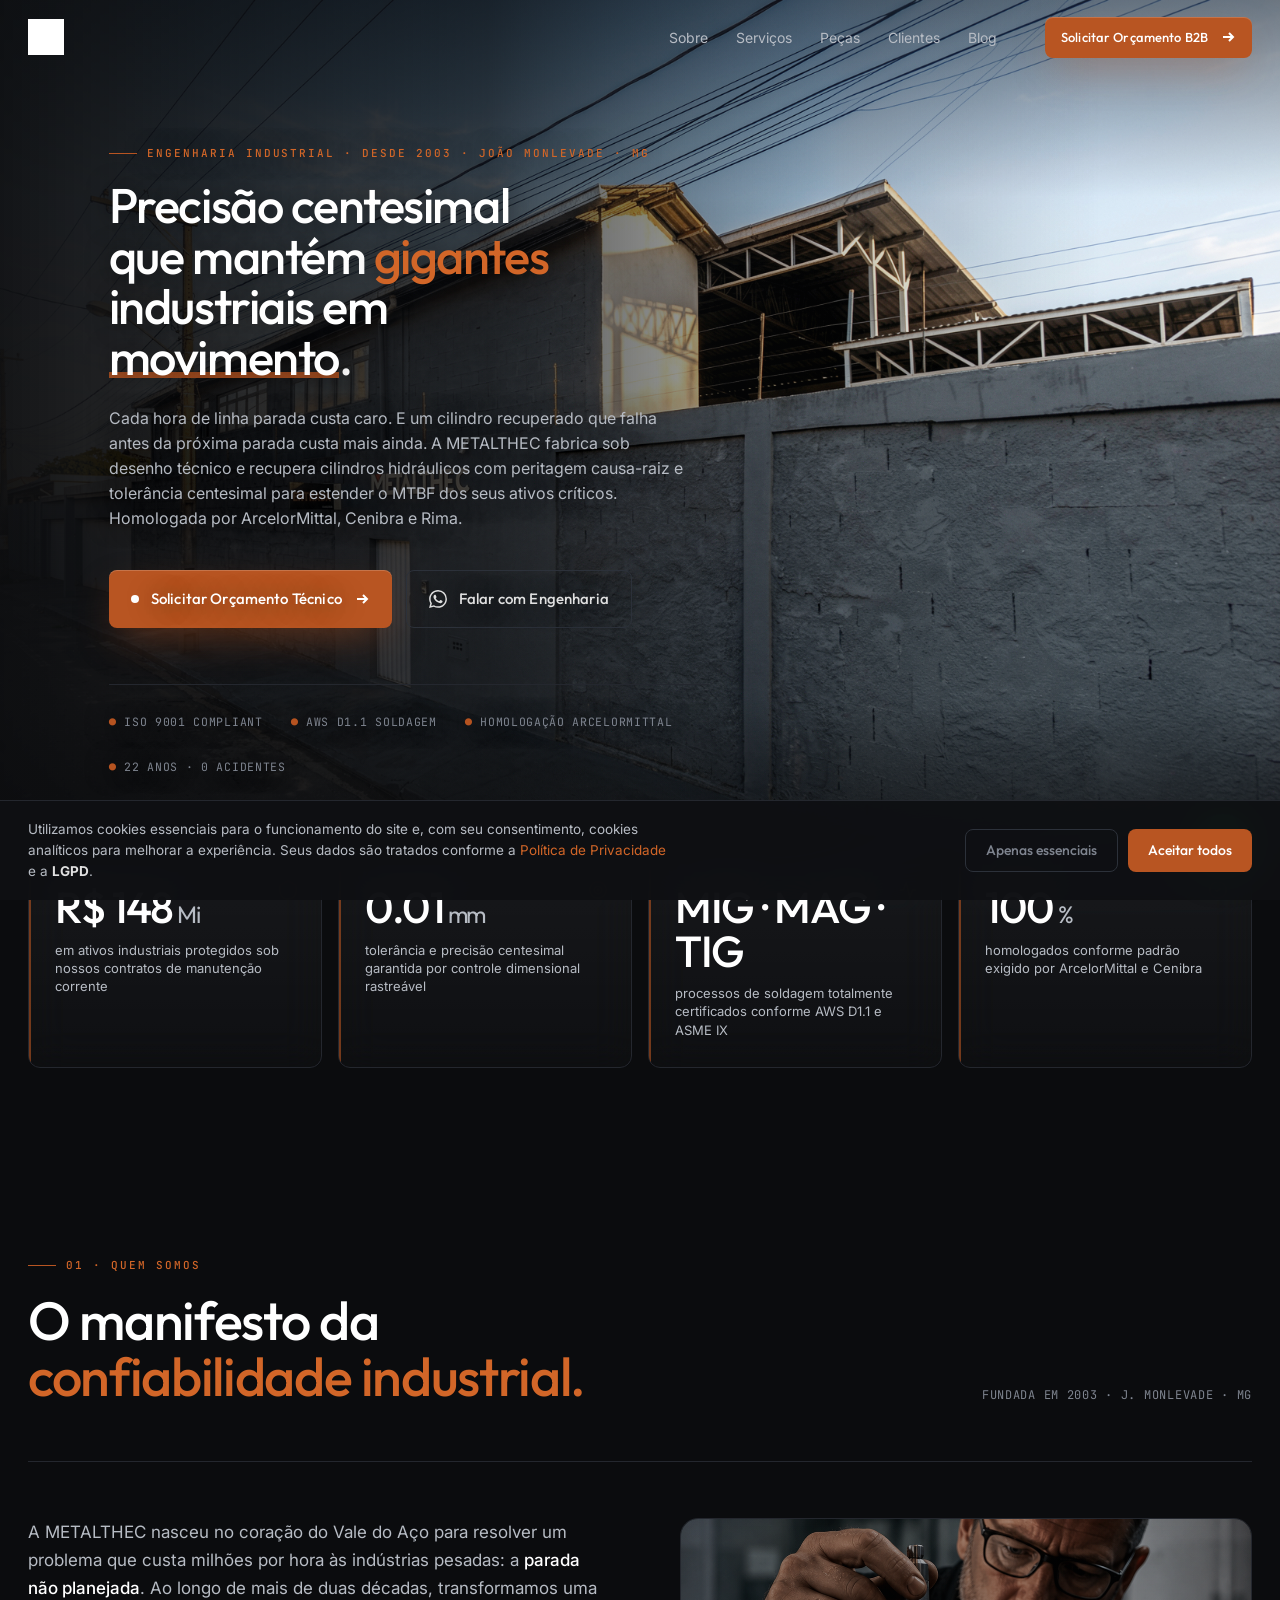
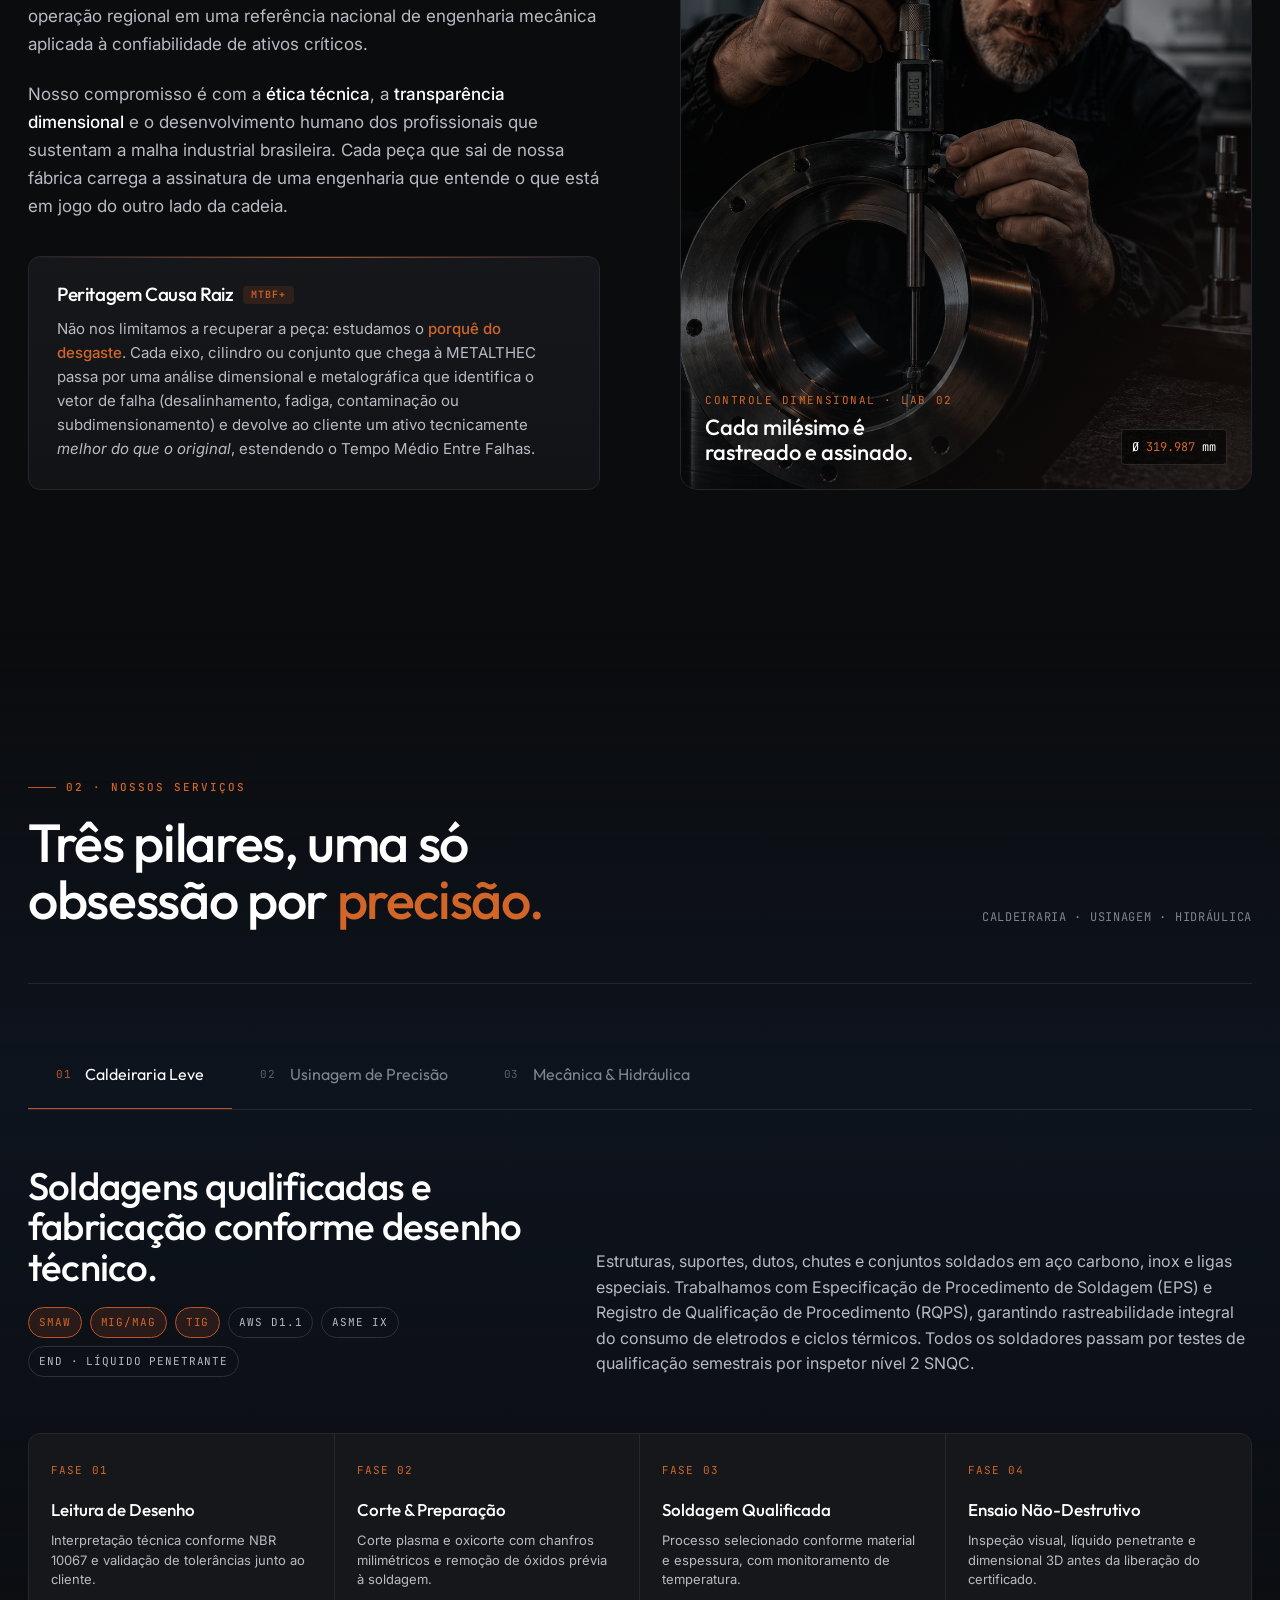
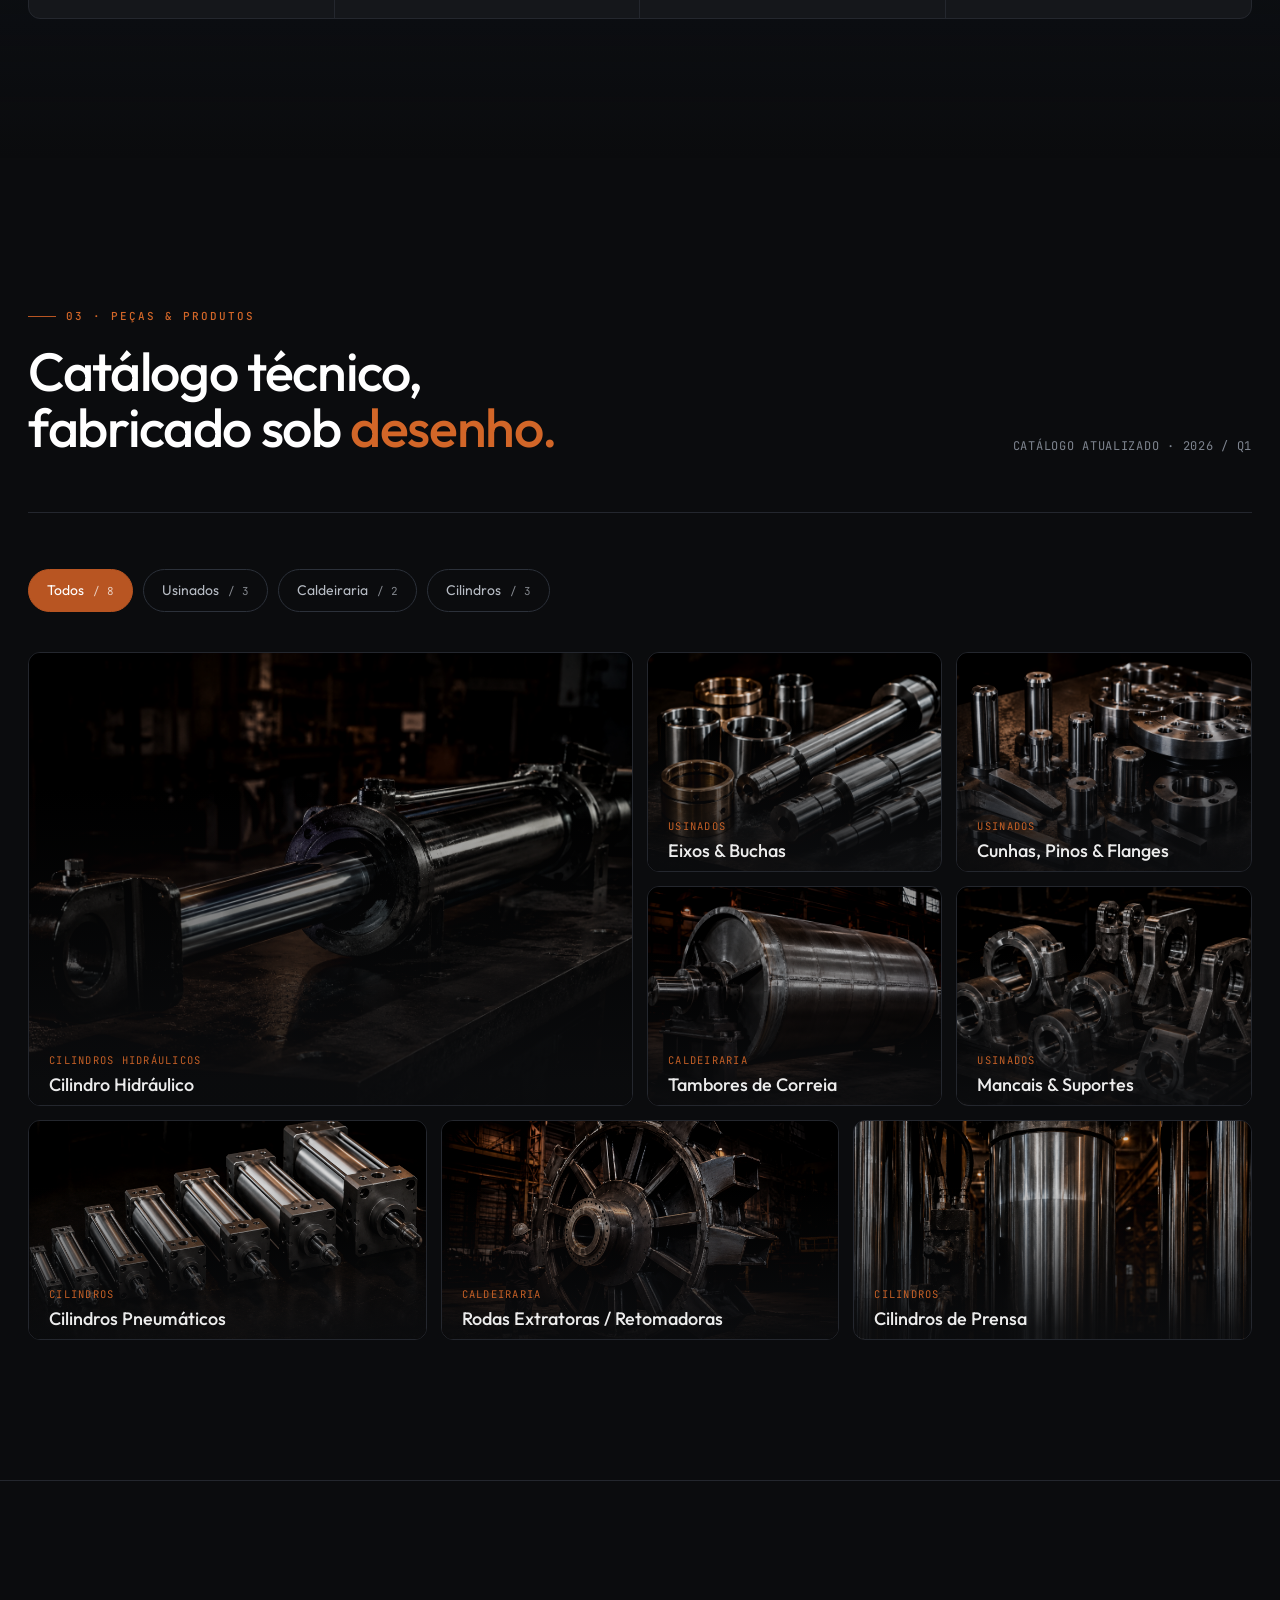
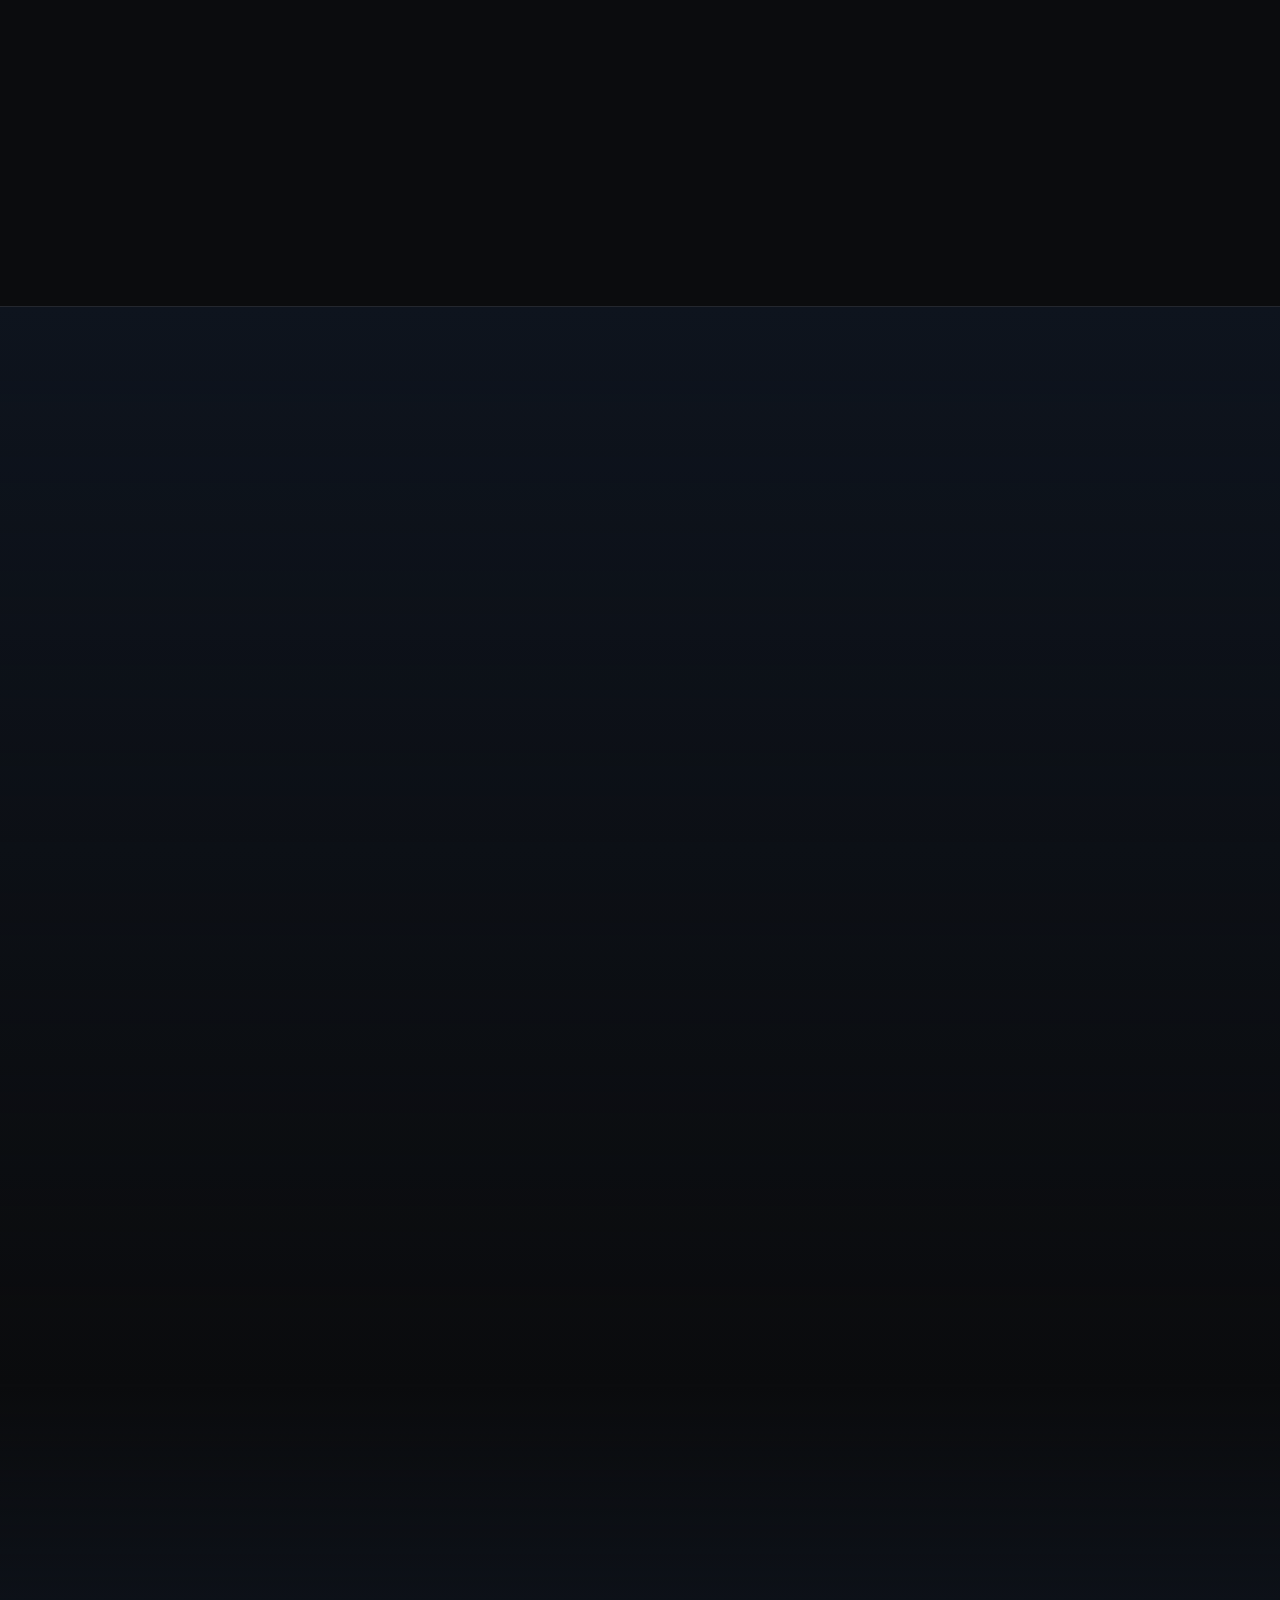
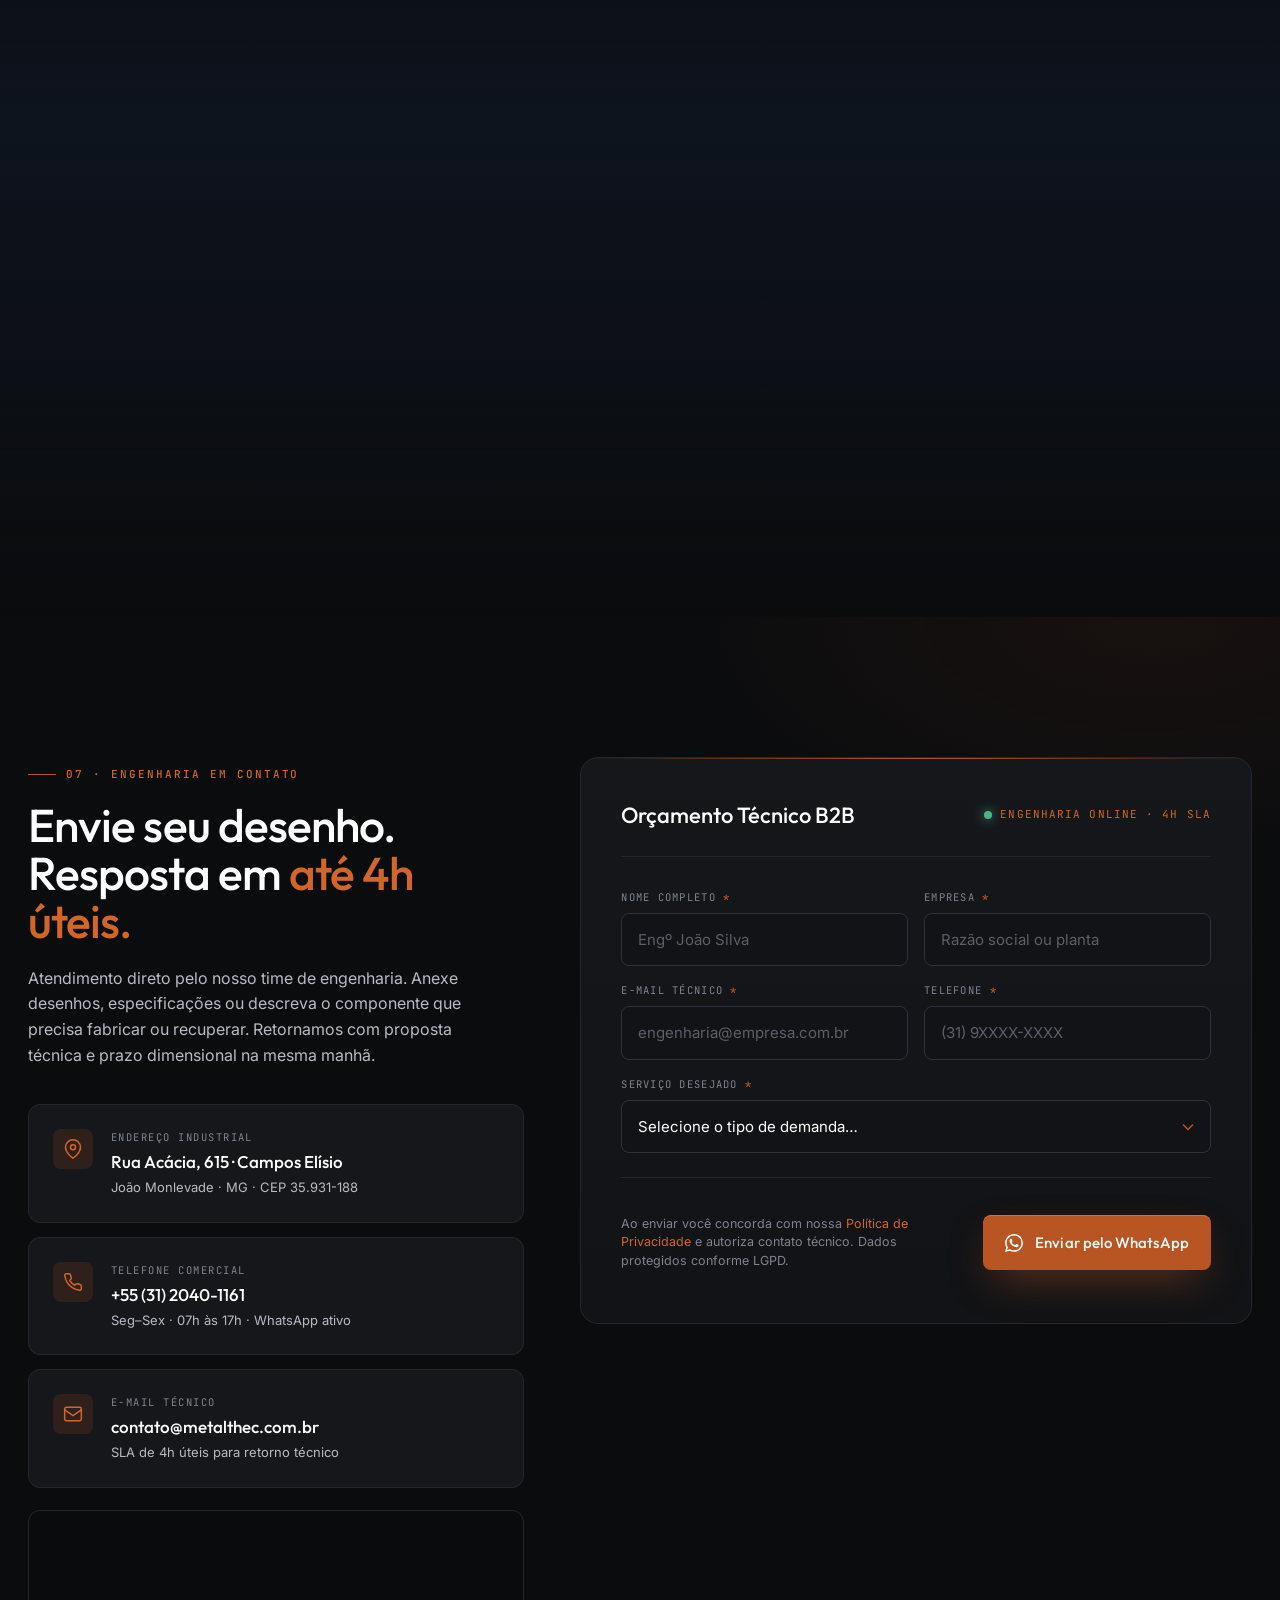
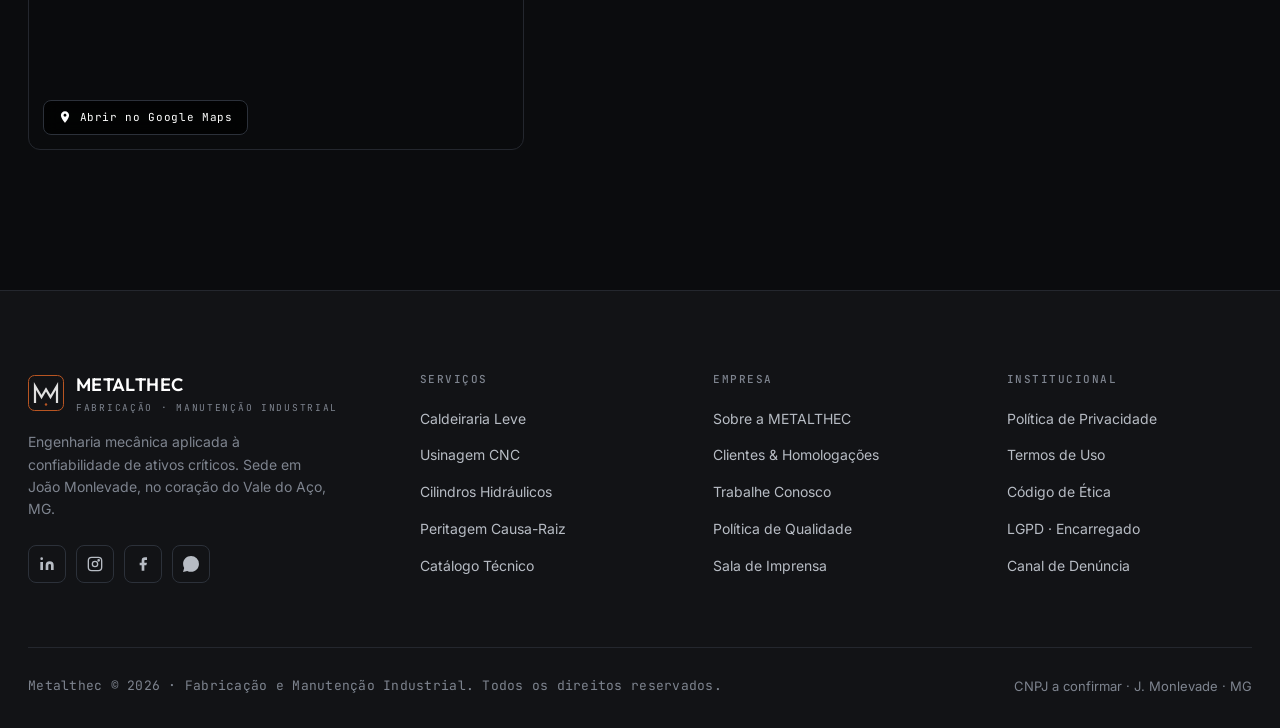
==== index.html @ 4d19a3fd "refactor: renomeia Metalthec.html para index.html e corrige links Entrada principal vira index.html " ====
<!DOCTYPE html>
<html lang="pt-BR">
<head>
<meta charset="UTF-8" />
<meta name="viewport" content="width=device-width, initial-scale=1.0" />
<title>METALTHEC — Fabricação e Manutenção Industrial de Precisão Centesimal</title>
<meta name="description" content="Fabricação conforme desenho técnico, usinagem CNC e recuperação de cilindros hidráulicos com tolerância centesimal. Homologada por ArcelorMittal, Cenibra, Rima e maiores siderúrgicas e mineradoras do Brasil." />
<meta name="theme-color" content="#0B0C0E" />
<link rel="canonical" href="https://metalthec.com.br/" />

<!-- Open Graph / LinkedIn -->
<meta property="og:type" content="website" />
<meta property="og:url" content="https://metalthec.com.br/" />
<meta property="og:title" content="METALTHEC — Fabricação e Manutenção Industrial de Precisão Centesimal" />
<meta property="og:description" content="Usinagem CNC, caldeiraria leve e recuperação de cilindros hidráulicos com tolerância centesimal. Homologada pelas maiores siderúrgicas e mineradoras do Brasil." />
<meta property="og:image" content="https://metalthec.com.br/logo.png" />
<meta property="og:locale" content="pt_BR" />
<meta property="og:site_name" content="METALTHEC" />

<!-- Twitter Card -->
<meta name="twitter:card" content="summary_large_image" />
<meta name="twitter:title" content="METALTHEC — Fabricação e Manutenção Industrial" />
<meta name="twitter:description" content="Usinagem CNC e recuperação de cilindros hidráulicos com precisão centesimal. Homologada pela ArcelorMittal." />
<meta name="twitter:image" content="https://metalthec.com.br/logo.png" />

<link rel="preconnect" href="https://fonts.googleapis.com" />
<link rel="preconnect" href="https://fonts.gstatic.com" crossorigin />
<link href="https://fonts.googleapis.com/css2?family=Outfit:wght@300;400;500;600;700&family=Inter:wght@300;400;500;600&family=JetBrains+Mono:wght@400;500&display=swap" rel="stylesheet" />

<link rel="stylesheet" href="styles.css" />
</head>
<body>

<!-- ============== HEADER / NAV ============== -->
<header class="nav">
  <div class="container nav__inner">
    <a class="brand" href="#top" aria-label="METALTHEC — Início">
      <span class="brand__mark" aria-hidden="true">
        <img src="logo.png" alt="METALTHEC" class="brand__logo" width="120" height="36"
             onerror="this.style.display='none'; this.nextElementSibling.style.display='flex'" />
        <span class="brand__logo-fallback" style="display:none; align-items:center; gap:0">
          <svg width="36" height="36" viewBox="0 0 36 36" fill="none">
            <rect x="0.5" y="0.5" width="35" height="35" rx="6" stroke="#B85522" stroke-width="1"/>
            <path d="M7 27V11L13.5 22L18 14.5L22.5 22L29 11V27" stroke="#E0E0E0" stroke-width="2.2" stroke-linecap="square" stroke-linejoin="miter"/>
            <circle cx="18" cy="29.5" r="1.2" fill="#B85522"/>
          </svg>
          <span>
            <span class="brand__name">METALTHEC</span>
            <span class="brand__sub">Fabricação · Manutenção Industrial</span>
          </span>
        </span>
      </span>
    </a>

    <nav class="nav__links" aria-label="Navegação principal">
      <a href="#sobre">Sobre</a>
      <a href="#servicos">Serviços</a>
      <a href="#pecas">Peças</a>
      <a href="#clientes">Clientes</a>
      <a href="blog.html">Blog</a>
    </nav>

    <a class="btn btn--primary btn--sm nav__cta" href="#contato">
      Solicitar Orçamento B2B
      <svg class="arrow" viewBox="0 0 16 16" fill="none" stroke="currentColor" stroke-width="2"><path d="M3 8h10M9 4l4 4-4 4"/></svg>
    </a>

    <button class="nav__burger" aria-label="Abrir menu" aria-expanded="false" aria-controls="mobile-nav">
      <span class="bars" aria-hidden="true">
        <span class="bar"></span>
        <span class="bar"></span>
        <span class="bar"></span>
      </span>
    </button>
  </div>
</header>

<main id="top">

  <!-- ============== HERO ============== -->
  <section class="hero">
    <div class="scanline" aria-hidden="true"></div>
    <div class="container hero__inner">
      
      <!-- Premium Glassmorphism Console Card -->
      <div class="hero__card reveal">
        <div class="eyebrow">Engenharia Industrial · Desde 2003 · João Monlevade · MG</div>
        <h1 class="h-display" style="--delay:80ms">
          Precisão centesimal<br/>
          que mantém <span class="copper">gigantes</span><br/>
          industriais em<br/>
          <span class="underline">movimento</span>.
        </h1>
        <p class="hero__sub" style="--delay:160ms">
          Cada hora de linha parada custa caro. E um cilindro recuperado que falha antes da próxima
          parada custa mais ainda. A METALTHEC fabrica sob desenho técnico e recupera cilindros
          hidráulicos com peritagem causa-raiz e tolerância centesimal para estender o MTBF dos seus
          ativos críticos. Homologada por ArcelorMittal, Cenibra e Rima.
        </p>
        <div class="hero__cta" style="--delay:240ms">
          <a class="btn btn--primary" href="#contato">
            <span class="pulse-dot" aria-hidden="true"></span>
            Solicitar Orçamento Técnico
            <svg class="arrow" viewBox="0 0 16 16" fill="none" stroke="currentColor" stroke-width="2"><path d="M3 8h10M9 4l4 4-4 4"/></svg>
          </a>
          <a class="btn btn--whatsapp" href="https://wa.me/553120401161" target="_blank" rel="noopener">
            <svg width="18" height="18" viewBox="0 0 24 24" fill="currentColor"><path d="M.057 24l1.687-6.163a11.867 11.867 0 01-1.587-5.946C.16 5.335 5.495 0 12.05 0a11.817 11.817 0 018.413 3.488 11.824 11.824 0 013.48 8.414c-.003 6.557-5.34 11.892-11.893 11.892a11.9 11.9 0 01-5.688-1.448L.057 24zm6.597-3.807c1.676.995 3.276 1.591 5.392 1.592 5.448 0 9.886-4.434 9.889-9.885.002-5.462-4.415-9.89-9.881-9.892-5.452 0-9.887 4.434-9.889 9.884-.001 2.225.651 3.891 1.746 5.634l-.999 3.648 3.742-.981zm11.387-5.464c-.074-.124-.272-.198-.57-.347-.297-.149-1.758-.868-2.031-.967-.272-.099-.47-.149-.669.149-.198.297-.768.967-.941 1.165-.173.198-.347.223-.644.074-.297-.149-1.255-.462-2.39-1.475-.883-.788-1.48-1.761-1.653-2.059-.173-.297-.018-.458.13-.606.134-.133.297-.347.446-.521.151-.172.2-.296.3-.495.099-.198.05-.372-.025-.521-.075-.148-.669-1.611-.916-2.206-.242-.579-.487-.501-.669-.51l-.57-.01c-.198 0-.52.074-.792.372-.272.297-1.04 1.016-1.04 2.479 0 1.462 1.065 2.875 1.213 3.074.149.198 2.095 3.2 5.076 4.487.709.306 1.263.489 1.694.626.712.226 1.36.194 1.872.118.571-.085 1.758-.719 2.006-1.413.248-.695.248-1.29.173-1.414z"/></svg>
            Falar com Engenharia
          </a>
        </div>
        <div class="hero__signals" style="--delay:320ms">
          <span><span class="dot">●</span> ISO 9001 Compliant</span>
          <span><span class="dot">●</span> AWS D1.1 Soldagem</span>
          <span><span class="dot">●</span> Homologação ArcelorMittal</span>
          <span><span class="dot">●</span> 22 anos · 0 acidentes</span>
        </div>
      </div>


    </div>
  </section>

  <!-- ============== TRUST GRID ============== -->
  <section class="trust">
    <div class="container">
      <div class="trust__grid">
        <div class="trust__card reveal">
          <svg class="trust__icon" width="22" height="22" viewBox="0 0 24 24" fill="none" stroke="currentColor" stroke-width="1.5"><path d="M12 2L3 7v6c0 5 4 9 9 9s9-4 9-9V7l-9-5z"/></svg>
          <div class="trust__num">R$ <span data-count="148" data-decimals="0">0</span><span class="small">Mi</span></div>
          <div class="trust__label">em ativos industriais protegidos sob nossos contratos de manutenção corrente</div>
        </div>
        <div class="trust__card reveal" style="--delay:80ms">
          <svg class="trust__icon" width="22" height="22" viewBox="0 0 24 24" fill="none" stroke="currentColor" stroke-width="1.5"><circle cx="12" cy="12" r="9"/><circle cx="12" cy="12" r="4"/><circle cx="12" cy="12" r="1" fill="currentColor"/></svg>
          <div class="trust__num"><span data-count="0.01" data-decimals="2">0.00</span><span class="small">mm</span></div>
          <div class="trust__label">tolerância e precisão centesimal garantida por controle dimensional rastreável</div>
        </div>
        <div class="trust__card reveal" style="--delay:160ms">
          <svg class="trust__icon" width="22" height="22" viewBox="0 0 24 24" fill="none" stroke="currentColor" stroke-width="1.5"><path d="M3 12h4l3-8 4 16 3-8h4"/></svg>
          <div class="trust__num">MIG · MAG · TIG</div>
          <div class="trust__label">processos de soldagem totalmente certificados conforme AWS D1.1 e ASME IX</div>
        </div>
        <div class="trust__card reveal" style="--delay:240ms">
          <svg class="trust__icon" width="22" height="22" viewBox="0 0 24 24" fill="none" stroke="currentColor" stroke-width="1.5"><path d="M9 12l2 2 4-4"/><circle cx="12" cy="12" r="9"/></svg>
          <div class="trust__num"><span data-count="100" data-decimals="0">0</span><span class="small">%</span></div>
          <div class="trust__label">homologados conforme padrão exigido por ArcelorMittal e Cenibra</div>
        </div>
      </div>
    </div>
  </section>

  <!-- ============== SOBRE / QUEM SOMOS ============== -->
  <section class="section" id="sobre">
    <div class="container">
      <div class="section-head reveal">
        <div>
          <div class="eyebrow">01 · Quem somos</div>
          <h2 class="h-section" style="margin-top:18px">O manifesto da<br/><span style="color:var(--copper-2)">confiabilidade industrial.</span></h2>
        </div>
        <div class="meta">FUNDADA EM 2003 · J. MONLEVADE · MG</div>
      </div>

      <div class="about__grid">
        <div class="about__copy reveal">
          <p>
            A METALTHEC nasceu no coração do Vale do Aço para resolver um problema que custa milhões
            por hora às indústrias pesadas: a <strong>parada não planejada</strong>. Ao longo de mais
            de duas décadas, transformamos uma operação regional em uma referência nacional de
            engenharia mecânica aplicada à confiabilidade de ativos críticos.
          </p>
          <p>
            Nosso compromisso é com a <strong>ética técnica</strong>, a <strong>transparência
            dimensional</strong> e o desenvolvimento humano dos profissionais que sustentam a malha
            industrial brasileira. Cada peça que sai de nossa fábrica carrega a assinatura de uma
            engenharia que entende o que está em jogo do outro lado da cadeia.
          </p>

          <div class="peritagem">
            <h4>
              Peritagem Causa Raiz
              <span class="badge">MTBF+</span>
            </h4>
            <p>
              Não nos limitamos a recuperar a peça: estudamos o <strong style="color:var(--copper-2)">porquê do
              desgaste</strong>. Cada eixo, cilindro ou conjunto que chega à METALTHEC passa por uma
              análise dimensional e metalográfica que identifica o vetor de falha (desalinhamento,
              fadiga, contaminação ou subdimensionamento) e devolve ao cliente um ativo
              tecnicamente <em>melhor do que o original</em>, estendendo o Tempo Médio Entre Falhas.
            </p>
          </div>
        </div>

        <div class="about__visual reveal" style="--delay:120ms">
          <img src="Fotos/Manifesto/controle-dimensional.png"
               alt="Técnico realizando controle dimensional do diâmetro de peça usinada com instrumento de precisão"
               onerror="this.style.display='none'" loading="lazy"/>
          <div class="about__caption">
            <div>
              <div class="lab">Controle Dimensional · Lab 02</div>
              <div class="ttl">Cada milésimo é<br/>rastreado e assinado.</div>
            </div>
            <div class="reading">
              Ø <span class="num">319.987</span> mm
            </div>
          </div>
        </div>
      </div>
    </div>
  </section>

  <!-- ============== SERVIÇOS / TABS ============== -->
  <section class="section services" id="servicos">
    <div class="container">
      <div class="section-head reveal">
        <div>
          <div class="eyebrow">02 · Nossos Serviços</div>
          <h2 class="h-section" style="margin-top:18px">Três pilares, uma só<br/>obsessão por <span style="color:var(--copper-2)">precisão.</span></h2>
        </div>
        <div class="meta">CALDEIRARIA · USINAGEM · HIDRÁULICA</div>
      </div>

      <div class="tabs reveal">
        <div class="tabs__bar" role="tablist">
          <button class="tab active" role="tab" data-tab="caldeiraria">
            <span class="num">01</span>
            <span>Caldeiraria Leve</span>
          </button>
          <button class="tab" role="tab" data-tab="usinagem">
            <span class="num">02</span>
            <span>Usinagem de Precisão</span>
          </button>
          <button class="tab" role="tab" data-tab="hidraulica">
            <span class="num">03</span>
            <span>Mecânica & Hidráulica</span>
          </button>
        </div>

        <!-- TAB 1: CALDEIRARIA -->
        <div class="tab__panel active" data-panel="caldeiraria">
          <div class="panel__header">
            <div>
              <h3>Soldagens qualificadas e fabricação conforme desenho técnico.</h3>
              <div class="panel__chips">
                <span class="chip copper">SMAW</span>
                <span class="chip copper">MIG/MAG</span>
                <span class="chip copper">TIG</span>
                <span class="chip">AWS D1.1</span>
                <span class="chip">ASME IX</span>
                <span class="chip">END · Líquido Penetrante</span>
              </div>
            </div>
            <p>
              Estruturas, suportes, dutos, chutes e conjuntos soldados em aço carbono, inox e ligas
              especiais. Trabalhamos com Especificação de Procedimento de Soldagem (EPS) e Registro
              de Qualificação de Procedimento (RQPS), garantindo rastreabilidade integral do consumo
              de eletrodos e ciclos térmicos. Todos os soldadores passam por testes de qualificação
              semestrais por inspetor nível 2 SNQC.
            </p>
          </div>

          <div class="process-flow">
            <div class="proc">
              <div class="proc__num">FASE 01</div>
              <div class="proc__name">Leitura de Desenho</div>
              <p class="proc__desc">Interpretação técnica conforme NBR 10067 e validação de tolerâncias junto ao cliente.</p>
            </div>
            <div class="proc">
              <div class="proc__num">FASE 02</div>
              <div class="proc__name">Corte & Preparação</div>
              <p class="proc__desc">Corte plasma e oxicorte com chanfros milimétricos e remoção de óxidos prévia à soldagem.</p>
            </div>
            <div class="proc">
              <div class="proc__num">FASE 03</div>
              <div class="proc__name">Soldagem Qualificada</div>
              <p class="proc__desc">Processo selecionado conforme material e espessura, com monitoramento de temperatura.</p>
            </div>
            <div class="proc">
              <div class="proc__num">FASE 04</div>
              <div class="proc__name">Ensaio Não-Destrutivo</div>
              <p class="proc__desc">Inspeção visual, líquido penetrante e dimensional 3D antes da liberação do certificado.</p>
            </div>
          </div>
        </div>

        <!-- TAB 2: USINAGEM -->
        <div class="tab__panel" data-panel="usinagem">
          <div class="panel__header">
            <div>
              <h3>Usinagem leve e média sob medida, com controle centesimal rastreável.</h3>
              <div class="panel__chips">
                <span class="chip copper">CNC</span>
                <span class="chip copper">Convencional</span>
                <span class="chip">Ø até 1300 mm</span>
                <span class="chip">L até 1500 mm</span>
                <span class="chip">Mandrilhamento de Alma</span>
              </div>
            </div>
            <p>
              Parque de máquinas dimensionado para atender desde peças seriadas de manutenção
              corrente até componentes únicos de grande porte para linhas de laminação, pelotização
              e correia transportadora. Programamos em FANUC, Mach9 e Siemens, com simulação CAM
              prévia para reduzir tempo de set-up e garantir o primeiro acerto.
            </p>
          </div>

          <div class="machines" id="maquinas">
            <div class="machine">
              <div class="machine__top">
                <div class="machine__art">
                  <svg width="36" height="36" viewBox="0 0 36 36" fill="none" stroke="currentColor" stroke-width="1.5">
                    <rect x="4" y="10" width="28" height="18" rx="1"/>
                    <rect x="8" y="6" width="20" height="6" rx="1"/>
                    <path d="M12 16h12M12 20h12M12 24h8"/>
                    <circle cx="26" cy="24" r="1.5" fill="currentColor"/>
                  </svg>
                </div>
                <span class="machine__tag">CNC · 5 EIXOS</span>
              </div>
              <h4 class="machine__name">Centro de Usinagem<br/>ROMI D1000</h4>
              <div class="machine__spec">1000 × 560 × 560 mm · 8.000 rpm</div>
              <p class="machine__desc">Fresamento de cavidade complexa, furação coordenada e roscamento rígido em peças prismáticas.</p>
            </div>

            <div class="machine">
              <div class="machine__top">
                <div class="machine__art">
                  <svg width="36" height="36" viewBox="0 0 36 36" fill="none" stroke="currentColor" stroke-width="1.5">
                    <circle cx="18" cy="18" r="10"/>
                    <circle cx="18" cy="18" r="6"/>
                    <circle cx="18" cy="18" r="2" fill="currentColor"/>
                    <path d="M4 18h4M28 18h4M18 4v4M18 28v4"/>
                  </svg>
                </div>
                <span class="machine__tag">TORNO · GRANDE PORTE</span>
              </div>
              <h4 class="machine__name">Torno ROMI<br/>de Grande Porte</h4>
              <div class="machine__spec">Ø 1300 mm × 1500 mm entre pontas</div>
              <p class="machine__desc">Torneamento de tambores de correia, rodas extratoras e flanges de grande diâmetro.</p>
            </div>

            <div class="machine">
              <div class="machine__top">
                <div class="machine__art">
                  <svg width="36" height="36" viewBox="0 0 36 36" fill="none" stroke="currentColor" stroke-width="1.5">
                    <rect x="6" y="8" width="24" height="20" rx="1"/>
                    <circle cx="18" cy="18" r="5"/>
                    <path d="M18 13v-3M13 18h-3M23 18h3M18 23v3"/>
                  </svg>
                </div>
                <span class="machine__tag">MANDRILHADORA</span>
              </div>
              <h4 class="machine__name">Mandrilhadora<br/>PBR AFU 80F</h4>
              <div class="machine__spec">Mesa 1250 × 1100 mm · Eixo 80 mm</div>
              <p class="machine__desc">Mandrilhamento de alma para alojamentos de rolamentos e usinagem de furos coaxiais.</p>
            </div>

            <div class="machine">
              <div class="machine__top">
                <div class="machine__art">
                  <svg width="36" height="36" viewBox="0 0 36 36" fill="none" stroke="currentColor" stroke-width="1.5">
                    <rect x="3" y="14" width="30" height="10" rx="1"/>
                    <circle cx="10" cy="19" r="3"/>
                    <path d="M16 19h13M16 16h13M16 22h10"/>
                  </svg>
                </div>
                <span class="machine__tag">TORNO CNC</span>
              </div>
              <h4 class="machine__name">Torno CNC<br/>Turner 4L</h4>
              <div class="machine__spec">Ø 460 mm · 1000 mm entre pontas</div>
              <p class="machine__desc">Produção seriada de eixos, buchas, pinos e componentes cilíndricos com acabamento fino.</p>
            </div>

            <div class="machine">
              <div class="machine__top">
                <div class="machine__art">
                  <svg width="36" height="36" viewBox="0 0 36 36" fill="none" stroke="currentColor" stroke-width="1.5">
                    <circle cx="18" cy="18" r="11"/>
                    <path d="M18 7v22M7 18h22M11 11l14 14M25 11L11 25"/>
                  </svg>
                </div>
                <span class="machine__tag">TORNO · CONVENCIONAL</span>
              </div>
              <h4 class="machine__name">Tornos<br/>NARDINI Mascote</h4>
              <div class="machine__spec">Ø 450 mm × 2000 mm · 3 unidades</div>
              <p class="machine__desc">Frota dedicada à manutenção corretiva ágil, retrabalho e ajustes finos sob supervisão.</p>
            </div>

            <div class="machine">
              <div class="machine__top">
                <div class="machine__art">
                  <svg width="36" height="36" viewBox="0 0 36 36" fill="none" stroke="currentColor" stroke-width="1.5">
                    <path d="M6 30V12l6-6h12l6 6v18"/>
                    <path d="M12 30V18h12v12"/>
                    <circle cx="18" cy="22" r="2"/>
                  </svg>
                </div>
                <span class="machine__tag">METROLOGIA</span>
              </div>
              <h4 class="machine__name">Sala de<br/>Controle Dimensional</h4>
              <div class="machine__spec">Climatizada · 20 ± 1°C</div>
              <p class="machine__desc">Paquímetros, micrômetros e relógios comparadores calibrados rastreáveis ao INMETRO.</p>
            </div>
          </div>
        </div>

        <!-- TAB 3: MECÂNICA & HIDRÁULICA -->
        <div class="tab__panel" data-panel="hidraulica">
          <div class="panel__header">
            <div>
              <h3>Desmontagem, peritagem dimensional profunda e recuperação de cilindros.</h3>
              <div class="panel__chips">
                <span class="chip copper">Cilindros Hidráulicos</span>
                <span class="chip copper">Pneumáticos</span>
                <span class="chip">Cromagem</span>
                <span class="chip">Brunimento</span>
                <span class="chip">Teste de Estanqueidade</span>
              </div>
            </div>
            <p>
              Recuperação técnica completa de cilindros hidráulicos de prensas, pás carregadeiras,
              equipamentos de mineração e linhas de laminação. Substituímos hastes, recompomos
              vedações, rebrunimos camisas e devolvemos o conjunto com pressão de prova superior à
              de fábrica, sempre acompanhado de laudo dimensional e certificado de pressão.
            </p>
          </div>

          <div class="process-flow">
            <div class="proc">
              <div class="proc__num">FASE 01</div>
              <div class="proc__name">Desmontagem Controlada</div>
              <p class="proc__desc">Sequência reversa fotografada, identificação e armazenamento de componentes recuperáveis.</p>
            </div>
            <div class="proc">
              <div class="proc__num">FASE 02</div>
              <div class="proc__name">Peritagem Dimensional</div>
              <p class="proc__desc">Análise causa-raiz da falha, medição 3D da camisa, haste e alojamentos com laudo técnico.</p>
            </div>
            <div class="proc">
              <div class="proc__num">FASE 03</div>
              <div class="proc__name">Ajuste & Montagem</div>
              <p class="proc__desc">Brunimento da camisa, cromagem da haste, recomposição de vedações e remontagem por torque.</p>
            </div>
            <div class="proc">
              <div class="proc__num">FASE 04</div>
              <div class="proc__name">Pressão de Prova</div>
              <p class="proc__desc">Teste hidrostático a 1,5× a pressão de trabalho, emissão de certificado e relatório fotográfico.</p>
            </div>
          </div>
        </div>
      </div>
    </div>
  </section>

  <!-- ============== GALERIA DE PEÇAS ============== -->
  <section class="section" id="pecas">
    <div class="container">
      <div class="section-head reveal">
        <div>
          <div class="eyebrow">03 · Peças & Produtos</div>
          <h2 class="h-section" style="margin-top:18px">Catálogo técnico,<br/>fabricado sob <span style="color:var(--copper-2)">desenho.</span></h2>
        </div>
        <div class="meta">CATÁLOGO ATUALIZADO · 2026 / Q1</div>
      </div>

      <div class="gallery__filters reveal">
        <button class="filter active" data-filter="all">Todos <span class="count">/ 8</span></button>
        <button class="filter" data-filter="usinados">Usinados <span class="count">/ 3</span></button>
        <button class="filter" data-filter="caldeiraria">Caldeiraria <span class="count">/ 2</span></button>
        <button class="filter" data-filter="cilindros">Cilindros <span class="count">/ 3</span></button>
      </div>

      <div class="gallery__grid">
        <!-- Bento layout — 12 col grid -->
        <a class="gx s-wide-tall reveal" data-cat="cilindros" href="#contato">
          <img src="Fotos/Fotos catalogo/cilindro-hidraulico.png" alt="Cilindro hidráulico industrial recuperado" loading="lazy" onerror="this.style.display='none'"/>
          <div class="gx__overlay"></div>
          <div class="gx__meta">
            <div class="gx__cat">Cilindros Hidráulicos</div>
            <div class="gx__title">Cilindro Hidráulico</div>
          </div>
        </a>

        <a class="gx s-sq reveal" data-cat="usinados" style="--delay:60ms" href="#contato">
          <img src="Fotos/Fotos catalogo/eixos-buchas.png" alt="Eixos e buchas usinados em torno CNC" loading="lazy" onerror="this.style.display='none'"/>
          <div class="gx__overlay"></div>
          <div class="gx__meta">
            <div class="gx__cat">Usinados</div>
            <div class="gx__title">Eixos & Buchas</div>
          </div>
        </a>

        <a class="gx s-sq reveal" data-cat="usinados" style="--delay:120ms" href="#contato">
          <img src="Fotos/Fotos catalogo/cunhas-pinos-flanges.png" alt="Cunhas, pinos e flanges usinados" loading="lazy" onerror="this.style.display='none'"/>
          <div class="gx__overlay"></div>
          <div class="gx__meta">
            <div class="gx__cat">Usinados</div>
            <div class="gx__title">Cunhas, Pinos & Flanges</div>
          </div>
        </a>

        <a class="gx s-sq reveal" data-cat="caldeiraria" style="--delay:180ms" href="#contato">
          <img src="Fotos/Fotos catalogo/tambores-correia.png" alt="Tambor de correia transportadora fabricado" loading="lazy" onerror="this.style.display='none'"/>
          <div class="gx__overlay"></div>
          <div class="gx__meta">
            <div class="gx__cat">Caldeiraria</div>
            <div class="gx__title">Tambores de Correia</div>
          </div>
        </a>

        <a class="gx s-sq reveal" data-cat="usinados" style="--delay:240ms" href="#contato">
          <img src="Fotos/Fotos catalogo/mancais-suportes.png" alt="Mancais e suportes usinados" loading="lazy" onerror="this.style.display='none'"/>
          <div class="gx__overlay"></div>
          <div class="gx__meta">
            <div class="gx__cat">Usinados</div>
            <div class="gx__title">Mancais & Suportes</div>
          </div>
        </a>

        <a class="gx s-md reveal" data-cat="cilindros" style="--delay:300ms" href="#contato">
          <img src="Fotos/Fotos catalogo/cilindros-pneumaticos.png" alt="Cilindros pneumáticos em diversos tamanhos" loading="lazy" onerror="this.style.display='none'"/>
          <div class="gx__overlay"></div>
          <div class="gx__meta">
            <div class="gx__cat">Cilindros</div>
            <div class="gx__title">Cilindros Pneumáticos</div>
          </div>
        </a>

        <a class="gx s-md reveal" data-cat="caldeiraria" style="--delay:360ms" href="#contato">
          <img src="Fotos/Fotos catalogo/rodas-extratoras.png" alt="Roda extratora / retomadora para mineração" loading="lazy" onerror="this.style.display='none'"/>
          <div class="gx__overlay"></div>
          <div class="gx__meta">
            <div class="gx__cat">Caldeiraria</div>
            <div class="gx__title">Rodas Extratoras / Retomadoras</div>
          </div>
        </a>

        <a class="gx s-md reveal" data-cat="cilindros" style="--delay:420ms" href="#contato">
          <img src="Fotos/Fotos catalogo/cilindros-prensa.png" alt="Cilindro de prensa hidráulica" loading="lazy" onerror="this.style.display='none'"/>
          <div class="gx__overlay"></div>
          <div class="gx__meta">
            <div class="gx__cat">Cilindros</div>
            <div class="gx__title">Cilindros de Prensa</div>
          </div>
        </a>
      </div>
    </div>
  </section>

  <!-- ============== CLIENTES / CARROSSEL ============== -->
  <section class="clients" id="clientes">
    <div class="container">
      <div class="clients__head reveal">
        <div class="eyebrow no-rule">04 · Confiança Homologada</div>
        <h2>Mantemos em movimento as <span class="copper">cadeias produtivas</span> mais críticas do país.</h2>
      </div>
    </div>

    <div class="marquee reveal">
      <div class="marquee__track">
        <!-- Loop 1 -->
        <div class="client-logo"><img src="Fotos/Logos clientes/arcelor-mittal-seeklogo.png" alt="ArcelorMittal" loading="lazy" /></div>
        <div class="client-logo"><img src="Fotos/Logos clientes/cenibra-green.svg" alt="Cenibra" loading="lazy" /></div>
        <div class="client-logo"><img src="Fotos/Logos clientes/RIMA_logo_branco-300x215.png" alt="RIMA" loading="lazy" /></div>
        <div class="client-logo"><img src="Fotos/Logos clientes/consisavazada.png" alt="Consisa" loading="lazy" /></div>
        <div class="client-logo"><img src="Fotos/Logos clientes/sartorigroup.png" alt="Sartori" loading="lazy" /></div>
        <div class="client-logo"><img src="Fotos/Logos clientes/novaerasilicon-logo.png" alt="Nova Era Silicon" loading="lazy" /></div>
        <div class="client-logo"><img src="Fotos/Logos clientes/Solum.png" alt="Solum" loading="lazy" /></div>
        <div class="client-logo"><img src="Fotos/Logos clientes/PCM-Apresentacao-comercial-Digital-300x169.png" alt="PCM" loading="lazy" /></div>
        <div class="client-logo"><img src="Fotos/Logos clientes/Projetele.webp" alt="Projetele" loading="lazy" /></div>
        <div class="client-logo"><img src="Fotos/Logos clientes/FL.webp" alt="FL" loading="lazy" /></div>
        <!-- Loop 2 (duplicate for seamless scroll) -->
        <div class="client-logo"><img src="Fotos/Logos clientes/arcelor-mittal-seeklogo.png" alt="ArcelorMittal" loading="lazy" /></div>
        <div class="client-logo"><img src="Fotos/Logos clientes/cenibra-green.svg" alt="Cenibra" loading="lazy" /></div>
        <div class="client-logo"><img src="Fotos/Logos clientes/RIMA_logo_branco-300x215.png" alt="RIMA" loading="lazy" /></div>
        <div class="client-logo"><img src="Fotos/Logos clientes/consisavazada.png" alt="Consisa" loading="lazy" /></div>
        <div class="client-logo"><img src="Fotos/Logos clientes/sartorigroup.png" alt="Sartori" loading="lazy" /></div>
        <div class="client-logo"><img src="Fotos/Logos clientes/novaerasilicon-logo.png" alt="Nova Era Silicon" loading="lazy" /></div>
        <div class="client-logo"><img src="Fotos/Logos clientes/Solum.png" alt="Solum" loading="lazy" /></div>
        <div class="client-logo"><img src="Fotos/Logos clientes/PCM-Apresentacao-comercial-Digital-300x169.png" alt="PCM" loading="lazy" /></div>
        <div class="client-logo"><img src="Fotos/Logos clientes/Projetele.webp" alt="Projetele" loading="lazy" /></div>
        <div class="client-logo"><img src="Fotos/Logos clientes/FL.webp" alt="FL" loading="lazy" /></div>
      </div>
    </div>
  </section>

  <!-- ============== DEPOIMENTOS / CASES ============== -->
  <section class="section testimonials" id="depoimentos">
    <div class="container">
      <div class="section-head reveal">
        <div>
          <div class="eyebrow">05 · Nosso Padrão</div>
          <h2 class="h-section" style="margin-top:18px">Por que as maiores indústrias<br/><span style="color:var(--copper-2)">nos homologam.</span></h2>
        </div>
        <div class="meta">CONFORMIDADE · RASTREABILIDADE · PERITAGEM</div>
      </div>

      <div class="tgrid">
        <div class="tcard reveal">
          <div class="tcard__stars" aria-label="Compromisso 01">01 · CONFORMIDADE</div>
          <blockquote class="tcard__quote">
            Nenhuma peça sai da METALTHEC sem laudo dimensional rastreável, conferido em sala climatizada a 20 ± 1 °C com instrumentos calibrados ao INMETRO. Se não está dentro do desenho técnico, não é entregue.
          </blockquote>
          <div class="tcard__author">
            <div class="tcard__avatar" aria-hidden="true">✓</div>
            <div>
              <div class="tcard__name">Conformidade dimensional garantida</div>
              <div class="tcard__company">Controle rastreável em todas as entregas</div>
            </div>
          </div>
        </div>

        <div class="tcard reveal" style="--delay:100ms">
          <div class="tcard__stars" aria-label="Compromisso 02">02 · PRESSÃO DE PROVA</div>
          <blockquote class="tcard__quote">
            Cada cilindro recuperado passa por teste hidrostático a 1,5× a pressão de trabalho e é devolvido com certificado de pressão e relatório fotográfico, com confiabilidade igual ou superior à de fábrica.
          </blockquote>
          <div class="tcard__author">
            <div class="tcard__avatar" aria-hidden="true">✓</div>
            <div>
              <div class="tcard__name">Recuperação certificada</div>
              <div class="tcard__company">Certificado de pressão em cada conjunto</div>
            </div>
          </div>
        </div>

        <div class="tcard reveal" style="--delay:200ms">
          <div class="tcard__stars" aria-label="Compromisso 03">03 · PERITAGEM HONESTA</div>
          <blockquote class="tcard__quote">
            Antes de recuperar, investigamos a causa raiz da falha. Você recebe um laudo técnico transparente, inclusive quando a conclusão honesta é que recuperar a peça não compensa.
          </blockquote>
          <div class="tcard__author">
            <div class="tcard__avatar" aria-hidden="true">✓</div>
            <div>
              <div class="tcard__name">Diagnóstico causa-raiz transparente</div>
              <div class="tcard__company">Laudo antes de qualquer execução</div>
            </div>
          </div>
        </div>
      </div>

      <div class="cases-bar reveal" style="--delay:300ms">
        <div class="case-metric">
          <div class="case-metric__num">1,5<span class="small">×</span></div>
          <div class="case-metric__label">pressão de trabalho no teste hidrostático de cada cilindro recuperado</div>
        </div>
        <div class="case-metric">
          <div class="case-metric__num">20±1<span class="small">°C</span></div>
          <div class="case-metric__label">sala de controle dimensional climatizada, calibração rastreável ao INMETRO</div>
        </div>
        <div class="case-metric">
          <div class="case-metric__num">Ø1300<span class="small">mm</span></div>
          <div class="case-metric__label">maior diâmetro torneável no parque de máquinas próprio</div>
        </div>
        <div class="case-metric">
          <div class="case-metric__num">4<span class="small">h</span></div>
          <div class="case-metric__label">SLA de retorno técnico com proposta e prazo dimensional</div>
        </div>
      </div>
    </div>
  </section>

  <!-- ============== GARANTIA & INVESTIMENTO ============== -->
  <section class="section assurance" id="garantia">
    <div class="container">
      <div class="section-head reveal">
        <div>
          <div class="eyebrow">06 · Garantia &amp; Engenharia</div>
          <h2 class="h-section" style="margin-top:18px">O risco técnico é<br/><span style="color:var(--copper-2)">nosso. Não da sua linha.</span></h2>
        </div>
        <div class="meta">CONFORMIDADE · ENGENHARIA REVERSA</div>
      </div>

      <div class="assurance__grid">
        <div class="assurance__card reveal">
          <div class="assurance__kicker">Garantia de Conformidade</div>
          <h3>Dentro do desenho. Ou corrigimos.</h3>
          <p>
            Toda peça é entregue com <strong>laudo dimensional rastreável</strong> atestando aderência
            total ao desenho técnico, e todo cilindro recuperado com <strong>certificado de pressão de
            prova a 1,5× a pressão de trabalho</strong>. Houve divergência em relação ao desenho
            fornecido? Corrigimos. O risco técnico fica conosco, não na sua parada de manutenção.
          </p>
        </div>
        <div class="assurance__card reveal" style="--delay:120ms">
          <div class="assurance__kicker">Engenharia Reversa</div>
          <h3>Sem o desenho? Nós recriamos.</h3>
          <p>
            Peça crítica fora de linha, importada ou com o desenho técnico perdido?
            <strong>Elaboramos e retificamos o desenho</strong> a partir do componente desgastado,
            corrigindo as causas da falha original. Você recebe a peça fabricada com
            <strong>rastreabilidade dimensional</strong> e, muitas vezes, mais resistente que a de fábrica.
          </p>
        </div>
      </div>
    </div>
  </section>

  <!-- ============== CONTATO ============== -->
  <section class="contact" id="contato">
    <div class="container">
      <div class="contact__grid">
        <div class="contact__left reveal">
          <div class="eyebrow">07 · Engenharia em contato</div>
          <h2 style="margin-top:18px">Envie seu desenho.<br/>Resposta em <span class="copper">até 4h úteis.</span></h2>
          <p>
            Atendimento direto pelo nosso time de engenharia. Anexe desenhos, especificações ou
            descreva o componente que precisa fabricar ou recuperar. Retornamos com proposta
            técnica e prazo dimensional na mesma manhã.
          </p>

          <div class="contact-card">
            <div class="contact-card__icon">
              <svg width="20" height="20" viewBox="0 0 24 24" fill="none" stroke="currentColor" stroke-width="1.8"><path d="M21 10c0 7-9 13-9 13s-9-6-9-13a9 9 0 0118 0z"/><circle cx="12" cy="10" r="3"/></svg>
            </div>
            <div>
              <div class="contact-card__label">Endereço Industrial</div>
              <div class="contact-card__value">Rua Acácia, 615 · Campos Elísio</div>
              <div class="contact-card__sub">João Monlevade · MG · CEP 35.931-188</div>
            </div>
          </div>

          <div class="contact-card">
            <div class="contact-card__icon">
              <svg width="20" height="20" viewBox="0 0 24 24" fill="none" stroke="currentColor" stroke-width="1.8"><path d="M22 16.92v3a2 2 0 01-2.18 2 19.79 19.79 0 01-8.63-3.07 19.5 19.5 0 01-6-6 19.79 19.79 0 01-3.07-8.67A2 2 0 014.11 2h3a2 2 0 012 1.72c.13.96.37 1.9.72 2.81a2 2 0 01-.45 2.11L8.09 9.91a16 16 0 006 6l1.27-1.27a2 2 0 012.11-.45c.91.35 1.85.59 2.81.72A2 2 0 0122 16.92z"/></svg>
            </div>
            <div>
              <div class="contact-card__label">Telefone Comercial</div>
              <div class="contact-card__value"><a href="tel:+553120401161">+55 (31) 2040-1161</a></div>
              <div class="contact-card__sub">Seg–Sex · 07h às 17h · WhatsApp ativo</div>
            </div>
          </div>

          <div class="contact-card">
            <div class="contact-card__icon">
              <svg width="20" height="20" viewBox="0 0 24 24" fill="none" stroke="currentColor" stroke-width="1.8"><rect x="2" y="4" width="20" height="16" rx="2"/><path d="M2 7l10 7 10-7"/></svg>
            </div>
            <div>
              <div class="contact-card__label">E-mail Técnico</div>
              <div class="contact-card__value"><a href="mailto:contato@metalthec.com.br">contato@metalthec.com.br</a></div>
              <div class="contact-card__sub">SLA de 4h úteis para retorno técnico</div>
            </div>
          </div>

          <!-- Map: Google Maps embed com filtro dark-mode -->
          <div class="map" aria-label="Localização da METALTHEC no Google Maps">
            <iframe
              title="Localização METALTHEC — Rua Acácia, 615, João Monlevade MG"
              src="https://maps.google.com/maps?q=METALTHEC,+Rua+Ac%C3%A1cia,+615,+Jo%C3%A3o+Monlevade,+MG&z=16&output=embed&hl=pt-BR"
              width="100%"
              height="100%"
              style="border:0"
              allowfullscreen=""
              loading="lazy"
              referrerpolicy="no-referrer-when-downgrade">
            </iframe>
            <a
              class="map__open-btn"
              href="https://maps.google.com/maps?q=METALTHEC,+Rua+Ac%C3%A1cia,+615,+Jo%C3%A3o+Monlevade,+MG"
              target="_blank"
              rel="noopener"
              aria-label="Abrir localização no Google Maps">
              <svg width="14" height="14" viewBox="0 0 24 24" fill="currentColor" aria-hidden="true"><path d="M12 2C8.13 2 5 5.13 5 9c0 5.25 7 13 7 13s7-7.75 7-13c0-3.87-3.13-7-7-7zm0 9.5c-1.38 0-2.5-1.12-2.5-2.5s1.12-2.5 2.5-2.5 2.5 1.12 2.5 2.5-1.12 2.5-2.5 2.5z"/></svg>
              Abrir no Google Maps
            </a>
          </div>
        </div>

        <!-- Form -->
        <form class="form reveal" id="lead-form" style="--delay:120ms" autocomplete="off">
          <div class="form__head">
            <div class="ttl">Orçamento Técnico B2B</div>
            <div class="sla"><span class="dot"></span> Engenharia online · 4h SLA</div>
          </div>

          <div class="form__row">
            <div class="field">
              <label for="nome">Nome completo <span class="req">*</span></label>
              <input id="nome" name="nome" type="text" placeholder="Engº João Silva" required />
            </div>
            <div class="field">
              <label for="empresa">Empresa <span class="req">*</span></label>
              <input id="empresa" name="empresa" type="text" placeholder="Razão social ou planta" required />
            </div>
          </div>

          <div class="form__row">
            <div class="field">
              <label for="email">E-mail técnico <span class="req">*</span></label>
              <input id="email" name="email" type="email" placeholder="engenharia@empresa.com.br" required />
            </div>
            <div class="field">
              <label for="telefone">Telefone <span class="req">*</span></label>
              <input id="telefone" name="telefone" type="tel" placeholder="(31) 9XXXX-XXXX" required />
            </div>
          </div>

          <div class="form__row solo">
            <div class="field">
              <label for="servico">Serviço desejado <span class="req">*</span></label>
              <select id="servico" name="servico" required>
                <option value="">Selecione o tipo de demanda…</option>
                <option>Fabricação conforme desenho técnico</option>
                <option>Usinagem CNC de precisão</option>
                <option>Recuperação de cilindro hidráulico</option>
                <option>Recuperação de cilindro pneumático</option>
                <option>Caldeiraria leve / soldagem qualificada</option>
                <option>Mandrilhamento de alma</option>
                <option>Peritagem dimensional / causa-raiz</option>
                <option>Contrato de manutenção corrente</option>
                <option>Outro (descrever abaixo)</option>
              </select>
            </div>
          </div>



          <div class="form__submit">
            <p class="form__terms">
              Ao enviar você concorda com nossa <a href="#">Política de Privacidade</a> e autoriza
              contato técnico. Dados protegidos conforme LGPD.
            </p>
            <button type="submit" class="btn btn--primary" id="wa-submit">
              <svg width="18" height="18" viewBox="0 0 24 24" fill="currentColor" aria-hidden="true"><path d="M.057 24l1.687-6.163a11.867 11.867 0 01-1.587-5.946C.16 5.335 5.495 0 12.05 0a11.817 11.817 0 018.413 3.488 11.824 11.824 0 013.48 8.414c-.003 6.557-5.34 11.892-11.893 11.892a11.9 11.9 0 01-5.688-1.448L.057 24zm6.597-3.807c1.676.995 3.276 1.591 5.392 1.592 5.448 0 9.886-4.434 9.889-9.885.002-5.462-4.415-9.89-9.881-9.892-5.452 0-9.887 4.434-9.889 9.884-.001 2.225.651 3.891 1.746 5.634l-.999 3.648 3.742-.981zm11.387-5.464c-.074-.124-.272-.198-.57-.347-.297-.149-1.758-.868-2.031-.967-.272-.099-.47-.149-.669.149-.198.297-.768.967-.941 1.165-.173.198-.347.223-.644.074-.297-.149-1.255-.462-2.39-1.475-.883-.788-1.48-1.761-1.653-2.059-.173-.297-.018-.458.13-.606.134-.133.297-.347.446-.521.151-.172.2-.296.3-.495.099-.198.05-.372-.025-.521-.075-.148-.669-1.611-.916-2.206-.242-.579-.487-.501-.669-.51l-.57-.01c-.198 0-.52.074-.792.372-.272.297-1.04 1.016-1.04 2.479 0 1.462 1.065 2.875 1.213 3.074.149.198 2.095 3.2 5.076 4.487.709.306 1.263.489 1.694.626.712.226 1.36.194 1.872.118.571-.085 1.758-.719 2.006-1.413.248-.695.248-1.29.173-1.414z"/></svg>
              Enviar pelo WhatsApp
            </button>
          </div>

          <div class="form__success" role="status">
            ✓ Recebido. Nosso time de engenharia retornará no e-mail informado em até 4 horas úteis com proposta técnica e prazo.
          </div>
        </form>
      </div>
    </div>
  </section>

</main>

<!-- ============== FOOTER ============== -->
<footer class="footer">
  <div class="container">
    <div class="footer__grid">
      <div class="footer__brand">
        <a class="brand" href="#top">
          <span class="brand__mark" aria-hidden="true">
            <svg width="36" height="36" viewBox="0 0 36 36" fill="none">
              <rect x="0.5" y="0.5" width="35" height="35" rx="6" stroke="#B85522" stroke-width="1"/>
              <path d="M7 27V11L13.5 22L18 14.5L22.5 22L29 11V27" stroke="#E0E0E0" stroke-width="2.2" stroke-linecap="square"/>
              <circle cx="18" cy="29.5" r="1.2" fill="#B85522"/>
            </svg>
          </span>
          <span>
            <span class="brand__name">METALTHEC</span>
            <span class="brand__sub">Fabricação · Manutenção Industrial</span>
          </span>
        </a>
        <p>Engenharia mecânica aplicada à confiabilidade de ativos críticos. Sede em João Monlevade, no coração do Vale do Aço, MG.</p>
        <div class="footer__social">
          <a href="#" aria-label="LinkedIn">
            <svg width="16" height="16" viewBox="0 0 24 24" fill="currentColor"><path d="M16 8a6 6 0 016 6v7h-4v-7a2 2 0 00-4 0v7h-4v-7a6 6 0 016-6zM2 9h4v12H2zM4 2a2 2 0 110 4 2 2 0 010-4z"/></svg>
          </a>
          <a href="#" aria-label="Instagram">
            <svg width="16" height="16" viewBox="0 0 24 24" fill="none" stroke="currentColor" stroke-width="2"><rect x="2" y="2" width="20" height="20" rx="5"/><circle cx="12" cy="12" r="4"/><circle cx="17.5" cy="6.5" r="1" fill="currentColor"/></svg>
          </a>
          <a href="#" aria-label="Facebook">
            <svg width="16" height="16" viewBox="0 0 24 24" fill="currentColor"><path d="M18 2h-3a5 5 0 00-5 5v3H7v4h3v8h4v-8h3l1-4h-4V7a1 1 0 011-1h3z"/></svg>
          </a>
          <a href="https://wa.me/553120401161" aria-label="WhatsApp" target="_blank" rel="noopener">
            <svg width="16" height="16" viewBox="0 0 24 24" fill="currentColor"><path d="M.057 24l1.687-6.163a11.867 11.867 0 01-1.587-5.946C.16 5.335 5.495 0 12.05 0a11.817 11.817 0 018.413 3.488 11.824 11.824 0 013.48 8.414c-.003 6.557-5.34 11.892-11.893 11.892a11.9 11.9 0 01-5.688-1.448L.057 24z"/></svg>
          </a>
        </div>
      </div>

      <div class="footer__col">
        <h5>Serviços</h5>
        <ul>
          <li><a href="#servicos">Caldeiraria Leve</a></li>
          <li><a href="#servicos">Usinagem CNC</a></li>
          <li><a href="#servicos">Cilindros Hidráulicos</a></li>
          <li><a href="#servicos">Peritagem Causa-Raiz</a></li>
          <li><a href="#pecas">Catálogo Técnico</a></li>
        </ul>
      </div>

      <div class="footer__col">
        <h5>Empresa</h5>
        <ul>
          <li><a href="#sobre">Sobre a METALTHEC</a></li>
          <li><a href="#clientes">Clientes & Homologações</a></li>
          <li><a href="#">Trabalhe Conosco</a></li>
          <li><a href="#">Política de Qualidade</a></li>
          <li><a href="#">Sala de Imprensa</a></li>
        </ul>
      </div>

      <div class="footer__col">
        <h5>Institucional</h5>
        <ul>
          <li><a href="#">Política de Privacidade</a></li>
          <li><a href="#">Termos de Uso</a></li>
          <li><a href="#">Código de Ética</a></li>
          <li><a href="#">LGPD · Encarregado</a></li>
          <li><a href="#">Canal de Denúncia</a></li>
        </ul>
      </div>
    </div>

    <div class="footer__bottom">
      <div class="copy">Metalthec © 2026 · Fabricação e Manutenção Industrial. Todos os direitos reservados.</div>
      <div>CNPJ a confirmar · J. Monlevade · MG</div>
    </div>
  </div>
</footer>

<!-- ============== WHATSAPP FLOAT ============== -->
<a class="wa-float" href="https://wa.me/553120401161?text=Ol%C3%A1%2C%20gostaria%20de%20solicitar%20um%20or%C3%A7amento%20t%C3%A9cnico." target="_blank" rel="noopener" aria-label="Falar com engenharia pelo WhatsApp">
  <span class="wa-float__tooltip">Falar com Engenharia</span>
  <svg width="28" height="28" viewBox="0 0 24 24" fill="currentColor" aria-hidden="true"><path d="M.057 24l1.687-6.163a11.867 11.867 0 01-1.587-5.946C.16 5.335 5.495 0 12.05 0a11.817 11.817 0 018.413 3.488 11.824 11.824 0 013.48 8.414c-.003 6.557-5.34 11.892-11.893 11.892a11.9 11.9 0 01-5.688-1.448L.057 24zm6.597-3.807c1.676.995 3.276 1.591 5.392 1.592 5.448 0 9.886-4.434 9.889-9.885.002-5.462-4.415-9.89-9.881-9.892-5.452 0-9.887 4.434-9.889 9.884-.001 2.225.651 3.891 1.746 5.634l-.999 3.648 3.742-.981zm11.387-5.464c-.074-.124-.272-.198-.57-.347-.297-.149-1.758-.868-2.031-.967-.272-.099-.47-.149-.669.149-.198.297-.768.967-.941 1.165-.173.198-.347.223-.644.074-.297-.149-1.255-.462-2.39-1.475-.883-.788-1.48-1.761-1.653-2.059-.173-.297-.018-.458.13-.606.134-.133.297-.347.446-.521.151-.172.2-.296.3-.495.099-.198.05-.372-.025-.521-.075-.148-.669-1.611-.916-2.206-.242-.579-.487-.501-.669-.51l-.57-.01c-.198 0-.52.074-.792.372-.272.297-1.04 1.016-1.04 2.479 0 1.462 1.065 2.875 1.213 3.074.149.198 2.095 3.2 5.076 4.487.709.306 1.263.489 1.694.626.712.226 1.36.194 1.872.118.571-.085 1.758-.719 2.006-1.413.248-.695.248-1.29.173-1.414z"/></svg>
</a>

<!-- ============== COOKIE CONSENT LGPD ============== -->
<div class="cookie-bar" id="cookie-bar" role="dialog" aria-live="polite" aria-label="Aviso de cookies LGPD">
  <p class="cookie-bar__text">
    Utilizamos cookies essenciais para o funcionamento do site e, com seu consentimento, cookies analíticos para melhorar a experiência.
    Seus dados são tratados conforme a <a href="#">Política de Privacidade</a> e a <strong>LGPD</strong>.
  </p>
  <div class="cookie-bar__actions">
    <button class="cookie-btn cookie-btn--decline">Apenas essenciais</button>
    <button class="cookie-btn cookie-btn--accept">Aceitar todos</button>
  </div>
</div>

<!-- Schema.org LocalBusiness -->
<script type="application/ld+json">
{
  "@context": "https://schema.org",
  "@type": "LocalBusiness",
  "name": "METALTHEC",
  "description": "Fabricação conforme desenho técnico, usinagem CNC e recuperação de cilindros hidráulicos com tolerância centesimal. Homologada pelas maiores siderúrgicas e mineradoras do Brasil.",
  "url": "https://metalthec.com.br",
  "telephone": "+55-31-2040-1161",
  "email": "contato@metalthec.com.br",
  "logo": "https://metalthec.com.br/logo.png",
  "image": "https://metalthec.com.br/logo.png",
  "foundingDate": "2003",
  "address": {
    "@type": "PostalAddress",
    "streetAddress": "Rua Acácia, 615 - Campos Elísio",
    "addressLocality": "João Monlevade",
    "addressRegion": "MG",
    "postalCode": "35931-188",
    "addressCountry": "BR"
  },
  "geo": {
    "@type": "GeoCoordinates",
    "latitude": -19.81,
    "longitude": -43.17
  },
  "openingHoursSpecification": {
    "@type": "OpeningHoursSpecification",
    "dayOfWeek": ["Monday","Tuesday","Wednesday","Thursday","Friday"],
    "opens": "07:00",
    "closes": "17:00"
  },
  "areaServed": {
    "@type": "State",
    "name": "Minas Gerais"
  },
  "knowsAbout": ["Usinagem CNC", "Caldeiraria", "Cilindros Hidráulicos", "Manutenção Industrial", "Siderurgia", "Mineração"]
}
</script>

<script src="app.js"></script>
</body>
</html>
---- styles.css ----
/* ============================================================
   METALTHEC — Premium Industrial One-Page
   Tokens + Layout + Components
============================================================ */

:root {
  /* Brand */
  --bg:           #0B0C0E;
  --bg-2:         #121316;
  --bg-3:         #0E141E;
  --panel:        #15171B;
  --panel-2:      #1B1E24;
  --line:         #24272E;
  --line-2:       #2C313A;
  --steel:        #E0E0E0;
  --steel-dim:    #B7BCC4;
  --muted:        #7E848F;
  --muted-2:      #5A5F69;

  --copper:       #B85522;
  --copper-2:     #D26628;
  --copper-soft:  rgba(184, 85, 34, 0.16);
  --copper-glow:  rgba(184, 85, 34, 0.42);

  --success:      #4FB286;
  --warn:         #E0A340;

  /* Radii */
  --r-xs: 4px;
  --r-sm: 8px;
  --r-md: 12px;
  --r-lg: 18px;
  --r-xl: 28px;

  /* Shadows */
  --shadow-soft: 0 10px 40px -10px rgba(0, 0, 0, 0.6);
  --shadow-card: 0 1px 0 rgba(255,255,255,0.04) inset, 0 30px 60px -30px rgba(0,0,0,0.7);
  --shadow-cta:  0 16px 40px -12px rgba(184, 85, 34, 0.55), 0 1px 0 rgba(255,255,255,0.18) inset;

  /* Type */
  --font-display: "Outfit", "Inter", system-ui, sans-serif;
  --font-body:    "Inter", system-ui, sans-serif;
  --font-mono:    "JetBrains Mono", ui-monospace, "SFMono-Regular", monospace;

  /* Layout */
  --container: 1280px;
  --gutter: 28px;
  --nav-h: 76px;
}

* { box-sizing: border-box; }
html, body { margin: 0; padding: 0; }
html { scroll-behavior: smooth; }
body {
  background: var(--bg);
  color: var(--steel);
  font-family: var(--font-body);
  font-size: 16px;
  line-height: 1.55;
  -webkit-font-smoothing: antialiased;
  text-rendering: optimizeLegibility;
  overflow-x: hidden;
}
img { display: block; max-width: 100%; }
a { color: inherit; text-decoration: none; }
button { font: inherit; cursor: pointer; border: 0; background: none; color: inherit; }
input, select, textarea { font: inherit; color: inherit; }

::selection { background: var(--copper); color: white; }

/* Background ambient grain + grid */
body::before {
  content: "";
  position: fixed;
  inset: 0;
  pointer-events: none;
  background-image:
    radial-gradient(1200px 600px at 80% -10%, rgba(184,85,34,0.10), transparent 60%),
    radial-gradient(900px 500px at -10% 30%, rgba(14,20,30,0.9), transparent 60%);
  z-index: 0;
}
body::after {
  content: "";
  position: fixed;
  inset: 0;
  pointer-events: none;
  background-image:
    linear-gradient(rgba(255,255,255,0.025) 1px, transparent 1px),
    linear-gradient(90deg, rgba(255,255,255,0.025) 1px, transparent 1px);
  background-size: 64px 64px;
  mask-image: radial-gradient(ellipse at center, black 30%, transparent 80%);
  z-index: 0;
  opacity: 0.55;
}

main, header, footer { position: relative; z-index: 1; }

.container {
  width: min(100% - 2 * var(--gutter), var(--container));
  margin: 0 auto;
}

/* ---------- Utility / type ---------- */
.eyebrow {
  display: inline-flex;
  align-items: center;
  gap: 10px;
  font-family: var(--font-mono);
  font-size: 11px;
  font-weight: 500;
  letter-spacing: 0.18em;
  text-transform: uppercase;
  color: var(--copper-2);
}
.eyebrow::before {
  content: "";
  width: 28px;
  height: 1px;
  background: var(--copper);
}
.eyebrow.no-rule::before { display: none; }

h1, h2, h3, h4 {
  font-family: var(--font-display);
  font-weight: 500;
  letter-spacing: -0.02em;
  line-height: 1.05;
  color: white;
  margin: 0;
}
.h-display {
  font-size: clamp(34px, 3.8vw, 50px);
  font-weight: 500;
  letter-spacing: -0.03em;
  line-height: 1.04;
  text-wrap: balance;
}
.h-section {
  font-size: clamp(34px, 4.2vw, 58px);
  font-weight: 500;
  letter-spacing: -0.025em;
}
.h-sub {
  font-size: clamp(16px, 1.2vw, 19px);
  color: var(--steel-dim);
  font-weight: 400;
  line-height: 1.55;
  max-width: 64ch;
}
.section-head {
  display: grid;
  grid-template-columns: 1fr auto;
  gap: 40px;
  align-items: end;
  padding-bottom: 56px;
  border-bottom: 1px solid var(--line);
  margin-bottom: 56px;
}
.section-head .meta {
  font-family: var(--font-mono);
  font-size: 12px;
  color: var(--muted);
  letter-spacing: 0.06em;
  text-align: right;
  white-space: nowrap;
}
.section { padding: 140px 0; }
.section.tight { padding: 96px 0; }
@media (max-width: 720px) {
  .section { padding: 96px 0; }
  .section.tight { padding: 64px 0; }
  .section-head { grid-template-columns: 1fr; }
  .section-head .meta { text-align: left; }
}

/* ---------- Buttons ---------- */
.btn {
  display: inline-flex;
  align-items: center;
  gap: 12px;
  padding: 16px 22px;
  border-radius: var(--r-sm);
  font-family: var(--font-display);
  font-weight: 500;
  font-size: 15px;
  letter-spacing: 0.01em;
  transition: transform .25s cubic-bezier(.2,.7,.2,1), background .2s, box-shadow .25s;
  position: relative;
  white-space: nowrap;
}
.btn .arrow { width: 16px; height: 16px; transition: transform .25s; }
.btn:hover .arrow { transform: translateX(3px); }
.btn--primary {
  background: var(--copper);
  color: white;
  box-shadow: var(--shadow-cta);
}
.btn--primary:hover { background: var(--copper-2); transform: translateY(-1px); }
.btn--ghost {
  background: transparent;
  color: var(--steel);
  border: 1px solid var(--line-2);
}
.btn--ghost:hover { border-color: var(--steel-dim); background: rgba(255,255,255,0.03); }
.btn--whatsapp {
  background: transparent;
  color: var(--steel);
  border: 1px solid var(--line-2);
}
.btn--whatsapp:hover { border-color: #25D366; color: #25D366; }
.btn--sm { padding: 10px 16px; font-size: 13px; }

.pulse-dot {
  width: 8px; height: 8px; border-radius: 50%;
  background: white;
  box-shadow: 0 0 0 0 rgba(255,255,255,0.7);
  animation: pulse 2s infinite;
}
@keyframes pulse {
  0%   { box-shadow: 0 0 0 0 rgba(255,255,255,0.7); }
  70%  { box-shadow: 0 0 0 10px rgba(255,255,255,0); }
  100% { box-shadow: 0 0 0 0 rgba(255,255,255,0); }
}

/* ---------- Header ---------- */
.nav {
  position: fixed;
  top: 0; left: 0; right: 0;
  height: var(--nav-h);
  z-index: 50;
  display: flex; align-items: center;
  transition: background .25s, backdrop-filter .25s, border-color .25s;
  border-bottom: 1px solid transparent;
}
.nav.scrolled {
  background: rgba(11, 12, 14, 0.78);
  backdrop-filter: saturate(140%) blur(14px);
  -webkit-backdrop-filter: saturate(140%) blur(14px);
  border-bottom-color: var(--line);
}
.nav__inner {
  display: flex; align-items: center; gap: 40px;
}
.brand {
  display: flex; align-items: center; gap: 12px;
}
.brand__mark {
  width: 36px; height: 36px;
  display: grid; place-items: center;
}
.brand__name {
  font-family: var(--font-display);
  font-weight: 600;
  font-size: 18px;
  letter-spacing: 0.02em;
  color: white;
}
.brand__sub {
  display: block;
  font-family: var(--font-mono);
  font-size: 9.5px;
  letter-spacing: 0.18em;
  color: var(--muted);
  text-transform: uppercase;
  margin-top: 2px;
}
.nav__links {
  display: flex; gap: 28px; margin-left: auto;
  font-size: 14px; color: var(--steel-dim);
}
.nav__links a {
  position: relative;
  padding: 6px 0;
  transition: color .2s;
}
.nav__links a:hover { color: white; }
.nav__links a::after {
  content: "";
  position: absolute;
  left: 0; right: 0; bottom: -2px;
  height: 1px;
  background: var(--copper);
  transform: scaleX(0);
  transform-origin: left;
  transition: transform .3s cubic-bezier(.2,.7,.2,1);
}
.nav__links a:hover::after { transform: scaleX(1); }
.nav__cta { margin-left: 8px; }
.nav__burger { display: none; }
@media (max-width: 1080px) {
  .nav__links { display: none; }
  .nav__cta { margin-left: auto; }
}

/* ---------- Hero ---------- */
/* ---------- Hero ---------- */
.hero {
  position: relative;
  padding: calc(var(--nav-h) + 60px) 0 120px;
  min-height: 90vh;
  display: flex;
  align-items: center;
  overflow: hidden;
  background: var(--bg);
}
/* Foto na orientação original (letreiro METALTHEC legível): prédio à DIREITA */
.hero::before {
  content: "";
  position: absolute;
  inset: 0;
  background-image: url('Fotos/Hero/Hero 16-9.jpeg');
  background-size: cover;
  background-position: center right;
  background-repeat: no-repeat;
  z-index: 0;
}
/* Overlay leve: escuro à ESQUERDA (texto), transparente à direita (revela o prédio) */
.hero::after {
  content: "";
  position: absolute;
  inset: 0;
  background:
    linear-gradient(to right, rgba(11, 12, 14, 0.96) 0%, rgba(11, 12, 14, 0.74) 38%, rgba(11, 12, 14, 0.22) 65%, rgba(11, 12, 14, 0) 86%),
    linear-gradient(to bottom, rgba(11, 12, 14, 0.5) 0%, transparent 22%, transparent 78%, var(--bg) 100%);
  z-index: 1;
  pointer-events: none;
}
.hero__inner {
  display: flex;
  justify-content: flex-start;
  align-items: center;
  gap: 60px;
  width: 100%;
  position: relative;
  z-index: 5;
  /* Recuo lateral para o texto não ficar colado na borda (some no mobile) */
  padding-left: clamp(16px, 8.5vw, 164px);
}
.hero__card {
  position: relative;
  z-index: 2;
  /* Sem caixa: o texto flui direto sobre o gradiente da hero */
  background: transparent;
  border: none;
  border-radius: 0;
  padding: 0;
  box-shadow: none;
  max-width: 600px;
  /* Sombra de texto sutil garante leitura sobre a foto */
  text-shadow: 0 1px 24px rgba(0, 0, 0, 0.55);
}
.hero__card h1 { margin: 18px 0 24px; }
.hero__card h1 .copper { color: var(--copper-2); }
.hero__card h1 .underline {
  position: relative;
  display: inline-block;
}
.hero__card h1 .underline::after {
  content: "";
  position: absolute;
  left: 0; right: 0; bottom: 4px;
  height: 6px;
  background: var(--copper);
  opacity: 0.85;
  z-index: -1;
}
.hero__sub {
  font-size: clamp(16px, 1.15vw, 19px);
  color: var(--steel-dim);
  max-width: 58ch;
  margin-bottom: 40px;
}
.hero__cta { display: flex; gap: 14px; flex-wrap: wrap; }

.hero__signals {
  margin-top: 56px;
  display: flex;
  align-items: center;
  gap: 28px;
  flex-wrap: wrap;
  padding-top: 28px;
  border-top: 1px solid var(--line);
  font-family: var(--font-mono);
  font-size: 11.5px;
  letter-spacing: 0.06em;
  color: var(--muted);
  text-transform: uppercase;
}
.hero__signals .dot { color: var(--copper); }

.hero__hud {
  position: relative;
  width: 100%;
  aspect-ratio: 4/3;
  min-height: 280px;
  background: rgba(18, 20, 24, 0.45);
  backdrop-filter: blur(8px);
  -webkit-backdrop-filter: blur(8px);
  border: 1px solid rgba(255, 255, 255, 0.06);
  border-radius: var(--r-md);
  box-shadow: var(--shadow-card);
  z-index: 4;
}
.hero__hud .corner {
  position: absolute;
  width: 28px; height: 28px;
  border: 1px solid var(--copper);
  opacity: 0.85;
}
.hero__hud .corner.tl { top: 0; left: 0; border-right: 0; border-bottom: 0; }
.hero__hud .corner.tr { top: 0; right: 0; border-left: 0; border-bottom: 0; }
.hero__hud .corner.bl { bottom: 0; left: 0; border-right: 0; border-top: 0; }
.hero__hud .corner.br { bottom: 0; right: 0; border-left: 0; border-top: 0; }
.hero__hud .badge {
  position: absolute; top: 20px; left: 20px;
  display: flex; align-items: center; gap: 8px;
  padding: 8px 12px;
  background: rgba(11, 12, 14, 0.85);
  backdrop-filter: blur(8px);
  border: 1px solid rgba(255,255,255,0.1);
  border-radius: 100px;
  font-family: var(--font-mono);
  font-size: 10.5px;
  letter-spacing: 0.12em;
  color: rgba(255,255,255,0.8);
  text-transform: uppercase;
}
.hero__hud .badge .live {
  width: 6px; height: 6px; border-radius: 50%;
  background: var(--copper);
  box-shadow: 0 0 12px var(--copper);
  animation: pulse 1.8s infinite;
}
.hero__hud .telemetry {
  position: absolute;
  bottom: 20px; left: 20px; right: 20px;
  display: grid; grid-template-columns: repeat(3, 1fr);
  gap: 14px;
  padding: 14px;
  background: rgba(11, 12, 14, 0.85);
  backdrop-filter: blur(8px);
  border: 1px solid rgba(255,255,255,0.08);
  border-radius: var(--r-sm);
  font-family: var(--font-mono);
  font-size: 10.5px;
  letter-spacing: 0.12em;
  color: rgba(255,255,255,0.8);
  text-transform: uppercase;
}
.hero__hud .tm-label { color: var(--muted); font-size: 9.5px; }
.hero__hud .tm-value {
  font-size: 16px;
  color: white;
  font-family: var(--font-display);
  letter-spacing: -0.01em;
  margin-top: 4px;
  font-weight: 500;
  text-transform: none;
}
.hero__hud .tm-value .unit { color: var(--copper-2); font-size: 11px; margin-left: 4px; }

@media (max-width: 980px) {
  .hero {
    min-height: auto;
    padding: calc(var(--nav-h) + 30px) 0 80px;
  }
  .hero::before {
    background-position: 60% center;
  }
  /* No mobile o overlay escurece de cima para baixo para garantir leitura */
  .hero::after {
    background:
      linear-gradient(to bottom, rgba(11, 12, 14, 0.5) 0%, rgba(11, 12, 14, 0.78) 45%, rgba(11, 12, 14, 0.97) 95%);
  }
  .hero__inner {
    flex-direction: column;
    justify-content: center;
    align-items: stretch;
    gap: 40px;
  }
  .hero__card {
    padding: 0;
    background: transparent;
    max-width: 100%;
  }
}

@media (max-width: 560px) {
  .hero {
    padding: calc(var(--nav-h) + 20px) 0 60px;
  }
  .hero::before {
    background-position: 70% center;
  }
  .hero__card {
    padding: 0;
  }
  .hero__card h1 {
    font-size: clamp(28px, 8.5vw, 38px);
    margin: 12px 0 18px;
    line-height: 1.1;
  }
  .hero__sub {
    font-size: 14.5px;
    margin-bottom: 28px;
    line-height: 1.45;
  }
  .hero__cta {
    flex-direction: column;
    gap: 10px;
  }
  .hero__cta .btn {
    width: 100%;
    justify-content: center;
  }
  .hero__signals {
    margin-top: 36px;
    padding-top: 24px;
    gap: 12px 18px;
  }
}

/* ---------- Trust Grid ---------- */
.trust {
  padding: 0 0 40px;
  margin-top: -40px;
  position: relative;
  z-index: 5;
}
.trust__grid {
  display: grid;
  grid-template-columns: repeat(4, 1fr);
  gap: 16px;
}
.trust__card {
  position: relative;
  padding: 28px 26px;
  border-radius: var(--r-md);
  background: linear-gradient(180deg, rgba(255,255,255,0.05), rgba(255,255,255,0.015));
  border: 1px solid var(--line);
  backdrop-filter: blur(20px) saturate(140%);
  -webkit-backdrop-filter: blur(20px) saturate(140%);
  overflow: hidden;
  transition: transform .35s cubic-bezier(.2,.7,.2,1), border-color .25s;
}
.trust__card:hover { transform: translateY(-4px); border-color: var(--line-2); }
.trust__card::before {
  content: "";
  position: absolute; left: 0; top: 0; bottom: 0;
  width: 2px;
  background: var(--copper);
  opacity: 0.6;
}
.trust__num {
  font-family: var(--font-display);
  font-size: clamp(32px, 3.4vw, 44px);
  font-weight: 500;
  letter-spacing: -0.03em;
  color: white;
  line-height: 1;
}
.trust__num .copper { color: var(--copper-2); }
.trust__num .small { font-size: 0.55em; color: var(--steel-dim); margin-left: 4px; font-weight: 400; }
.trust__label {
  font-size: 13px;
  color: var(--steel-dim);
  margin-top: 12px;
  line-height: 1.4;
}
.trust__icon {
  position: absolute;
  top: 22px; right: 22px;
  color: var(--copper);
  opacity: 0.4;
}
@media (max-width: 980px) {
  .trust__grid { grid-template-columns: repeat(2, 1fr); }
}
@media (max-width: 520px) {
  .trust__grid { grid-template-columns: 1fr; }
}

/* ---------- Quem Somos ---------- */
.about__grid {
  display: grid;
  grid-template-columns: 1fr 1fr;
  gap: 80px;
  align-items: stretch;
}
@media (max-width: 980px) {
  .about__grid { grid-template-columns: 1fr; gap: 56px; align-items: start; }
  /* Em coluna única a foto precisa de altura própria */
  .about__visual { aspect-ratio: 4/3; min-height: 0; }
}

.about__copy p {
  color: var(--steel-dim);
  font-size: 17px;
  line-height: 1.65;
  margin: 0 0 22px;
}
.about__copy p strong { color: white; font-weight: 500; }

.peritagem {
  margin-top: 36px;
  padding: 28px;
  background: linear-gradient(180deg, var(--panel), var(--bg-2));
  border: 1px solid var(--line);
  border-radius: var(--r-md);
  position: relative;
  overflow: hidden;
}
.peritagem::before {
  content: "";
  position: absolute; top: 0; left: 0; right: 0; height: 1px;
  background: linear-gradient(90deg, transparent, var(--copper), transparent);
}
.peritagem h4 {
  font-size: 19px;
  font-weight: 500;
  margin: 0 0 12px;
  display: flex; align-items: center; gap: 10px;
}
.peritagem h4 .badge {
  font-family: var(--font-mono);
  font-size: 10px;
  padding: 4px 8px;
  background: var(--copper-soft);
  color: var(--copper-2);
  border-radius: var(--r-xs);
  letter-spacing: 0.1em;
  font-weight: 500;
}
.peritagem p { font-size: 15px; color: var(--steel-dim); margin: 0; line-height: 1.6; }

.about__visual {
  position: relative;
  border-radius: var(--r-lg);
  overflow: hidden;
  border: 1px solid var(--line);
  /* Estica para acompanhar a altura da coluna de texto (align-items: stretch) */
  height: 100%;
  min-height: 100%;
  background: #0a0b0d;
}
.about__visual img {
  position: absolute; inset: 0;
  width: 100%; height: 100%;
  object-fit: cover;
  filter: saturate(0.85) contrast(1.05) brightness(0.75);
}
.about__visual::after {
  content: "";
  position: absolute; inset: 0;
  background:
    linear-gradient(180deg, rgba(11,12,14,0.1), rgba(11,12,14,0.6)),
    linear-gradient(135deg, transparent 60%, rgba(184,85,34,0.18));
}
.about__caption {
  position: absolute;
  bottom: 24px; left: 24px; right: 24px;
  z-index: 2;
  display: grid;
  grid-template-columns: 1fr auto;
  align-items: end;
  gap: 24px;
}
.about__caption .lab {
  font-family: var(--font-mono);
  font-size: 11px;
  letter-spacing: 0.14em;
  color: var(--copper-2);
  text-transform: uppercase;
  margin-bottom: 6px;
}
.about__caption .ttl {
  font-family: var(--font-display);
  font-size: 22px;
  color: white;
  font-weight: 500;
  line-height: 1.15;
}
.about__caption .reading {
  font-family: var(--font-mono);
  font-size: 12px;
  color: white;
  background: rgba(0,0,0,0.6);
  border: 1px solid rgba(255,255,255,0.12);
  border-radius: var(--r-xs);
  padding: 8px 10px;
  white-space: nowrap;
}
.about__caption .reading .num { color: var(--copper-2); }

/* ---------- Services Tabs ---------- */
.services { background: linear-gradient(180deg, transparent, var(--bg-3) 40%, transparent); }

.tabs__bar {
  display: flex;
  gap: 0;
  border-bottom: 1px solid var(--line);
  overflow-x: auto;
  scrollbar-width: none;
}
.tabs__bar::-webkit-scrollbar { display: none; }
.tab {
  position: relative;
  padding: 22px 28px;
  font-family: var(--font-display);
  font-size: 16px;
  color: var(--muted);
  white-space: nowrap;
  transition: color .2s;
  display: flex; align-items: center; gap: 14px;
}
.tab .num {
  font-family: var(--font-mono);
  font-size: 11px;
  color: var(--muted-2);
  letter-spacing: 0.06em;
}
.tab:hover { color: var(--steel); }
.tab.active { color: white; }
.tab.active .num { color: var(--copper); }
.tab::after {
  content: "";
  position: absolute;
  left: 0; right: 0; bottom: -1px;
  height: 2px;
  background: var(--copper);
  transform: scaleX(0);
  transform-origin: left;
  transition: transform .35s cubic-bezier(.2,.7,.2,1);
}
.tab.active::after { transform: scaleX(1); }

.tab__panel {
  display: none;
  padding-top: 56px;
  animation: fadeUp .5s cubic-bezier(.2,.7,.2,1);
}
.tab__panel.active { display: block; }
@keyframes fadeUp {
  from { opacity: 0; transform: translateY(12px); }
  to   { opacity: 1; transform: translateY(0); }
}

.panel__header {
  display: grid;
  grid-template-columns: 1fr 1.3fr;
  gap: 64px;
  margin-bottom: 56px;
  align-items: end;
}
@media (max-width: 900px) { .panel__header { grid-template-columns: 1fr; gap: 32px; } }
.panel__header h3 {
  font-size: clamp(28px, 3vw, 42px);
  margin-bottom: 18px;
}
.panel__header p {
  color: var(--steel-dim);
  font-size: 16px;
  line-height: 1.6;
  margin: 0;
}
.panel__chips {
  display: flex; flex-wrap: wrap; gap: 8px;
  margin-top: 20px;
}
.chip {
  font-family: var(--font-mono);
  font-size: 11px;
  letter-spacing: 0.08em;
  text-transform: uppercase;
  padding: 6px 10px;
  border: 1px solid var(--line-2);
  border-radius: 100px;
  color: var(--steel-dim);
}
.chip.copper {
  border-color: var(--copper);
  color: var(--copper-2);
  background: var(--copper-soft);
}

/* Machine cards */
.machines {
  display: grid;
  grid-template-columns: repeat(auto-fill, minmax(280px, 1fr));
  gap: 18px;
}
.machine {
  position: relative;
  padding: 28px 24px;
  background: linear-gradient(180deg, var(--panel), var(--bg-2));
  border: 1px solid var(--line);
  border-radius: var(--r-md);
  transition: transform .35s cubic-bezier(.2,.7,.2,1), border-color .25s, box-shadow .25s;
  overflow: hidden;
}
.machine::before {
  content: "";
  position: absolute; top: 0; left: 0; right: 0; height: 1px;
  background: linear-gradient(90deg, transparent, var(--line-2) 30%, var(--line-2) 70%, transparent);
}
.machine:hover {
  transform: translateY(-6px);
  border-color: var(--copper);
  box-shadow: 0 24px 60px -28px rgba(184,85,34,0.4);
}
.machine:hover .machine__art { color: var(--copper-2); }
.machine__top {
  display: flex; align-items: center; justify-content: space-between;
  margin-bottom: 28px;
}
.machine__art {
  color: var(--steel);
  transition: color .3s;
}
.machine__tag {
  font-family: var(--font-mono);
  font-size: 10px;
  letter-spacing: 0.12em;
  color: var(--muted);
  text-transform: uppercase;
}
.machine__name {
  font-family: var(--font-display);
  font-size: 18px;
  font-weight: 500;
  color: white;
  line-height: 1.2;
  margin: 0 0 8px;
}
.machine__spec {
  font-family: var(--font-mono);
  font-size: 12px;
  color: var(--copper-2);
  letter-spacing: 0.04em;
  margin-bottom: 14px;
}
.machine__desc {
  font-size: 13px;
  color: var(--steel-dim);
  line-height: 1.5;
  margin: 0;
}

.process-flow {
  display: grid;
  grid-template-columns: repeat(4, 1fr);
  gap: 0;
  border: 1px solid var(--line);
  border-radius: var(--r-md);
  overflow: hidden;
  background: var(--panel);
}
@media (max-width: 760px) { .process-flow { grid-template-columns: repeat(2, 1fr); } }
.proc {
  padding: 28px 22px;
  border-right: 1px solid var(--line);
  position: relative;
}
.proc:last-child { border-right: 0; }
@media (max-width: 760px) {
  .proc:nth-child(2) { border-right: 0; }
  .proc:nth-child(1), .proc:nth-child(2) { border-bottom: 1px solid var(--line); }
}
.proc__num {
  font-family: var(--font-mono);
  font-size: 11px;
  color: var(--copper-2);
  letter-spacing: 0.1em;
  margin-bottom: 18px;
}
.proc__name {
  font-family: var(--font-display);
  font-size: 17px;
  font-weight: 500;
  color: white;
  margin: 0 0 8px;
}
.proc__desc { font-size: 13px; color: var(--steel-dim); line-height: 1.5; margin: 0; }

/* ---------- Gallery ---------- */
.gallery__filters {
  display: flex;
  flex-wrap: wrap;
  gap: 10px;
  margin-bottom: 40px;
}
.filter {
  padding: 10px 18px;
  border: 1px solid var(--line-2);
  border-radius: 100px;
  font-family: var(--font-display);
  font-size: 14px;
  color: var(--steel-dim);
  transition: all .2s;
}
.filter:hover { border-color: var(--steel-dim); color: white; }
.filter.active {
  background: var(--copper);
  border-color: var(--copper);
  color: white;
}
.filter .count {
  font-family: var(--font-mono);
  font-size: 11px;
  margin-left: 6px;
  opacity: 0.7;
}

.gallery__grid {
  display: grid;
  grid-template-columns: repeat(12, 1fr);
  grid-auto-rows: 220px;
  gap: 14px;
}
.gx {
  position: relative;
  overflow: hidden;
  border-radius: var(--r-md);
  border: 1px solid var(--line);
  background: #0a0b0d;
  transition: opacity .4s, transform .4s;
}
.gx.hidden {
  display: none;
}
.gx img {
  width: 100%; height: 100%;
  object-fit: cover;
  transition: transform .8s cubic-bezier(.2,.7,.2,1), filter .4s;
  filter: saturate(0.7) brightness(0.85) contrast(1.05);
}
.gx:hover img { transform: scale(1.08); filter: saturate(1) brightness(0.95) contrast(1.05); }
.gx__overlay {
  position: absolute; inset: 0;
  background: linear-gradient(180deg, transparent 30%, rgba(11,12,14,0.92) 95%);
  pointer-events: none;
}
.gx__meta {
  position: absolute;
  bottom: 18px; left: 20px; right: 20px;
  z-index: 2;
  transform: translateY(8px);
  opacity: 0.92;
  transition: transform .35s, opacity .25s;
}
.gx:hover .gx__meta { transform: translateY(0); opacity: 1; }
.gx__cat {
  font-family: var(--font-mono);
  font-size: 10.5px;
  color: var(--copper-2);
  letter-spacing: 0.12em;
  text-transform: uppercase;
  margin-bottom: 6px;
}
.gx__title {
  font-family: var(--font-display);
  font-size: 18px;
  color: white;
  font-weight: 500;
  line-height: 1.2;
}
.gx__spec {
  font-family: var(--font-mono);
  font-size: 11px;
  color: var(--steel-dim);
  margin-top: 4px;
  letter-spacing: 0.02em;
}
.gx__corner {
  position: absolute;
  top: 14px; right: 14px;
  z-index: 2;
  font-family: var(--font-mono);
  font-size: 10px;
  letter-spacing: 0.1em;
  color: rgba(255,255,255,0.7);
  background: rgba(0,0,0,0.6);
  border: 1px solid rgba(255,255,255,0.1);
  padding: 5px 8px;
  border-radius: var(--r-xs);
}

/* Bento spans */
.gx.s-wide-tall { grid-column: span 6; grid-row: span 2; }
.gx.s-wide      { grid-column: span 6; grid-row: span 1; }
.gx.s-sq        { grid-column: span 3; grid-row: span 1; }
.gx.s-tall      { grid-column: span 3; grid-row: span 2; }
.gx.s-md        { grid-column: span 4; grid-row: span 1; }

@media (max-width: 980px) {
  .gallery__grid { grid-template-columns: repeat(6, 1fr); grid-auto-rows: 200px; }
  .gx.s-wide-tall { grid-column: span 6; grid-row: span 2; }
  .gx.s-wide      { grid-column: span 6; }
  .gx.s-sq        { grid-column: span 3; }
  .gx.s-tall      { grid-column: span 3; grid-row: span 2; }
  .gx.s-md        { grid-column: span 6; }
}
@media (max-width: 560px) {
  .gallery__grid { grid-template-columns: 1fr; grid-auto-rows: 220px; }
  .gx { grid-column: 1 / -1 !important; grid-row: span 1 !important; }
}

/* ---------- Clients Marquee ---------- */
.clients { padding: 96px 0; border-top: 1px solid var(--line); border-bottom: 1px solid var(--line); }
.clients__head {
  text-align: center;
  margin-bottom: 56px;
}
.clients__head .eyebrow {
  justify-content: center;
}
.clients__head h2 {
  font-size: clamp(24px, 2.4vw, 32px);
  font-weight: 500;
  color: var(--steel);
  margin-top: 16px;
  letter-spacing: -0.01em;
}
.clients__head h2 .copper { color: var(--copper-2); }

.marquee {
  position: relative;
  overflow: hidden;
  mask-image: linear-gradient(90deg, transparent, black 8%, black 92%, transparent);
  -webkit-mask-image: linear-gradient(90deg, transparent, black 8%, black 92%, transparent);
}
.marquee__track {
  display: flex;
  width: max-content;
  gap: 80px;
  animation: scrollX 35s linear infinite;
  padding: 12px 0;
}
.marquee:hover .marquee__track { animation-play-state: paused; }
@keyframes scrollX {
  from { transform: translateX(0); }
  to   { transform: translateX(-50%); }
}
.client-logo {
  flex: 0 0 auto;
  height: 80px;
  /* Largura fixa por slot normaliza o "peso" visual de logos horizontais e verticais */
  width: 200px;
  display: flex; align-items: center; justify-content: center;
  opacity: 0.75;
  transition: opacity .25s cubic-bezier(.2,.7,.2,1), transform .25s cubic-bezier(.2,.7,.2,1);
  padding: 0 16px;
}
.client-logo img {
  /* Cap em ambas as dimensões: logos largas e altas ficam equilibradas no mesmo slot */
  max-height: 52px;
  max-width: 168px;
  width: auto;
  height: auto;
  object-fit: contain;
  /* Tudo monocromático branco, independente da cor original do logo */
  filter: brightness(0) invert(1);
}
/* Logos quadrados/verticais batem no limite de altura antes de ganhar largura:
   damos mais altura só a eles para equilibrar a massa visual com os horizontais */
.client-logo img[alt="Cenibra"],
.client-logo img[alt="RIMA"],
.client-logo img[alt="PCM"] {
  max-height: 70px;
}
.client-logo:hover {
  opacity: 1;
  transform: scale(1.06);
}

/* Unidade pequena nas métricas de capacidade (×, °C, mm, h) */
.case-metric__num .small { font-size: 0.5em; color: var(--steel-dim); margin-left: 2px; font-weight: 400; }

/* ---------- Garantia & Investimento ---------- */
.assurance { background: linear-gradient(180deg, transparent, var(--bg-3) 40%, transparent); }
.assurance__grid {
  display: grid;
  grid-template-columns: 1fr 1fr;
  gap: 32px;
}
@media (max-width: 768px) { .assurance__grid { grid-template-columns: 1fr; gap: 24px; } }
.assurance__card {
  position: relative;
  overflow: hidden;
  padding: 40px;
  background: linear-gradient(180deg, var(--panel), var(--bg-2));
  border: 1px solid var(--line);
  border-radius: var(--r-md);
}
.assurance__card::before {
  content: "";
  position: absolute; top: 0; left: 0; right: 0; height: 1px;
  background: linear-gradient(90deg, transparent, var(--copper), transparent);
}
.assurance__kicker {
  font-family: var(--font-mono);
  font-size: 11px;
  letter-spacing: 0.14em;
  text-transform: uppercase;
  color: var(--copper-2);
  margin-bottom: 16px;
}
.assurance__card h3 {
  font-size: clamp(20px, 1.8vw, 24px);
  font-weight: 500;
  margin: 0 0 14px;
}
.assurance__card p {
  color: var(--steel-dim);
  font-size: 15.5px;
  line-height: 1.65;
  margin: 0;
}
.assurance__card p strong { color: white; font-weight: 500; }

/* ---------- Contact / Lead form ---------- */
.contact {
  padding: 140px 0;
  background:
    radial-gradient(800px 400px at 90% 0%, rgba(184,85,34,0.08), transparent 60%),
    var(--bg);
}
.contact__grid {
  display: grid;
  grid-template-columns: 0.85fr 1.15fr;
  gap: 56px;
  /* Cada coluna usa só a própria altura — o form não estica até embaixo */
  align-items: start;
}
@media (max-width: 980px) { .contact__grid { grid-template-columns: 1fr; gap: 48px; } }

.contact__left h2 {
  font-size: clamp(32px, 3.6vw, 48px);
  margin-bottom: 20px;
}
.contact__left h2 .copper { color: var(--copper-2); }
.contact__left p {
  color: var(--steel-dim);
  font-size: 16px;
  line-height: 1.6;
  margin: 0 0 36px;
  max-width: 44ch;
}

.contact-card {
  padding: 24px;
  background: var(--panel);
  border: 1px solid var(--line);
  border-radius: var(--r-md);
  margin-bottom: 14px;
  display: flex;
  gap: 18px;
  align-items: flex-start;
  transition: border-color .2s, transform .25s;
}
.contact-card:hover { border-color: var(--copper); transform: translateY(-2px); }
.contact-card__icon {
  width: 40px; height: 40px;
  border-radius: var(--r-sm);
  background: var(--copper-soft);
  color: var(--copper-2);
  display: grid; place-items: center;
  flex: 0 0 40px;
}
.contact-card__label {
  font-family: var(--font-mono);
  font-size: 10.5px;
  color: var(--muted);
  letter-spacing: 0.14em;
  text-transform: uppercase;
  margin-bottom: 6px;
}
.contact-card__value {
  font-family: var(--font-display);
  font-size: 17px;
  color: white;
  font-weight: 500;
  line-height: 1.3;
}
.contact-card__value a { transition: color .2s; }
.contact-card__value a:hover { color: var(--copper-2); }
.contact-card__sub {
  font-size: 13px;
  color: var(--steel-dim);
  margin-top: 4px;
}

/* Map */
.map {
  position: relative;
  margin-top: 22px;
  height: 240px;
  border-radius: var(--r-md);
  overflow: hidden;
  border: 1px solid var(--line);
  background: #0a0b0d;
}
.map iframe {
  width: 100%;
  height: 100%;
  display: block;
  /* Dark-mode filter: inverts colours then compensates hue */
  filter: invert(90%) hue-rotate(180deg) saturate(0.85) brightness(0.9);
}
.map__open-btn {
  position: absolute;
  bottom: 14px;
  left: 14px;
  z-index: 2;
  display: inline-flex;
  align-items: center;
  gap: 8px;
  padding: 8px 14px;
  background: rgba(0,0,0,0.72);
  backdrop-filter: blur(8px);
  -webkit-backdrop-filter: blur(8px);
  border: 1px solid var(--line-2);
  border-radius: var(--r-sm);
  font-family: var(--font-mono);
  font-size: 11px;
  color: white;
  letter-spacing: 0.06em;
  text-decoration: none;
  transition: border-color .2s, color .2s;
}
.map__open-btn:hover { border-color: var(--copper); color: var(--copper-2); }

/* Form */
.form {
  background: linear-gradient(180deg, var(--panel), var(--bg-2));
  border: 1px solid var(--line);
  border-radius: var(--r-lg);
  padding: 40px;
  position: relative;
  overflow: hidden;
}
.form::before {
  content: "";
  position: absolute; top: 0; left: 0; right: 0; height: 1px;
  background: linear-gradient(90deg, transparent, var(--copper), transparent);
}
.form__head {
  display: flex; align-items: center; justify-content: space-between;
  margin-bottom: 32px;
  padding-bottom: 24px;
  border-bottom: 1px solid var(--line);
}
.form__head .ttl {
  font-family: var(--font-display);
  font-size: 22px;
  font-weight: 500;
  color: white;
}
.form__head .sla {
  font-family: var(--font-mono);
  font-size: 11px;
  letter-spacing: 0.1em;
  color: var(--copper-2);
  text-transform: uppercase;
  display: flex; align-items: center; gap: 8px;
}
.form__head .sla .dot {
  width: 8px; height: 8px; border-radius: 50%;
  background: #4FB286;
  box-shadow: 0 0 12px #4FB286;
}

.form__row {
  display: grid;
  grid-template-columns: 1fr 1fr;
  gap: 16px;
  margin-bottom: 16px;
}
.form__row.solo { grid-template-columns: 1fr; }
@media (max-width: 640px) { .form__row { grid-template-columns: 1fr; } }

.field { display: flex; flex-direction: column; }
.field label {
  font-family: var(--font-mono);
  font-size: 10.5px;
  letter-spacing: 0.12em;
  text-transform: uppercase;
  color: var(--muted);
  margin-bottom: 8px;
}
.field label .req { color: var(--copper-2); }
.field input,
.field select,
.field textarea {
  background: var(--bg-2);
  border: 1px solid var(--line-2);
  border-radius: var(--r-sm);
  padding: 14px 16px;
  color: white;
  font-size: 15px;
  transition: border-color .2s, background .2s, box-shadow .2s;
  outline: none;
}
.field textarea { resize: vertical; min-height: 120px; }
.field input:focus,
.field select:focus,
.field textarea:focus {
  border-color: var(--copper);
  background: var(--bg-3);
  box-shadow: 0 0 0 4px var(--copper-soft);
}
.field input::placeholder,
.field textarea::placeholder { color: var(--muted-2); }
.field select {
  appearance: none;
  background-image: url("data:image/svg+xml,%3Csvg width='12' height='8' viewBox='0 0 12 8' fill='none' xmlns='http://www.w3.org/2000/svg'%3E%3Cpath d='M1 1.5L6 6.5L11 1.5' stroke='%23B85522' stroke-width='1.5'/%3E%3C/svg%3E");
  background-repeat: no-repeat;
  background-position: right 16px center;
  padding-right: 40px;
}

.file {
  display: flex;
  align-items: center;
  gap: 14px;
  padding: 18px;
  border: 1px dashed var(--line-2);
  border-radius: var(--r-sm);
  background: var(--bg-2);
  cursor: pointer;
  transition: border-color .2s, background .2s;
}
.file:hover { border-color: var(--copper); background: var(--bg-3); }
.file__icon {
  color: var(--copper-2);
}
.file__main {
  flex: 1;
}
.file__title {
  font-family: var(--font-display);
  font-size: 14px;
  font-weight: 500;
  color: white;
}
.file__sub {
  font-family: var(--font-mono);
  font-size: 11px;
  color: var(--muted);
  margin-top: 2px;
  letter-spacing: 0.04em;
}
.file input { display: none; }

.form__submit {
  display: flex;
  align-items: center;
  justify-content: space-between;
  gap: 20px;
  margin-top: 24px;
  padding-top: 24px;
  border-top: 1px solid var(--line);
  flex-wrap: wrap;
}
.form__terms {
  font-size: 12.5px;
  color: var(--muted);
  max-width: 40ch;
  line-height: 1.5;
}
.form__terms a { color: var(--copper-2); }

.form__success {
  display: none;
  padding: 18px 20px;
  border-radius: var(--r-sm);
  background: rgba(79,178,134,0.12);
  border: 1px solid rgba(79,178,134,0.35);
  color: #8AD8B4;
  font-size: 14px;
  margin-top: 16px;
}
.form__success.show { display: block; }

/* ---------- Footer ---------- */
.footer {
  background: var(--bg-2);
  border-top: 1px solid var(--line);
  padding: 80px 0 32px;
  position: relative;
}
.footer__grid {
  display: grid;
  grid-template-columns: 1.4fr 1fr 1fr 1fr;
  gap: 48px;
  margin-bottom: 64px;
}
@media (max-width: 900px) { .footer__grid { grid-template-columns: 1fr 1fr; } }
@media (max-width: 560px) { .footer__grid { grid-template-columns: 1fr; } }

.footer__brand p {
  color: var(--muted);
  font-size: 14px;
  line-height: 1.6;
  margin: 16px 0 24px;
  max-width: 34ch;
}
.footer__col h5 {
  font-family: var(--font-mono);
  font-size: 11px;
  color: var(--muted);
  letter-spacing: 0.14em;
  text-transform: uppercase;
  margin: 0 0 18px;
  font-weight: 500;
}
.footer__col ul { list-style: none; padding: 0; margin: 0; display: flex; flex-direction: column; gap: 12px; }
.footer__col a {
  color: var(--steel-dim);
  font-size: 14px;
  transition: color .2s;
}
.footer__col a:hover { color: var(--copper-2); }

.footer__social {
  display: flex; gap: 10px;
}
.footer__social a {
  width: 38px; height: 38px;
  border: 1px solid var(--line-2);
  border-radius: var(--r-sm);
  display: grid; place-items: center;
  color: var(--steel-dim);
  transition: all .2s;
}
.footer__social a:hover {
  border-color: var(--copper);
  color: var(--copper-2);
  transform: translateY(-2px);
}

.footer__bottom {
  display: flex;
  justify-content: space-between;
  align-items: center;
  padding-top: 28px;
  border-top: 1px solid var(--line);
  font-size: 13px;
  color: var(--muted);
  flex-wrap: wrap;
  gap: 12px;
}
.footer__bottom .copy { font-family: var(--font-mono); letter-spacing: 0.02em; }

/* ---------- Reveal on scroll ---------- */
.reveal {
  opacity: 0;
  transform: translateY(22px);
  transition: opacity .8s cubic-bezier(.2,.7,.2,1), transform .8s cubic-bezier(.2,.7,.2,1);
  transition-delay: var(--delay, 0ms);
}
.reveal.in { opacity: 1; transform: translateY(0); }

/* ---------- Brand logo img ---------- */
.brand__logo {
  height: 36px;
  width: auto;
  object-fit: contain;
  filter: brightness(0) invert(1); /* white version for dark bg */
}
.brand__mark { display: flex; align-items: center; }

/* ---------- Mobile Nav (Hamburger) ---------- */
.nav__burger {
  display: none;
  place-items: center;
  width: 44px;
  height: 44px;
  border: 1px solid var(--line-2);
  border-radius: var(--r-sm);
  color: var(--steel);
  flex: 0 0 44px;
  transition: border-color .2s, color .2s;
}
.nav__burger:hover { border-color: var(--copper); color: var(--copper-2); }
.nav__burger .bars { display: flex; flex-direction: column; gap: 5px; pointer-events: none; }
.nav__burger .bar {
  display: block;
  width: 18px;
  height: 1.5px;
  background: currentColor;
  border-radius: 2px;
  transition: transform .3s cubic-bezier(.2,.7,.2,1), opacity .25s;
}
.nav--open .nav__burger .bar:nth-child(1) { transform: translateY(6.5px) rotate(45deg); }
.nav--open .nav__burger .bar:nth-child(2) { opacity: 0; }
.nav--open .nav__burger .bar:nth-child(3) { transform: translateY(-6.5px) rotate(-45deg); }

@media (max-width: 1080px) {
  .nav__burger { display: grid; }
  .nav--open .nav__links {
    display: flex;
    flex-direction: column;
    position: fixed;
    top: var(--nav-h);
    left: 0; right: 0;
    padding: 20px var(--gutter) 32px;
    background: rgba(11,12,14,0.97);
    backdrop-filter: blur(20px) saturate(140%);
    -webkit-backdrop-filter: blur(20px) saturate(140%);
    border-bottom: 1px solid var(--line);
    gap: 0;
    z-index: 49;
  }
  .nav--open .nav__links a {
    padding: 16px 0;
    border-bottom: 1px solid var(--line);
    font-size: 17px;
    color: var(--steel);
  }
  .nav--open .nav__links a:last-child { border-bottom: 0; }
  .nav--open .nav__links a:hover { color: var(--copper-2); }
}

/* ---------- Parallax ---------- */
.hero__visual[data-parallax] {
  will-change: transform;
  transition: transform 0.05s linear;
}

/* ---------- Testimonials ---------- */
.testimonials { background: linear-gradient(180deg, var(--bg-3) 0%, transparent 100%); }
.tgrid {
  display: grid;
  grid-template-columns: repeat(3, 1fr);
  gap: 20px;
  margin-bottom: 56px;
}
.tcard {
  padding: 32px;
  background: linear-gradient(180deg, var(--panel), var(--bg-2));
  border: 1px solid var(--line);
  border-radius: var(--r-lg);
  display: flex;
  flex-direction: column;
  gap: 20px;
  position: relative;
  overflow: hidden;
  transition: border-color .25s, transform .35s cubic-bezier(.2,.7,.2,1);
}
.tcard:hover { border-color: var(--copper); transform: translateY(-6px); box-shadow: 0 24px 60px -28px rgba(184,85,34,0.3); }
.tcard::before {
  content: '\201C';
  position: absolute;
  top: -18px; left: 20px;
  font-size: 130px;
  color: var(--copper);
  opacity: 0.07;
  font-family: Georgia, serif;
  line-height: 1;
  pointer-events: none;
}
.tcard__stars { color: var(--copper); letter-spacing: 3px; font-size: 13px; }
.tcard__quote {
  flex: 1;
  color: var(--steel-dim);
  font-size: 15px;
  line-height: 1.7;
  margin: 0;
  border: 0;
  padding: 0;
  font-style: italic;
}
.tcard__author {
  display: flex;
  align-items: center;
  gap: 14px;
  padding-top: 20px;
  border-top: 1px solid var(--line);
}
.tcard__avatar {
  width: 44px; height: 44px;
  border-radius: 50%;
  background: var(--copper-soft);
  border: 1px solid var(--copper);
  display: grid; place-items: center;
  font-family: var(--font-mono);
  font-size: 12px;
  font-weight: 500;
  color: var(--copper-2);
  flex: 0 0 44px;
}
.tcard__name {
  font-family: var(--font-display);
  font-size: 15px;
  font-weight: 500;
  color: white;
}
.tcard__company {
  font-family: var(--font-mono);
  font-size: 11px;
  color: var(--muted);
  letter-spacing: 0.04em;
  margin-top: 2px;
}

/* Cases metrics bar */
.cases-bar {
  display: grid;
  grid-template-columns: repeat(4, 1fr);
  border: 1px solid var(--line);
  border-radius: var(--r-md);
  overflow: hidden;
  background: var(--panel);
}
.case-metric {
  padding: 28px 24px;
  border-right: 1px solid var(--line);
  position: relative;
}
.case-metric:last-child { border-right: 0; }
.case-metric::before {
  content: "";
  position: absolute; top: 0; left: 0; right: 0; height: 1px;
  background: linear-gradient(90deg, transparent, var(--copper), transparent);
  opacity: 0.5;
}
.case-metric__num {
  font-family: var(--font-display);
  font-size: clamp(28px, 2.8vw, 38px);
  font-weight: 500;
  color: var(--copper-2);
  letter-spacing: -0.03em;
  line-height: 1;
  margin-bottom: 8px;
}
.case-metric__label {
  font-size: 13px;
  color: var(--steel-dim);
  line-height: 1.4;
}

@media (max-width: 980px) {
  .tgrid { grid-template-columns: 1fr; }
  .cases-bar { grid-template-columns: repeat(2, 1fr); }
  .case-metric:nth-child(2) { border-right: 0; }
  .case-metric:nth-child(1), .case-metric:nth-child(2) { border-bottom: 1px solid var(--line); }
}
@media (max-width: 560px) {
  .cases-bar { grid-template-columns: 1fr; }
  .case-metric { border-right: 0 !important; border-bottom: 1px solid var(--line); }
  .case-metric:last-child { border-bottom: 0; }
}

/* ---------- WhatsApp Float ---------- */
.wa-float {
  position: fixed;
  bottom: 28px;
  right: 28px;
  z-index: 60;
  width: 58px; height: 58px;
  background: #25D366;
  border-radius: 50%;
  display: flex; align-items: center; justify-content: center;
  color: white;
  box-shadow: 0 8px 32px -8px rgba(37,211,102,0.55), 0 2px 8px rgba(0,0,0,0.4);
  transition: transform .3s cubic-bezier(.2,.7,.2,1), box-shadow .3s;
  animation: waPulse 4s infinite 3s;
  text-decoration: none;
}
.wa-float:hover {
  transform: scale(1.1) translateY(-2px);
  box-shadow: 0 14px 44px -8px rgba(37,211,102,0.65), 0 2px 8px rgba(0,0,0,0.4);
}
@keyframes waPulse {
  0%, 88%, 100% { box-shadow: 0 8px 32px -8px rgba(37,211,102,0.55), 0 2px 8px rgba(0,0,0,0.4); }
  94% { box-shadow: 0 8px 32px -8px rgba(37,211,102,0.55), 0 0 0 10px rgba(37,211,102,0.12), 0 2px 8px rgba(0,0,0,0.4); }
}
.wa-float__tooltip {
  position: absolute;
  right: calc(100% + 14px);
  top: 50%;
  transform: translateY(-50%);
  background: rgba(0,0,0,0.85);
  backdrop-filter: blur(8px);
  -webkit-backdrop-filter: blur(8px);
  color: white;
  font-family: var(--font-mono);
  font-size: 11px;
  letter-spacing: 0.04em;
  padding: 8px 12px;
  border-radius: var(--r-sm);
  white-space: nowrap;
  opacity: 0;
  pointer-events: none;
  transition: opacity .2s;
  border: 1px solid rgba(255,255,255,0.08);
}
.wa-float:hover .wa-float__tooltip { opacity: 1; }
@media (max-width: 560px) {
  .wa-float { bottom: 20px; right: 20px; width: 52px; height: 52px; }
}

/* ---------- Cookie Consent LGPD ---------- */
.cookie-bar {
  position: fixed;
  bottom: 0; left: 0; right: 0;
  z-index: 80;
  padding: 18px var(--gutter);
  background: rgba(15, 16, 19, 0.97);
  backdrop-filter: blur(20px) saturate(140%);
  -webkit-backdrop-filter: blur(20px) saturate(140%);
  border-top: 1px solid var(--line);
  display: flex;
  align-items: center;
  justify-content: space-between;
  gap: 24px;
  flex-wrap: wrap;
  transform: translateY(100%);
  transition: transform .45s cubic-bezier(.2,.7,.2,1);
}
.cookie-bar.visible { transform: translateY(0); }
.cookie-bar__text {
  font-size: 13.5px;
  color: var(--steel-dim);
  line-height: 1.55;
  max-width: 72ch;
  margin: 0;
}
.cookie-bar__text a { color: var(--copper-2); }
.cookie-bar__text strong { color: var(--steel); }
.cookie-bar__actions { display: flex; gap: 10px; flex-wrap: wrap; flex: 0 0 auto; }
.cookie-btn {
  padding: 10px 20px;
  border-radius: var(--r-sm);
  font-family: var(--font-display);
  font-size: 14px;
  font-weight: 500;
  cursor: pointer;
  border: 0;
  transition: all .2s;
  white-space: nowrap;
}
.cookie-btn--accept { background: var(--copper); color: white; }
.cookie-btn--accept:hover { background: var(--copper-2); transform: translateY(-1px); }
.cookie-btn--decline { background: transparent; color: var(--muted); border: 1px solid var(--line-2); }
.cookie-btn--decline:hover { color: var(--steel); border-color: var(--steel-dim); }

/* ============================================================
   BLOG
   ============================================================ */
.page-hero {
  position: relative;
  padding: calc(var(--nav-h) + 80px) 0 56px;
  border-bottom: 1px solid var(--line);
  background:
    radial-gradient(800px 360px at 15% 0%, rgba(184,85,34,0.08), transparent 60%),
    var(--bg);
}
.page-hero .eyebrow { justify-content: flex-start; }
.page-hero h1 { margin-top: 18px; max-width: 20ch; }
.page-hero p { color: var(--steel-dim); font-size: 17px; line-height: 1.6; max-width: 62ch; margin-top: 20px; }

.post-grid { display: grid; grid-template-columns: repeat(3, 1fr); gap: 28px; }
@media (max-width: 900px) { .post-grid { grid-template-columns: 1fr 1fr; } }
@media (max-width: 620px) { .post-grid { grid-template-columns: 1fr; } }

.post-card {
  display: flex; flex-direction: column;
  background: var(--panel);
  border: 1px solid var(--line);
  border-radius: var(--r-md);
  overflow: hidden;
  text-decoration: none; color: inherit;
  transition: border-color .25s, transform .25s;
}
.post-card:hover { border-color: var(--copper); transform: translateY(-3px); }
.post-card__media { position: relative; aspect-ratio: 16/10; overflow: hidden; background:#0a0b0d; }
.post-card__media img { width: 100%; height: 100%; object-fit: cover; filter: saturate(0.9) brightness(0.82); transition: transform .4s; }
.post-card:hover .post-card__media img { transform: scale(1.05); }
.post-card__cat, .post-card__soon {
  position: absolute; top: 14px;
  font-family: var(--font-mono); font-size: 10px; letter-spacing: .12em; text-transform: uppercase;
  padding: 6px 10px; border-radius: 100px;
}
.post-card__cat { left: 14px; color: white; background: rgba(11,12,14,0.8); border:1px solid rgba(255,255,255,0.12); }
.post-card__soon { right: 14px; color: var(--copper-2); background: var(--copper-soft); border:1px solid var(--copper); }
.post-card__body { padding: 24px; display: flex; flex-direction: column; gap: 10px; flex: 1; }
.post-card__title { font-family: var(--font-display); font-size: 19px; font-weight: 500; color: white; line-height: 1.25; }
.post-card__excerpt { color: var(--steel-dim); font-size: 14.5px; line-height: 1.6; }
.post-card__meta { margin-top: auto; padding-top: 14px; font-family: var(--font-mono); font-size: 11px; color: var(--muted); letter-spacing: .04em; }

.post-card--featured { grid-column: 1 / -1; flex-direction: row; }
.post-card--featured .post-card__media { flex: 0 0 52%; aspect-ratio: auto; }
.post-card--featured .post-card__body { padding: 40px; justify-content: center; }
.post-card--featured .post-card__title { font-size: clamp(24px, 2.4vw, 32px); }
.post-card--featured .post-card__excerpt { font-size: 16px; }
@media (max-width: 760px) {
  .post-card--featured { flex-direction: column; }
  .post-card--featured .post-card__media { flex: none; aspect-ratio: 16/10; }
  .post-card--featured .post-card__body { padding: 26px; }
}

/* Article page */
.article { padding: calc(var(--nav-h) + 48px) 0 80px; }
.article__wrap { max-width: 760px; margin: 0 auto; }
.article__back { font-family: var(--font-mono); font-size: 12px; color: var(--copper-2); text-decoration: none; letter-spacing: .05em; }
.article__back:hover { color: var(--copper); }
.article__cat { font-family: var(--font-mono); font-size: 11px; letter-spacing:.14em; text-transform: uppercase; color: var(--copper-2); margin: 28px 0 14px; }
.article h1 { font-size: clamp(30px, 4vw, 46px); line-height: 1.08; }
.article__meta { display:flex; gap: 18px; flex-wrap: wrap; margin-top: 20px; padding-bottom: 28px; border-bottom: 1px solid var(--line); font-family: var(--font-mono); font-size: 12px; color: var(--muted); letter-spacing:.04em; }
.article__hero { margin: 32px 0; border-radius: var(--r-md); overflow: hidden; border: 1px solid var(--line); aspect-ratio: 16/9; background:#0a0b0d; }
.article__hero img { width: 100%; height: 100%; object-fit: cover; }
.article__body p { font-size: 17px; line-height: 1.75; color: var(--steel-dim); margin: 0 0 22px; }
.article__body h2 { font-size: 24px; font-weight: 500; margin: 40px 0 16px; color: white; }
.article__body strong { color: white; font-weight: 500; }
.article__body ul { margin: 0 0 22px; padding: 0; list-style: none; display: grid; gap: 12px; }
.article__body ul li { position: relative; padding-left: 26px; color: var(--steel-dim); font-size: 16px; line-height: 1.6; }
.article__body ul li::before { content: ""; position: absolute; left: 4px; top: 9px; width: 8px; height: 8px; border-radius: 2px; background: var(--copper); }
.article__cta { margin-top: 44px; padding: 32px; border: 1px solid var(--line); border-radius: var(--r-md); background: linear-gradient(180deg, var(--panel), var(--bg-2)); text-align: center; }
.article__cta h3 { font-size: 22px; font-weight: 500; margin-bottom: 10px; }
.article__cta p { color: var(--steel-dim); margin-bottom: 22px; }
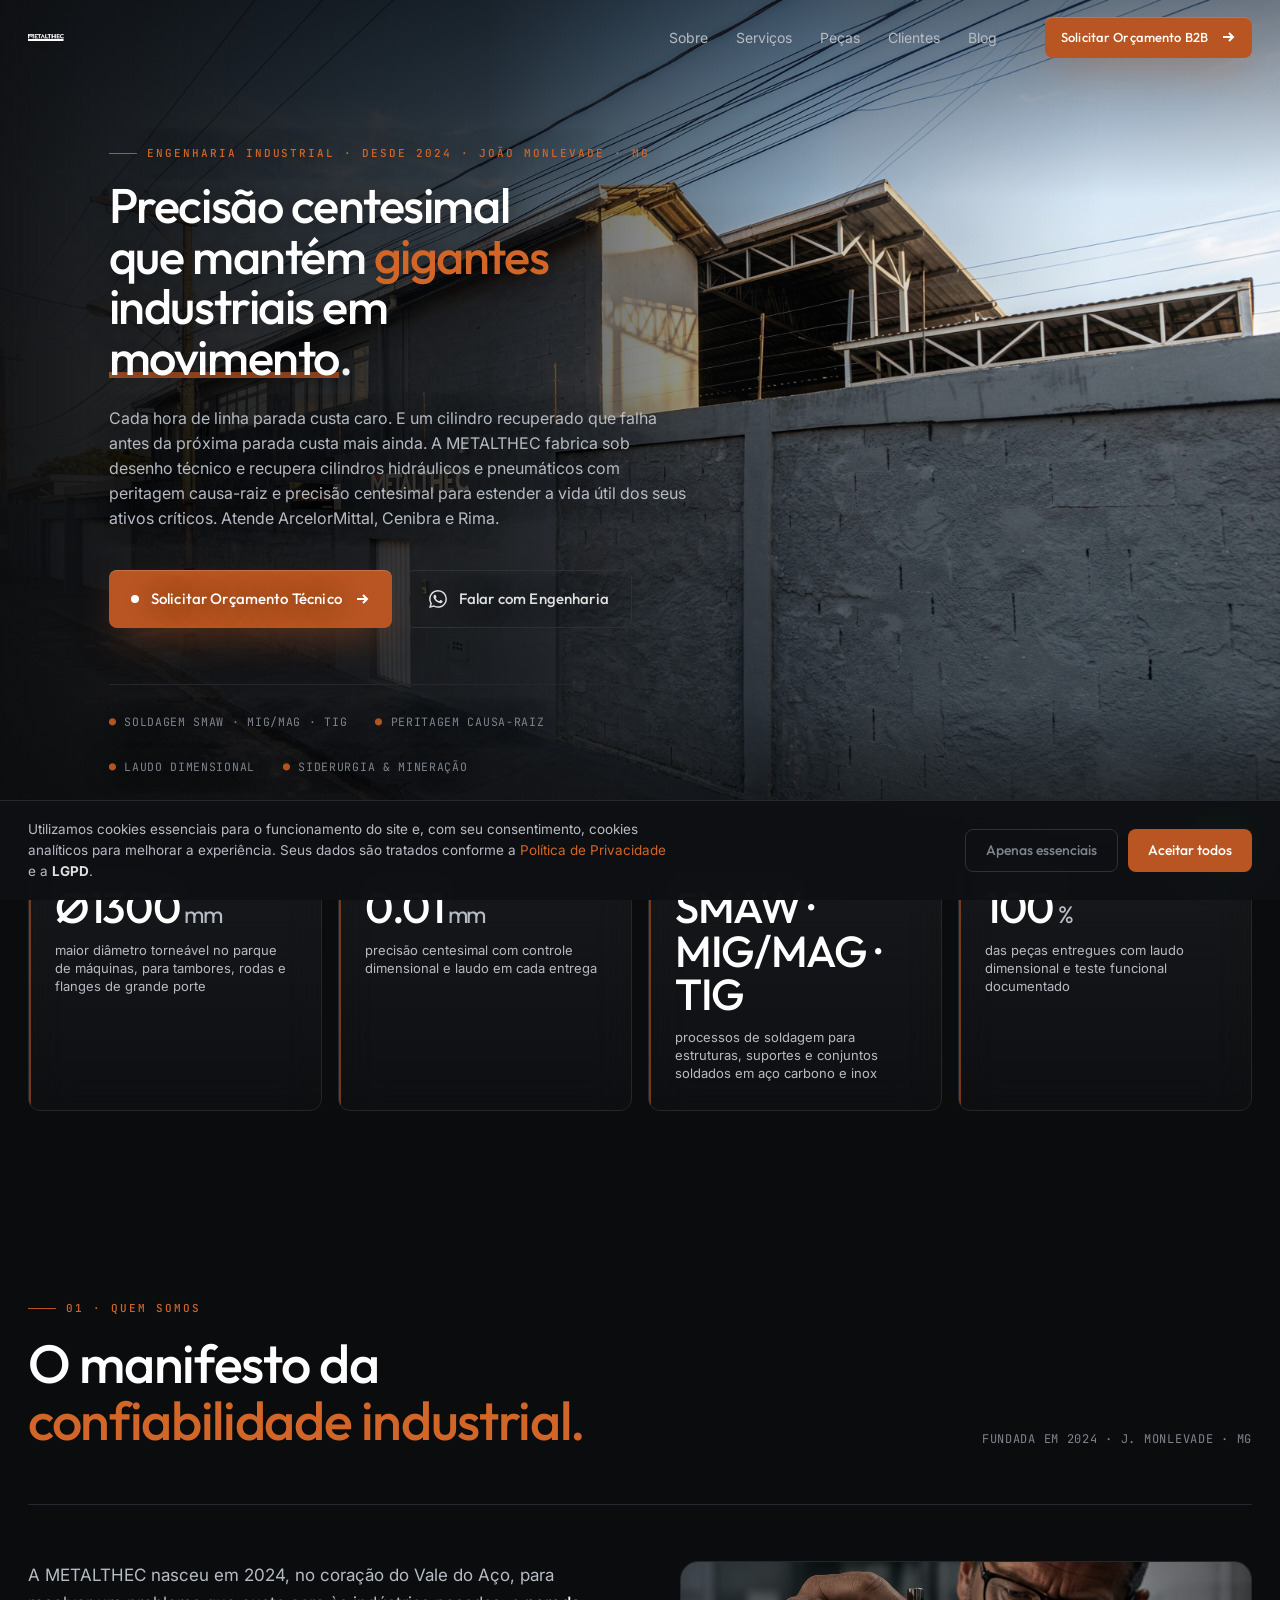
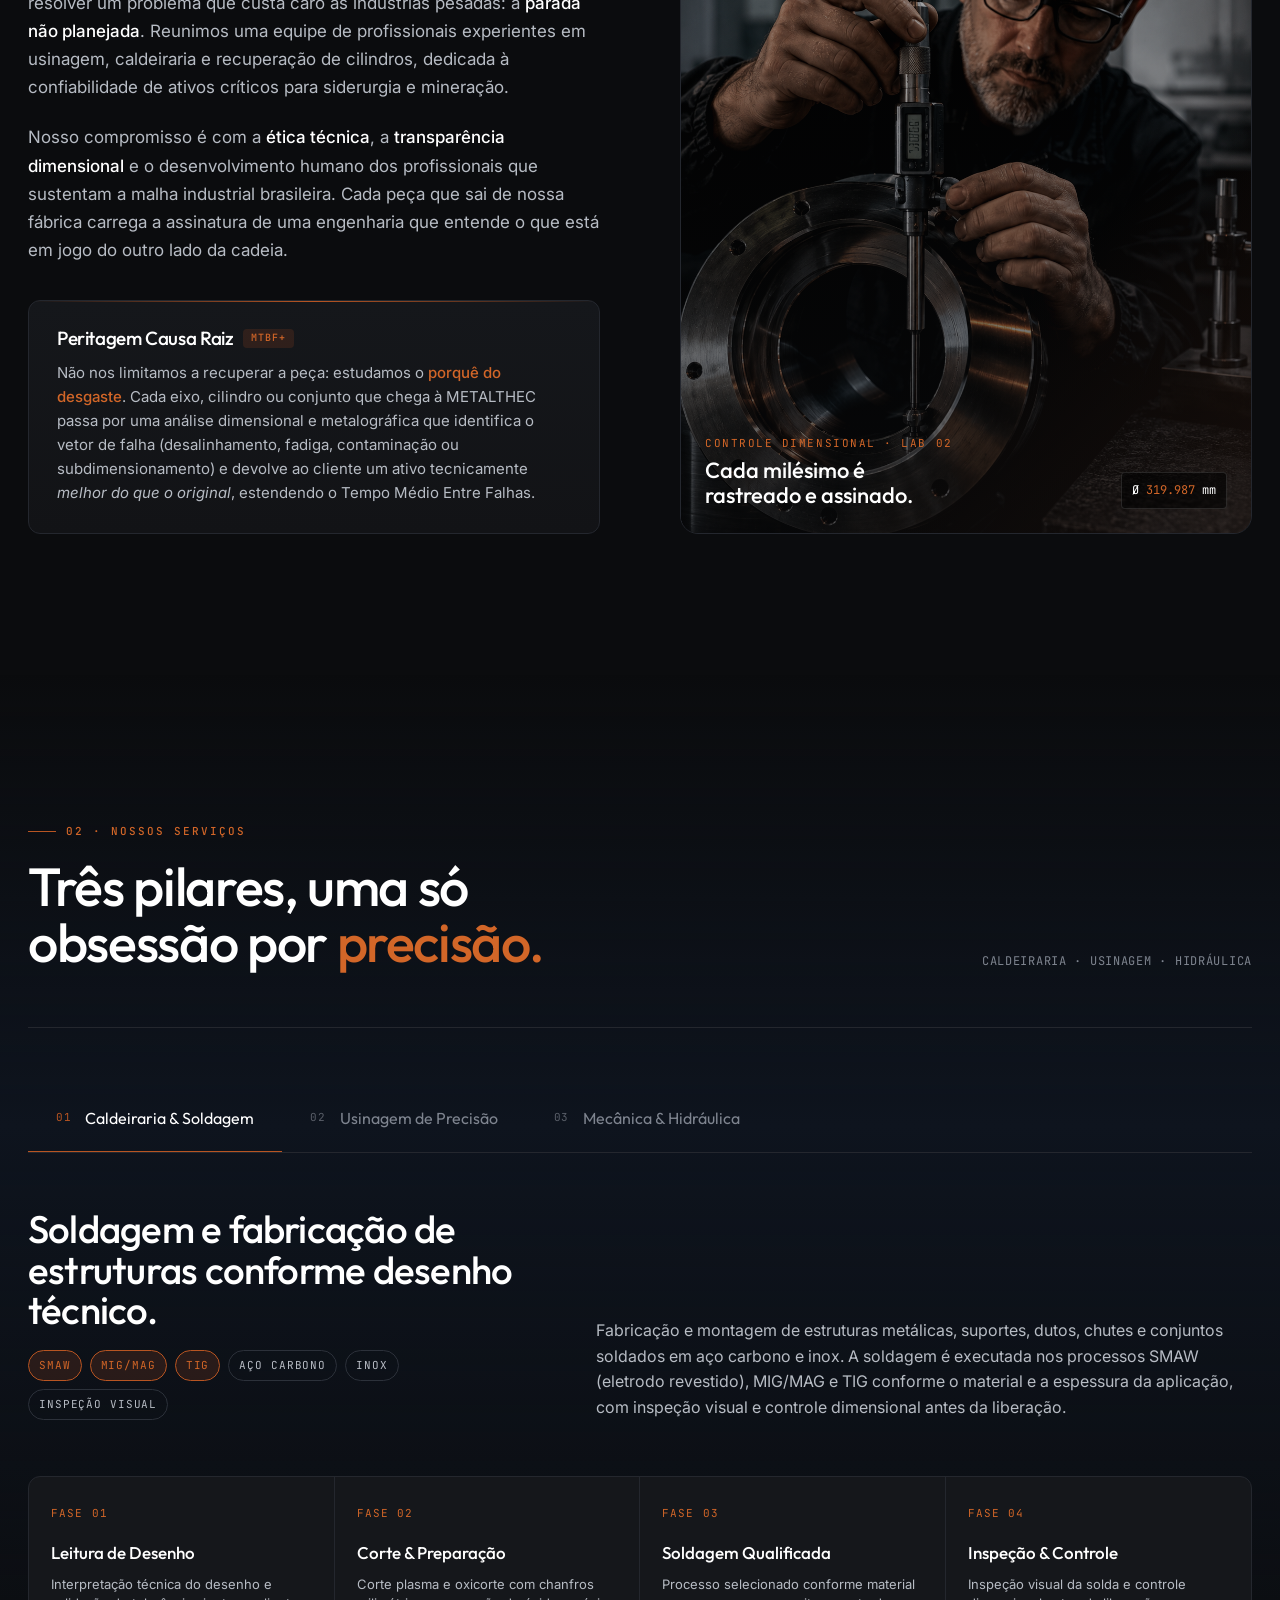
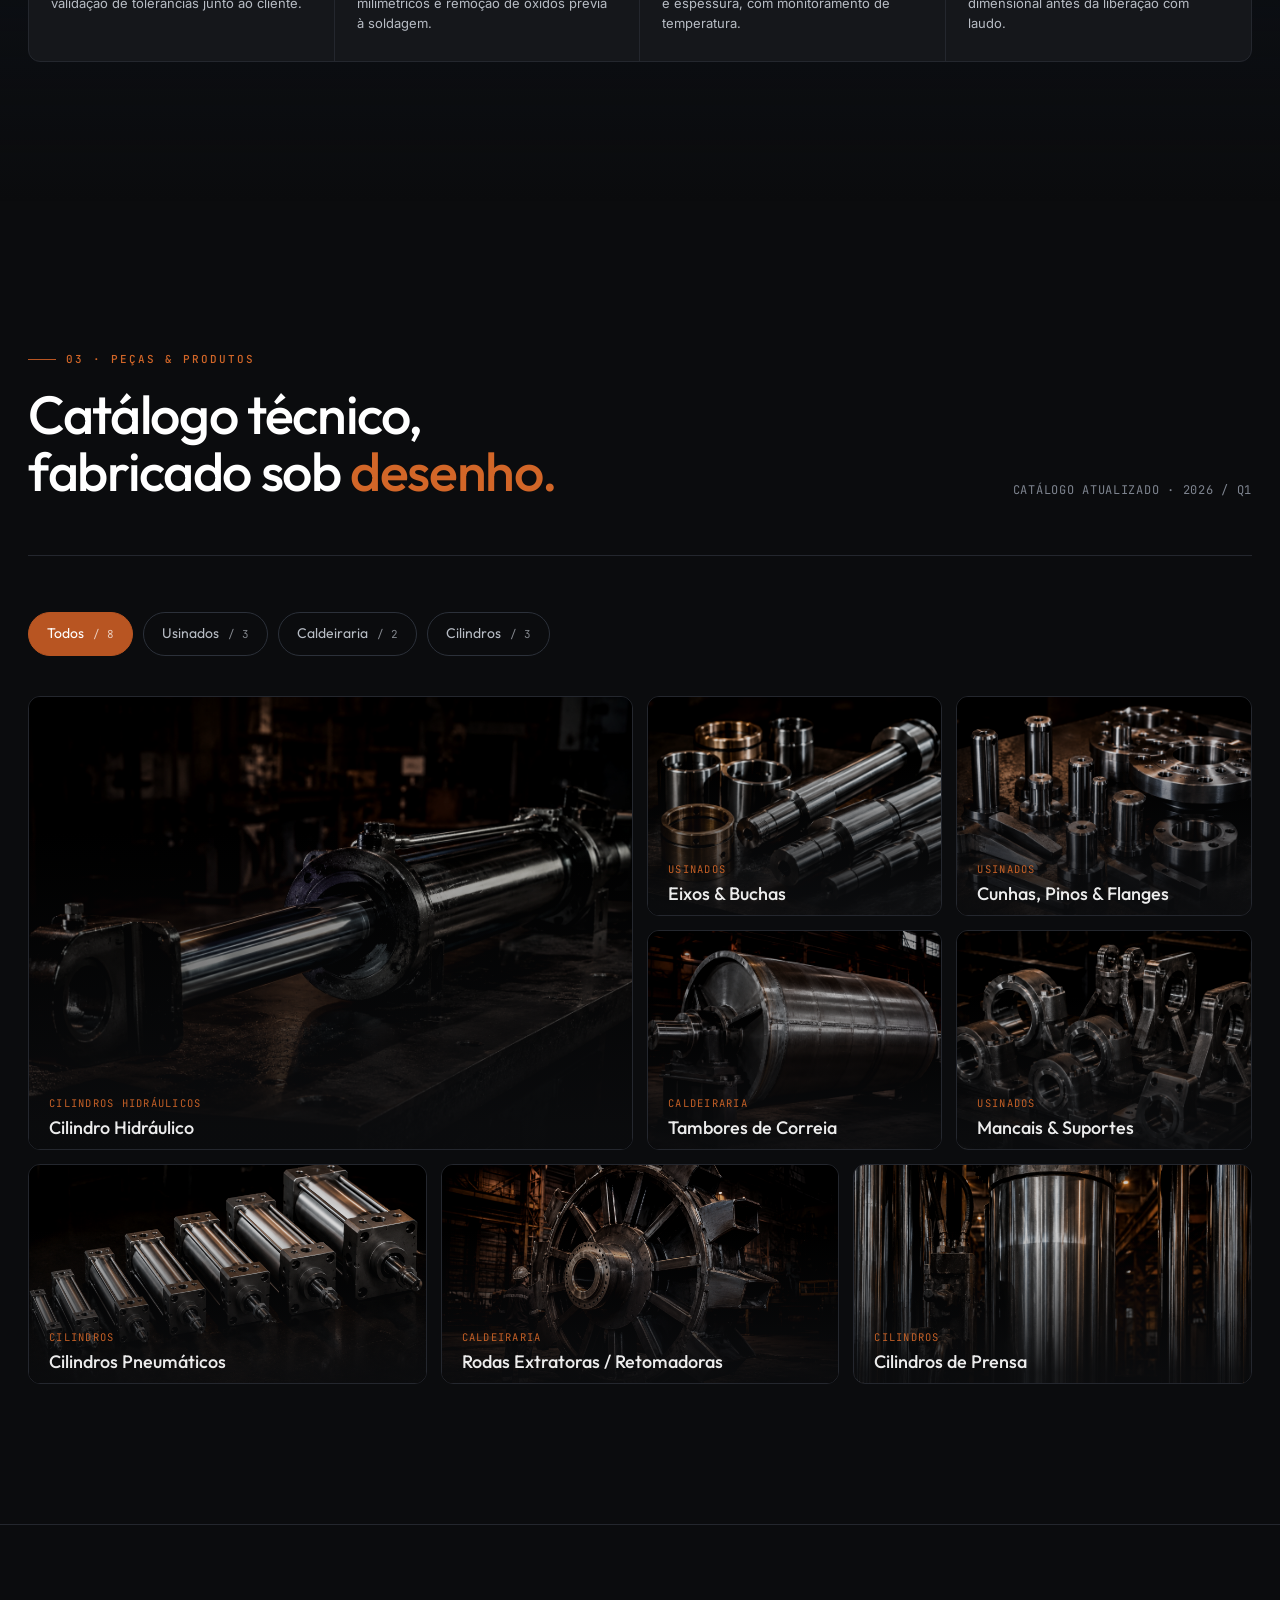
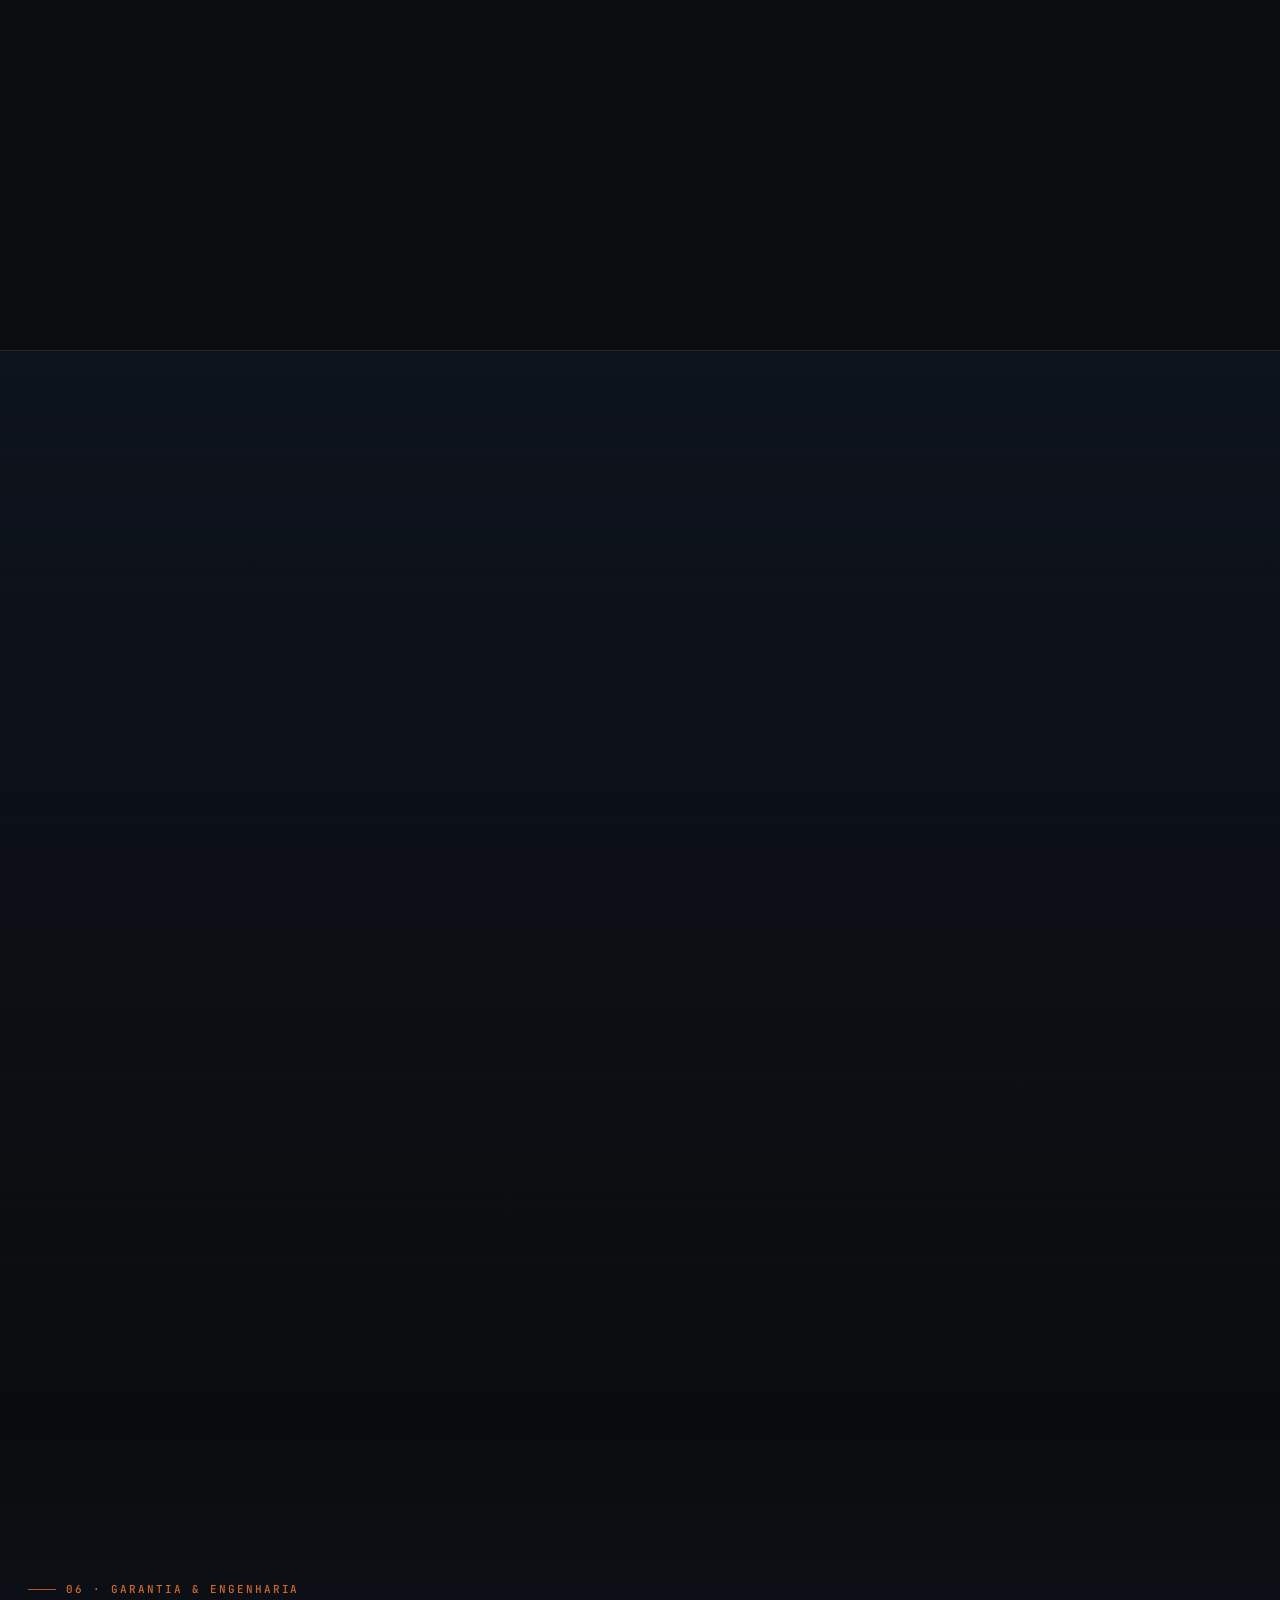
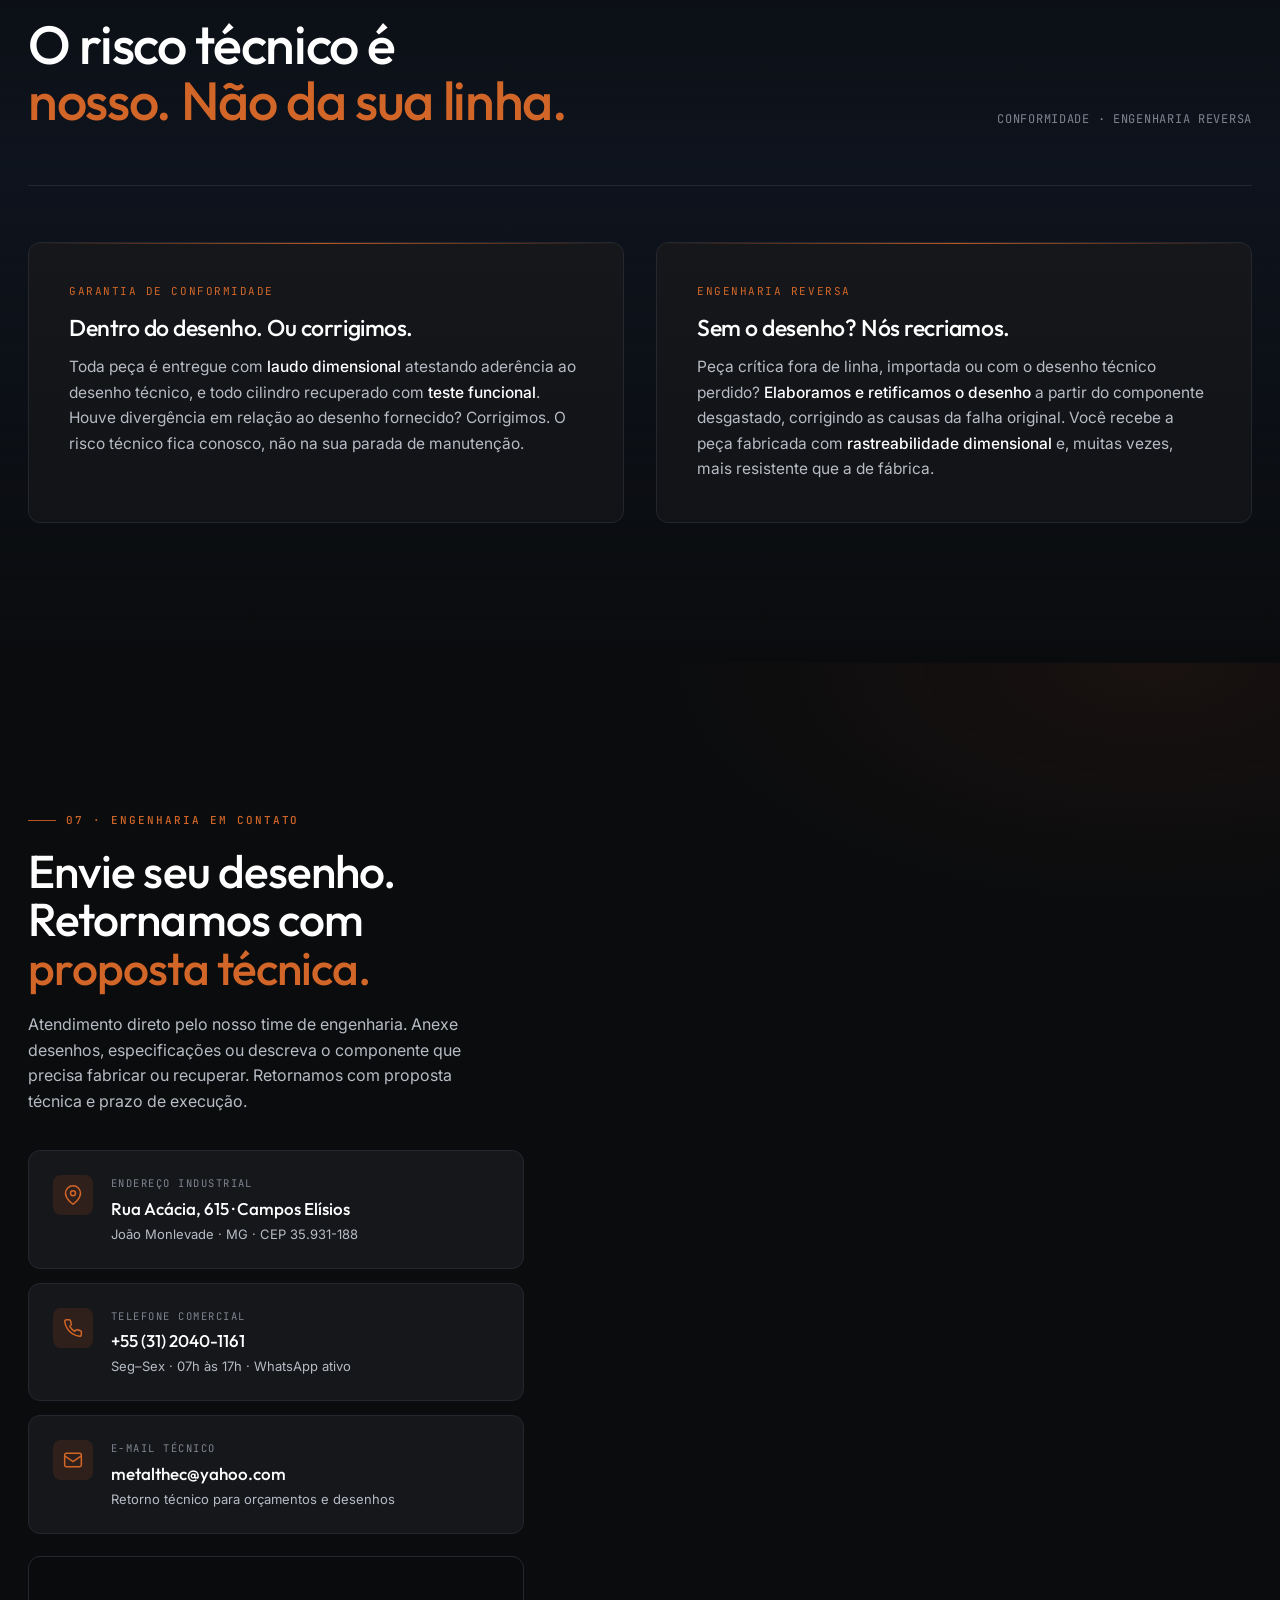
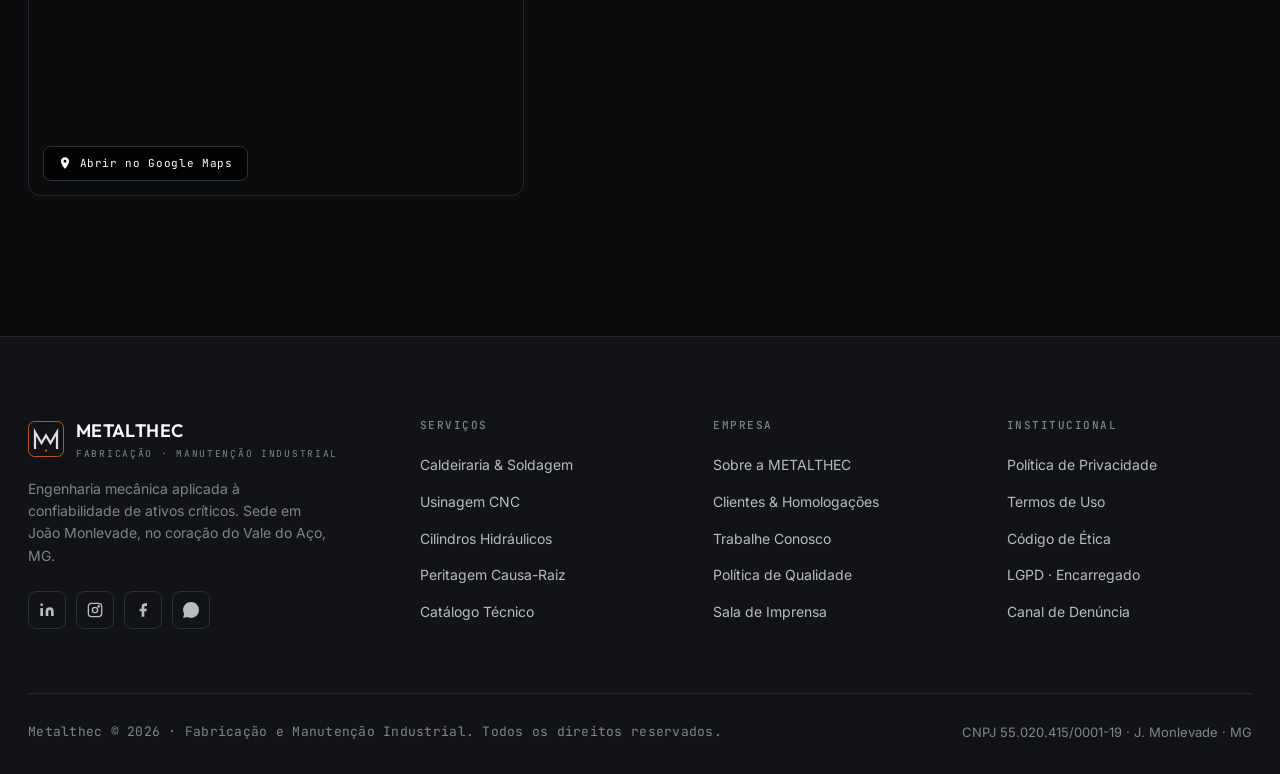
==== commit 839d3244: "fix: corrige copy do site com dados oficiais validados - Fundação 2024 (era 2003/22 anos) - Equipame" ====
--- a/index.html
+++ b/index.html
@@ -4,24 +4,24 @@
 <meta charset="UTF-8" />
 <meta name="viewport" content="width=device-width, initial-scale=1.0" />
 <title>METALTHEC — Fabricação e Manutenção Industrial de Precisão Centesimal</title>
-<meta name="description" content="Fabricação conforme desenho técnico, usinagem CNC e recuperação de cilindros hidráulicos com tolerância centesimal. Homologada por ArcelorMittal, Cenibra, Rima e maiores siderúrgicas e mineradoras do Brasil." />
+<meta name="description" content="Fabricação de peças conforme desenho técnico, usinagem CNC e recuperação de cilindros hidráulicos e pneumáticos, com foco em siderurgia e mineração. Atende ArcelorMittal, Cenibra e Rima." />
 <meta name="theme-color" content="#0B0C0E" />
-<link rel="canonical" href="https://metalthec.com.br/" />
+<link rel="canonical" href="https://metalthec.com/" />
 
 <!-- Open Graph / LinkedIn -->
 <meta property="og:type" content="website" />
-<meta property="og:url" content="https://metalthec.com.br/" />
-<meta property="og:title" content="METALTHEC — Fabricação e Manutenção Industrial de Precisão Centesimal" />
-<meta property="og:description" content="Usinagem CNC, caldeiraria leve e recuperação de cilindros hidráulicos com tolerância centesimal. Homologada pelas maiores siderúrgicas e mineradoras do Brasil." />
-<meta property="og:image" content="https://metalthec.com.br/logo.png" />
+<meta property="og:url" content="https://metalthec.com/" />
+<meta property="og:title" content="METALTHEC — Fabricação e Manutenção Industrial" />
+<meta property="og:description" content="Usinagem CNC, caldeiraria e soldagem e recuperação de cilindros hidráulicos e pneumáticos, com foco em siderurgia e mineração." />
+<meta property="og:image" content="https://metalthec.com/logo.png" />
 <meta property="og:locale" content="pt_BR" />
 <meta property="og:site_name" content="METALTHEC" />
 
 <!-- Twitter Card -->
 <meta name="twitter:card" content="summary_large_image" />
 <meta name="twitter:title" content="METALTHEC — Fabricação e Manutenção Industrial" />
-<meta name="twitter:description" content="Usinagem CNC e recuperação de cilindros hidráulicos com precisão centesimal. Homologada pela ArcelorMittal." />
-<meta name="twitter:image" content="https://metalthec.com.br/logo.png" />
+<meta name="twitter:description" content="Usinagem CNC e recuperação de cilindros hidráulicos com foco em siderurgia e mineração." />
+<meta name="twitter:image" content="https://metalthec.com/logo.png" />
 
 <link rel="preconnect" href="https://fonts.googleapis.com" />
 <link rel="preconnect" href="https://fonts.gstatic.com" crossorigin />
@@ -84,7 +84,7 @@
       
       <!-- Premium Glassmorphism Console Card -->
       <div class="hero__card reveal">
-        <div class="eyebrow">Engenharia Industrial · Desde 2003 · João Monlevade · MG</div>
+        <div class="eyebrow">Engenharia Industrial · Desde 2024 · João Monlevade · MG</div>
         <h1 class="h-display" style="--delay:80ms">
           Precisão centesimal<br/>
           que mantém <span class="copper">gigantes</span><br/>
@@ -94,8 +94,8 @@
         <p class="hero__sub" style="--delay:160ms">
           Cada hora de linha parada custa caro. E um cilindro recuperado que falha antes da próxima
           parada custa mais ainda. A METALTHEC fabrica sob desenho técnico e recupera cilindros
-          hidráulicos com peritagem causa-raiz e tolerância centesimal para estender o MTBF dos seus
-          ativos críticos. Homologada por ArcelorMittal, Cenibra e Rima.
+          hidráulicos e pneumáticos com peritagem causa-raiz e precisão centesimal para estender a
+          vida útil dos seus ativos críticos. Atende ArcelorMittal, Cenibra e Rima.
         </p>
         <div class="hero__cta" style="--delay:240ms">
           <a class="btn btn--primary" href="#contato">
@@ -109,10 +109,10 @@
           </a>
         </div>
         <div class="hero__signals" style="--delay:320ms">
-          <span><span class="dot">●</span> ISO 9001 Compliant</span>
-          <span><span class="dot">●</span> AWS D1.1 Soldagem</span>
-          <span><span class="dot">●</span> Homologação ArcelorMittal</span>
-          <span><span class="dot">●</span> 22 anos · 0 acidentes</span>
+          <span><span class="dot">●</span> Soldagem SMAW · MIG/MAG · TIG</span>
+          <span><span class="dot">●</span> Peritagem causa-raiz</span>
+          <span><span class="dot">●</span> Laudo dimensional</span>
+          <span><span class="dot">●</span> Siderurgia &amp; Mineração</span>
         </div>
       </div>
 
@@ -126,23 +126,23 @@
       <div class="trust__grid">
         <div class="trust__card reveal">
           <svg class="trust__icon" width="22" height="22" viewBox="0 0 24 24" fill="none" stroke="currentColor" stroke-width="1.5"><path d="M12 2L3 7v6c0 5 4 9 9 9s9-4 9-9V7l-9-5z"/></svg>
-          <div class="trust__num">R$ <span data-count="148" data-decimals="0">0</span><span class="small">Mi</span></div>
-          <div class="trust__label">em ativos industriais protegidos sob nossos contratos de manutenção corrente</div>
+          <div class="trust__num">Ø<span data-count="1300" data-decimals="0">0</span><span class="small">mm</span></div>
+          <div class="trust__label">maior diâmetro torneável no parque de máquinas, para tambores, rodas e flanges de grande porte</div>
         </div>
         <div class="trust__card reveal" style="--delay:80ms">
           <svg class="trust__icon" width="22" height="22" viewBox="0 0 24 24" fill="none" stroke="currentColor" stroke-width="1.5"><circle cx="12" cy="12" r="9"/><circle cx="12" cy="12" r="4"/><circle cx="12" cy="12" r="1" fill="currentColor"/></svg>
           <div class="trust__num"><span data-count="0.01" data-decimals="2">0.00</span><span class="small">mm</span></div>
-          <div class="trust__label">tolerância e precisão centesimal garantida por controle dimensional rastreável</div>
+          <div class="trust__label">precisão centesimal com controle dimensional e laudo em cada entrega</div>
         </div>
         <div class="trust__card reveal" style="--delay:160ms">
           <svg class="trust__icon" width="22" height="22" viewBox="0 0 24 24" fill="none" stroke="currentColor" stroke-width="1.5"><path d="M3 12h4l3-8 4 16 3-8h4"/></svg>
-          <div class="trust__num">MIG · MAG · TIG</div>
-          <div class="trust__label">processos de soldagem totalmente certificados conforme AWS D1.1 e ASME IX</div>
+          <div class="trust__num">SMAW · MIG/MAG · TIG</div>
+          <div class="trust__label">processos de soldagem para estruturas, suportes e conjuntos soldados em aço carbono e inox</div>
         </div>
         <div class="trust__card reveal" style="--delay:240ms">
           <svg class="trust__icon" width="22" height="22" viewBox="0 0 24 24" fill="none" stroke="currentColor" stroke-width="1.5"><path d="M9 12l2 2 4-4"/><circle cx="12" cy="12" r="9"/></svg>
           <div class="trust__num"><span data-count="100" data-decimals="0">0</span><span class="small">%</span></div>
-          <div class="trust__label">homologados conforme padrão exigido por ArcelorMittal e Cenibra</div>
+          <div class="trust__label">das peças entregues com laudo dimensional e teste funcional documentado</div>
         </div>
       </div>
     </div>
@@ -156,16 +156,16 @@
           <div class="eyebrow">01 · Quem somos</div>
           <h2 class="h-section" style="margin-top:18px">O manifesto da<br/><span style="color:var(--copper-2)">confiabilidade industrial.</span></h2>
         </div>
-        <div class="meta">FUNDADA EM 2003 · J. MONLEVADE · MG</div>
+        <div class="meta">FUNDADA EM 2024 · J. MONLEVADE · MG</div>
       </div>
 
       <div class="about__grid">
         <div class="about__copy reveal">
           <p>
-            A METALTHEC nasceu no coração do Vale do Aço para resolver um problema que custa milhões
-            por hora às indústrias pesadas: a <strong>parada não planejada</strong>. Ao longo de mais
-            de duas décadas, transformamos uma operação regional em uma referência nacional de
-            engenharia mecânica aplicada à confiabilidade de ativos críticos.
+            A METALTHEC nasceu em 2024, no coração do Vale do Aço, para resolver um problema que custa
+            caro às indústrias pesadas: a <strong>parada não planejada</strong>. Reunimos uma equipe de
+            profissionais experientes em usinagem, caldeiraria e recuperação de cilindros, dedicada à
+            confiabilidade de ativos críticos para siderurgia e mineração.
           </p>
           <p>
             Nosso compromisso é com a <strong>ética técnica</strong>, a <strong>transparência
@@ -222,7 +222,7 @@
         <div class="tabs__bar" role="tablist">
           <button class="tab active" role="tab" data-tab="caldeiraria">
             <span class="num">01</span>
-            <span>Caldeiraria Leve</span>
+            <span>Caldeiraria &amp; Soldagem</span>
           </button>
           <button class="tab" role="tab" data-tab="usinagem">
             <span class="num">02</span>
@@ -238,22 +238,21 @@
         <div class="tab__panel active" data-panel="caldeiraria">
           <div class="panel__header">
             <div>
-              <h3>Soldagens qualificadas e fabricação conforme desenho técnico.</h3>
+              <h3>Soldagem e fabricação de estruturas conforme desenho técnico.</h3>
               <div class="panel__chips">
                 <span class="chip copper">SMAW</span>
                 <span class="chip copper">MIG/MAG</span>
                 <span class="chip copper">TIG</span>
-                <span class="chip">AWS D1.1</span>
-                <span class="chip">ASME IX</span>
-                <span class="chip">END · Líquido Penetrante</span>
+                <span class="chip">Aço carbono</span>
+                <span class="chip">Inox</span>
+                <span class="chip">Inspeção visual</span>
               </div>
             </div>
             <p>
-              Estruturas, suportes, dutos, chutes e conjuntos soldados em aço carbono, inox e ligas
-              especiais. Trabalhamos com Especificação de Procedimento de Soldagem (EPS) e Registro
-              de Qualificação de Procedimento (RQPS), garantindo rastreabilidade integral do consumo
-              de eletrodos e ciclos térmicos. Todos os soldadores passam por testes de qualificação
-              semestrais por inspetor nível 2 SNQC.
+              Fabricação e montagem de estruturas metálicas, suportes, dutos, chutes e conjuntos
+              soldados em aço carbono e inox. A soldagem é executada nos processos SMAW (eletrodo
+              revestido), MIG/MAG e TIG conforme o material e a espessura da aplicação, com inspeção
+              visual e controle dimensional antes da liberação.
             </p>
           </div>
 
@@ -261,7 +260,7 @@
             <div class="proc">
               <div class="proc__num">FASE 01</div>
               <div class="proc__name">Leitura de Desenho</div>
-              <p class="proc__desc">Interpretação técnica conforme NBR 10067 e validação de tolerâncias junto ao cliente.</p>
+              <p class="proc__desc">Interpretação técnica do desenho e validação de tolerâncias junto ao cliente.</p>
             </div>
             <div class="proc">
               <div class="proc__num">FASE 02</div>
@@ -275,8 +274,8 @@
             </div>
             <div class="proc">
               <div class="proc__num">FASE 04</div>
-              <div class="proc__name">Ensaio Não-Destrutivo</div>
-              <p class="proc__desc">Inspeção visual, líquido penetrante e dimensional 3D antes da liberação do certificado.</p>
+              <div class="proc__name">Inspeção & Controle</div>
+              <p class="proc__desc">Inspeção visual da solda e controle dimensional antes da liberação com laudo.</p>
             </div>
           </div>
         </div>
@@ -297,8 +296,8 @@
             <p>
               Parque de máquinas dimensionado para atender desde peças seriadas de manutenção
               corrente até componentes únicos de grande porte para linhas de laminação, pelotização
-              e correia transportadora. Programamos em FANUC, Mach9 e Siemens, com simulação CAM
-              prévia para reduzir tempo de set-up e garantir o primeiro acerto.
+              e correia transportadora. Torneamento, fresamento, furação e mandrilhamento com
+              programação CNC e controle dimensional para garantir o primeiro acerto.
             </p>
           </div>
 
@@ -313,11 +312,11 @@
                     <circle cx="26" cy="24" r="1.5" fill="currentColor"/>
                   </svg>
                 </div>
-                <span class="machine__tag">CNC · 5 EIXOS</span>
+                <span class="machine__tag">CNC · FRESAMENTO</span>
               </div>
               <h4 class="machine__name">Centro de Usinagem<br/>ROMI D1000</h4>
-              <div class="machine__spec">1000 × 560 × 560 mm · 8.000 rpm</div>
-              <p class="machine__desc">Fresamento de cavidade complexa, furação coordenada e roscamento rígido em peças prismáticas.</p>
+              <div class="machine__spec">Cursos 1000 × 560 × 560 mm</div>
+              <p class="machine__desc">Fresamento, furação coordenada e roscamento em peças prismáticas conforme desenho.</p>
             </div>
 
             <div class="machine">
@@ -332,7 +331,7 @@
                 </div>
                 <span class="machine__tag">TORNO · GRANDE PORTE</span>
               </div>
-              <h4 class="machine__name">Torno ROMI<br/>de Grande Porte</h4>
+              <h4 class="machine__name">Torno<br/>ROMI MKD</h4>
               <div class="machine__spec">Ø 1300 mm × 1500 mm entre pontas</div>
               <p class="machine__desc">Torneamento de tambores de correia, rodas extratoras e flanges de grande diâmetro.</p>
             </div>
@@ -348,8 +347,8 @@
                 </div>
                 <span class="machine__tag">MANDRILHADORA</span>
               </div>
-              <h4 class="machine__name">Mandrilhadora<br/>PBR AFU 80F</h4>
-              <div class="machine__spec">Mesa 1250 × 1100 mm · Eixo 80 mm</div>
+              <h4 class="machine__name">Mandrilhadora<br/>FUSO 80</h4>
+              <div class="machine__spec">Mandrilhamento de alma · eixo Ø 80 mm</div>
               <p class="machine__desc">Mandrilhamento de alma para alojamentos de rolamentos e usinagem de furos coaxiais.</p>
             </div>
 
@@ -365,7 +364,7 @@
                 <span class="machine__tag">TORNO CNC</span>
               </div>
               <h4 class="machine__name">Torno CNC<br/>Turner 4L</h4>
-              <div class="machine__spec">Ø 460 mm · 1000 mm entre pontas</div>
+              <div class="machine__spec">Ø 300 mm × 900 mm entre pontas</div>
               <p class="machine__desc">Produção seriada de eixos, buchas, pinos e componentes cilíndricos com acabamento fino.</p>
             </div>
 
@@ -379,9 +378,9 @@
                 </div>
                 <span class="machine__tag">TORNO · CONVENCIONAL</span>
               </div>
-              <h4 class="machine__name">Tornos<br/>NARDINI Mascote</h4>
-              <div class="machine__spec">Ø 450 mm × 2000 mm · 3 unidades</div>
-              <p class="machine__desc">Frota dedicada à manutenção corretiva ágil, retrabalho e ajustes finos sob supervisão.</p>
+              <h4 class="machine__name">Torno<br/>NARDINI</h4>
+              <div class="machine__spec">Ø 550 mm × 2200 mm entre pontas</div>
+              <p class="machine__desc">Torneamento convencional para manutenção corretiva, retrabalho e ajustes finos sob supervisão.</p>
             </div>
 
             <div class="machine">
@@ -395,9 +394,9 @@
                 </div>
                 <span class="machine__tag">METROLOGIA</span>
               </div>
-              <h4 class="machine__name">Sala de<br/>Controle Dimensional</h4>
-              <div class="machine__spec">Climatizada · 20 ± 1°C</div>
-              <p class="machine__desc">Paquímetros, micrômetros e relógios comparadores calibrados rastreáveis ao INMETRO.</p>
+              <h4 class="machine__name">Controle<br/>Dimensional</h4>
+              <div class="machine__spec">Instrumentos calibrados</div>
+              <p class="machine__desc">Paquímetros, micrômetros e relógios comparadores para controle dimensional com laudo.</p>
             </div>
           </div>
         </div>
@@ -418,8 +417,8 @@
             <p>
               Recuperação técnica completa de cilindros hidráulicos de prensas, pás carregadeiras,
               equipamentos de mineração e linhas de laminação. Substituímos hastes, recompomos
-              vedações, rebrunimos camisas e devolvemos o conjunto com pressão de prova superior à
-              de fábrica, sempre acompanhado de laudo dimensional e certificado de pressão.
+              vedações, rebrunimos camisas e remontamos o conjunto com teste funcional e laudo
+              dimensional.
             </p>
           </div>
 
@@ -441,8 +440,8 @@
             </div>
             <div class="proc">
               <div class="proc__num">FASE 04</div>
-              <div class="proc__name">Pressão de Prova</div>
-              <p class="proc__desc">Teste hidrostático a 1,5× a pressão de trabalho, emissão de certificado e relatório fotográfico.</p>
+              <div class="proc__name">Teste & Laudo</div>
+              <p class="proc__desc">Teste funcional do cilindro recuperado e emissão de laudo dimensional com registro fotográfico.</p>
             </div>
           </div>
         </div>
@@ -549,7 +548,7 @@
   <section class="clients" id="clientes">
     <div class="container">
       <div class="clients__head reveal">
-        <div class="eyebrow no-rule">04 · Confiança Homologada</div>
+        <div class="eyebrow no-rule">04 · Quem confia na METALTHEC</div>
         <h2>Mantemos em movimento as <span class="copper">cadeias produtivas</span> mais críticas do país.</h2>
       </div>
     </div>
@@ -565,8 +564,6 @@
         <div class="client-logo"><img src="Fotos/Logos clientes/novaerasilicon-logo.png" alt="Nova Era Silicon" loading="lazy" /></div>
         <div class="client-logo"><img src="Fotos/Logos clientes/Solum.png" alt="Solum" loading="lazy" /></div>
         <div class="client-logo"><img src="Fotos/Logos clientes/PCM-Apresentacao-comercial-Digital-300x169.png" alt="PCM" loading="lazy" /></div>
-        <div class="client-logo"><img src="Fotos/Logos clientes/Projetele.webp" alt="Projetele" loading="lazy" /></div>
-        <div class="client-logo"><img src="Fotos/Logos clientes/FL.webp" alt="FL" loading="lazy" /></div>
         <!-- Loop 2 (duplicate for seamless scroll) -->
         <div class="client-logo"><img src="Fotos/Logos clientes/arcelor-mittal-seeklogo.png" alt="ArcelorMittal" loading="lazy" /></div>
         <div class="client-logo"><img src="Fotos/Logos clientes/cenibra-green.svg" alt="Cenibra" loading="lazy" /></div>
@@ -576,8 +573,6 @@
         <div class="client-logo"><img src="Fotos/Logos clientes/novaerasilicon-logo.png" alt="Nova Era Silicon" loading="lazy" /></div>
         <div class="client-logo"><img src="Fotos/Logos clientes/Solum.png" alt="Solum" loading="lazy" /></div>
         <div class="client-logo"><img src="Fotos/Logos clientes/PCM-Apresentacao-comercial-Digital-300x169.png" alt="PCM" loading="lazy" /></div>
-        <div class="client-logo"><img src="Fotos/Logos clientes/Projetele.webp" alt="Projetele" loading="lazy" /></div>
-        <div class="client-logo"><img src="Fotos/Logos clientes/FL.webp" alt="FL" loading="lazy" /></div>
       </div>
     </div>
   </section>
@@ -597,7 +592,7 @@
         <div class="tcard reveal">
           <div class="tcard__stars" aria-label="Compromisso 01">01 · CONFORMIDADE</div>
           <blockquote class="tcard__quote">
-            Nenhuma peça sai da METALTHEC sem laudo dimensional rastreável, conferido em sala climatizada a 20 ± 1 °C com instrumentos calibrados ao INMETRO. Se não está dentro do desenho técnico, não é entregue.
+            Nenhuma peça sai da METALTHEC sem laudo dimensional, conferido com instrumentos de precisão calibrados. Se não está dentro do desenho técnico, não é entregue.
           </blockquote>
           <div class="tcard__author">
             <div class="tcard__avatar" aria-hidden="true">✓</div>
@@ -609,9 +604,9 @@
         </div>
 
         <div class="tcard reveal" style="--delay:100ms">
-          <div class="tcard__stars" aria-label="Compromisso 02">02 · PRESSÃO DE PROVA</div>
+          <div class="tcard__stars" aria-label="Compromisso 02">02 · TESTE FUNCIONAL</div>
           <blockquote class="tcard__quote">
-            Cada cilindro recuperado passa por teste hidrostático a 1,5× a pressão de trabalho e é devolvido com certificado de pressão e relatório fotográfico, com confiabilidade igual ou superior à de fábrica.
+            Cada cilindro recuperado passa por teste funcional e é devolvido com laudo dimensional e registro fotográfico, com confiabilidade igual ou superior à de fábrica.
           </blockquote>
           <div class="tcard__author">
             <div class="tcard__avatar" aria-hidden="true">✓</div>
@@ -639,20 +634,20 @@
 
       <div class="cases-bar reveal" style="--delay:300ms">
         <div class="case-metric">
-          <div class="case-metric__num">1,5<span class="small">×</span></div>
-          <div class="case-metric__label">pressão de trabalho no teste hidrostático de cada cilindro recuperado</div>
+          <div class="case-metric__num">SMAW<span class="small">·MIG·TIG</span></div>
+          <div class="case-metric__label">processos de soldagem para estruturas, suportes e conjuntos soldados</div>
         </div>
         <div class="case-metric">
-          <div class="case-metric__num">20±1<span class="small">°C</span></div>
-          <div class="case-metric__label">sala de controle dimensional climatizada, calibração rastreável ao INMETRO</div>
+          <div class="case-metric__num">0,01<span class="small">mm</span></div>
+          <div class="case-metric__label">precisão centesimal com controle dimensional e laudo em cada peça entregue</div>
         </div>
         <div class="case-metric">
           <div class="case-metric__num">Ø1300<span class="small">mm</span></div>
           <div class="case-metric__label">maior diâmetro torneável no parque de máquinas próprio</div>
         </div>
         <div class="case-metric">
-          <div class="case-metric__num">4<span class="small">h</span></div>
-          <div class="case-metric__label">SLA de retorno técnico com proposta e prazo dimensional</div>
+          <div class="case-metric__num">100<span class="small">%</span></div>
+          <div class="case-metric__label">das peças entregues com laudo dimensional e controle conforme desenho</div>
         </div>
       </div>
     </div>
@@ -674,10 +669,10 @@
           <div class="assurance__kicker">Garantia de Conformidade</div>
           <h3>Dentro do desenho. Ou corrigimos.</h3>
           <p>
-            Toda peça é entregue com <strong>laudo dimensional rastreável</strong> atestando aderência
-            total ao desenho técnico, e todo cilindro recuperado com <strong>certificado de pressão de
-            prova a 1,5× a pressão de trabalho</strong>. Houve divergência em relação ao desenho
-            fornecido? Corrigimos. O risco técnico fica conosco, não na sua parada de manutenção.
+            Toda peça é entregue com <strong>laudo dimensional</strong> atestando aderência
+            ao desenho técnico, e todo cilindro recuperado com <strong>teste funcional</strong>.
+            Houve divergência em relação ao desenho fornecido? Corrigimos. O risco técnico fica
+            conosco, não na sua parada de manutenção.
           </p>
         </div>
         <div class="assurance__card reveal" style="--delay:120ms">
@@ -700,11 +695,11 @@
       <div class="contact__grid">
         <div class="contact__left reveal">
           <div class="eyebrow">07 · Engenharia em contato</div>
-          <h2 style="margin-top:18px">Envie seu desenho.<br/>Resposta em <span class="copper">até 4h úteis.</span></h2>
+          <h2 style="margin-top:18px">Envie seu desenho.<br/>Retornamos com <span class="copper">proposta técnica.</span></h2>
           <p>
             Atendimento direto pelo nosso time de engenharia. Anexe desenhos, especificações ou
             descreva o componente que precisa fabricar ou recuperar. Retornamos com proposta
-            técnica e prazo dimensional na mesma manhã.
+            técnica e prazo de execução.
           </p>
 
           <div class="contact-card">
@@ -713,7 +708,7 @@
             </div>
             <div>
               <div class="contact-card__label">Endereço Industrial</div>
-              <div class="contact-card__value">Rua Acácia, 615 · Campos Elísio</div>
+              <div class="contact-card__value">Rua Acácia, 615 · Campos Elísios</div>
               <div class="contact-card__sub">João Monlevade · MG · CEP 35.931-188</div>
             </div>
           </div>
@@ -735,8 +730,8 @@
             </div>
             <div>
               <div class="contact-card__label">E-mail Técnico</div>
-              <div class="contact-card__value"><a href="mailto:contato@metalthec.com.br">contato@metalthec.com.br</a></div>
-              <div class="contact-card__sub">SLA de 4h úteis para retorno técnico</div>
+              <div class="contact-card__value"><a href="mailto:metalthec@yahoo.com">metalthec@yahoo.com</a></div>
+              <div class="contact-card__sub">Retorno técnico para orçamentos e desenhos</div>
             </div>
           </div>
 
@@ -768,7 +763,7 @@
         <form class="form reveal" id="lead-form" style="--delay:120ms" autocomplete="off">
           <div class="form__head">
             <div class="ttl">Orçamento Técnico B2B</div>
-            <div class="sla"><span class="dot"></span> Engenharia online · 4h SLA</div>
+            <div class="sla"><span class="dot"></span> Engenharia online</div>
           </div>
 
           <div class="form__row">
@@ -825,7 +820,7 @@
           </div>
 
           <div class="form__success" role="status">
-            ✓ Recebido. Nosso time de engenharia retornará no e-mail informado em até 4 horas úteis com proposta técnica e prazo.
+            ✓ Recebido. Nosso time de engenharia retornará no e-mail informado com proposta técnica e prazo.
           </div>
         </form>
       </div>
@@ -872,7 +867,7 @@
       <div class="footer__col">
         <h5>Serviços</h5>
         <ul>
-          <li><a href="#servicos">Caldeiraria Leve</a></li>
+          <li><a href="#servicos">Caldeiraria &amp; Soldagem</a></li>
           <li><a href="#servicos">Usinagem CNC</a></li>
           <li><a href="#servicos">Cilindros Hidráulicos</a></li>
           <li><a href="#servicos">Peritagem Causa-Raiz</a></li>
@@ -905,7 +900,7 @@
 
     <div class="footer__bottom">
       <div class="copy">Metalthec © 2026 · Fabricação e Manutenção Industrial. Todos os direitos reservados.</div>
-      <div>CNPJ a confirmar · J. Monlevade · MG</div>
+      <div>CNPJ 55.020.415/0001-19 · J. Monlevade · MG</div>
     </div>
   </div>
 </footer>
@@ -934,16 +929,16 @@
   "@context": "https://schema.org",
   "@type": "LocalBusiness",
   "name": "METALTHEC",
-  "description": "Fabricação conforme desenho técnico, usinagem CNC e recuperação de cilindros hidráulicos com tolerância centesimal. Homologada pelas maiores siderúrgicas e mineradoras do Brasil.",
-  "url": "https://metalthec.com.br",
+  "description": "Fabricação de peças conforme desenho técnico, usinagem CNC e recuperação de cilindros hidráulicos e pneumáticos, com foco em siderurgia e mineração.",
+  "url": "https://metalthec.com",
   "telephone": "+55-31-2040-1161",
-  "email": "contato@metalthec.com.br",
-  "logo": "https://metalthec.com.br/logo.png",
-  "image": "https://metalthec.com.br/logo.png",
-  "foundingDate": "2003",
+  "email": "metalthec@yahoo.com",
+  "logo": "https://metalthec.com/logo.png",
+  "image": "https://metalthec.com/logo.png",
+  "foundingDate": "2024",
   "address": {
     "@type": "PostalAddress",
-    "streetAddress": "Rua Acácia, 615 - Campos Elísio",
+    "streetAddress": "Rua Acácia, 615 - Campos Elísios",
     "addressLocality": "João Monlevade",
     "addressRegion": "MG",
     "postalCode": "35931-188",
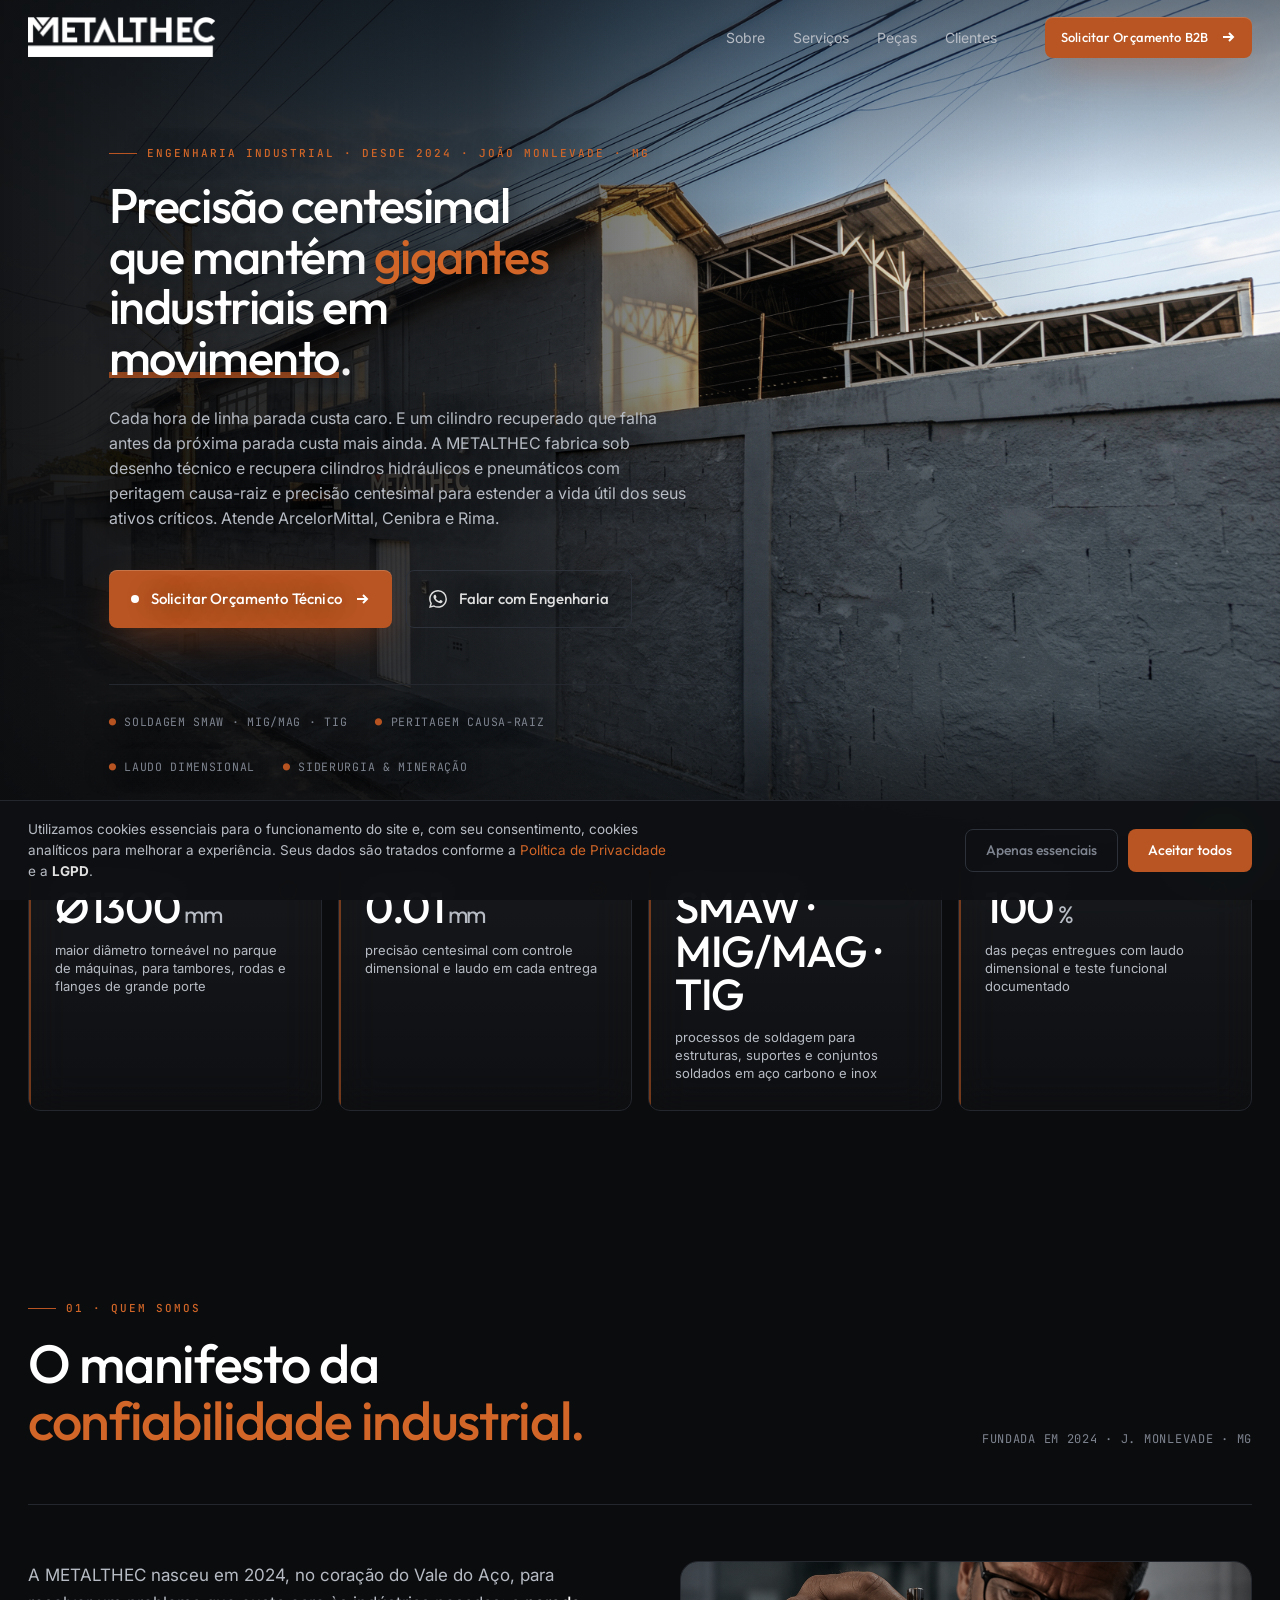
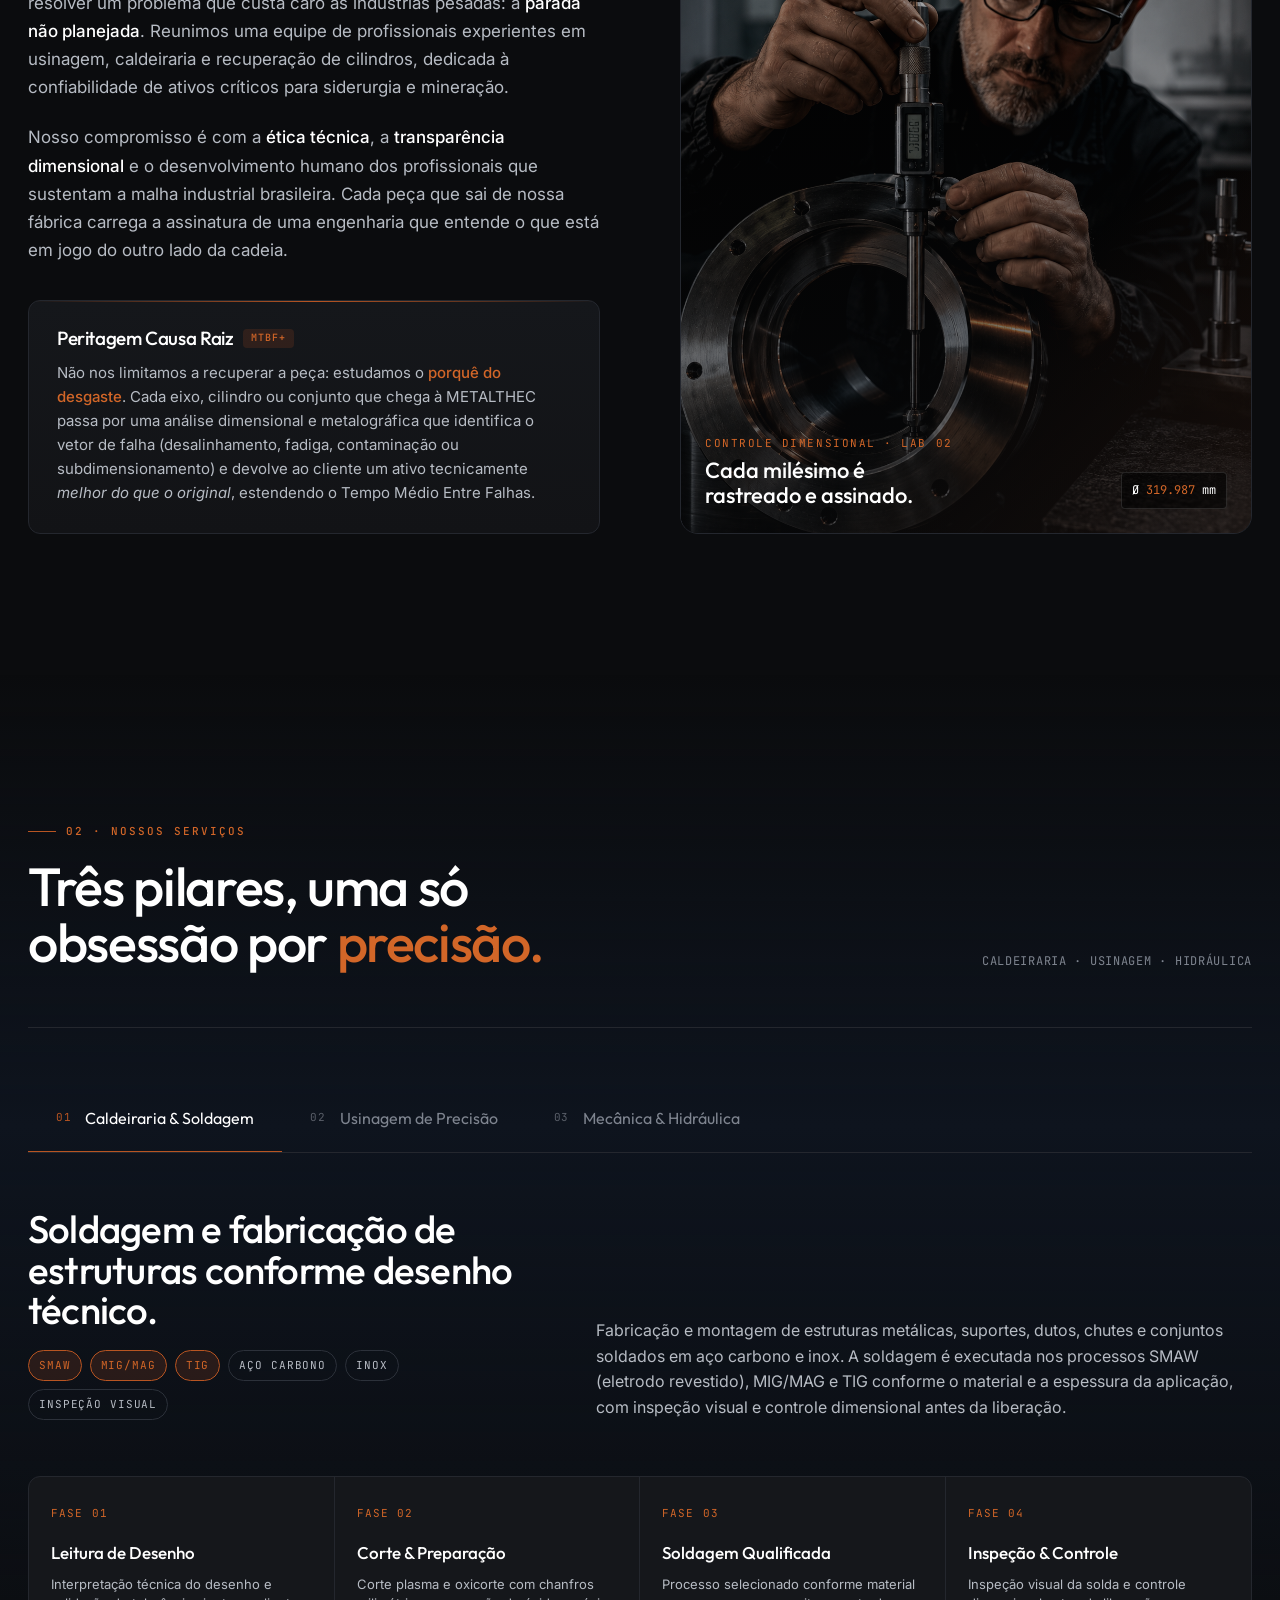
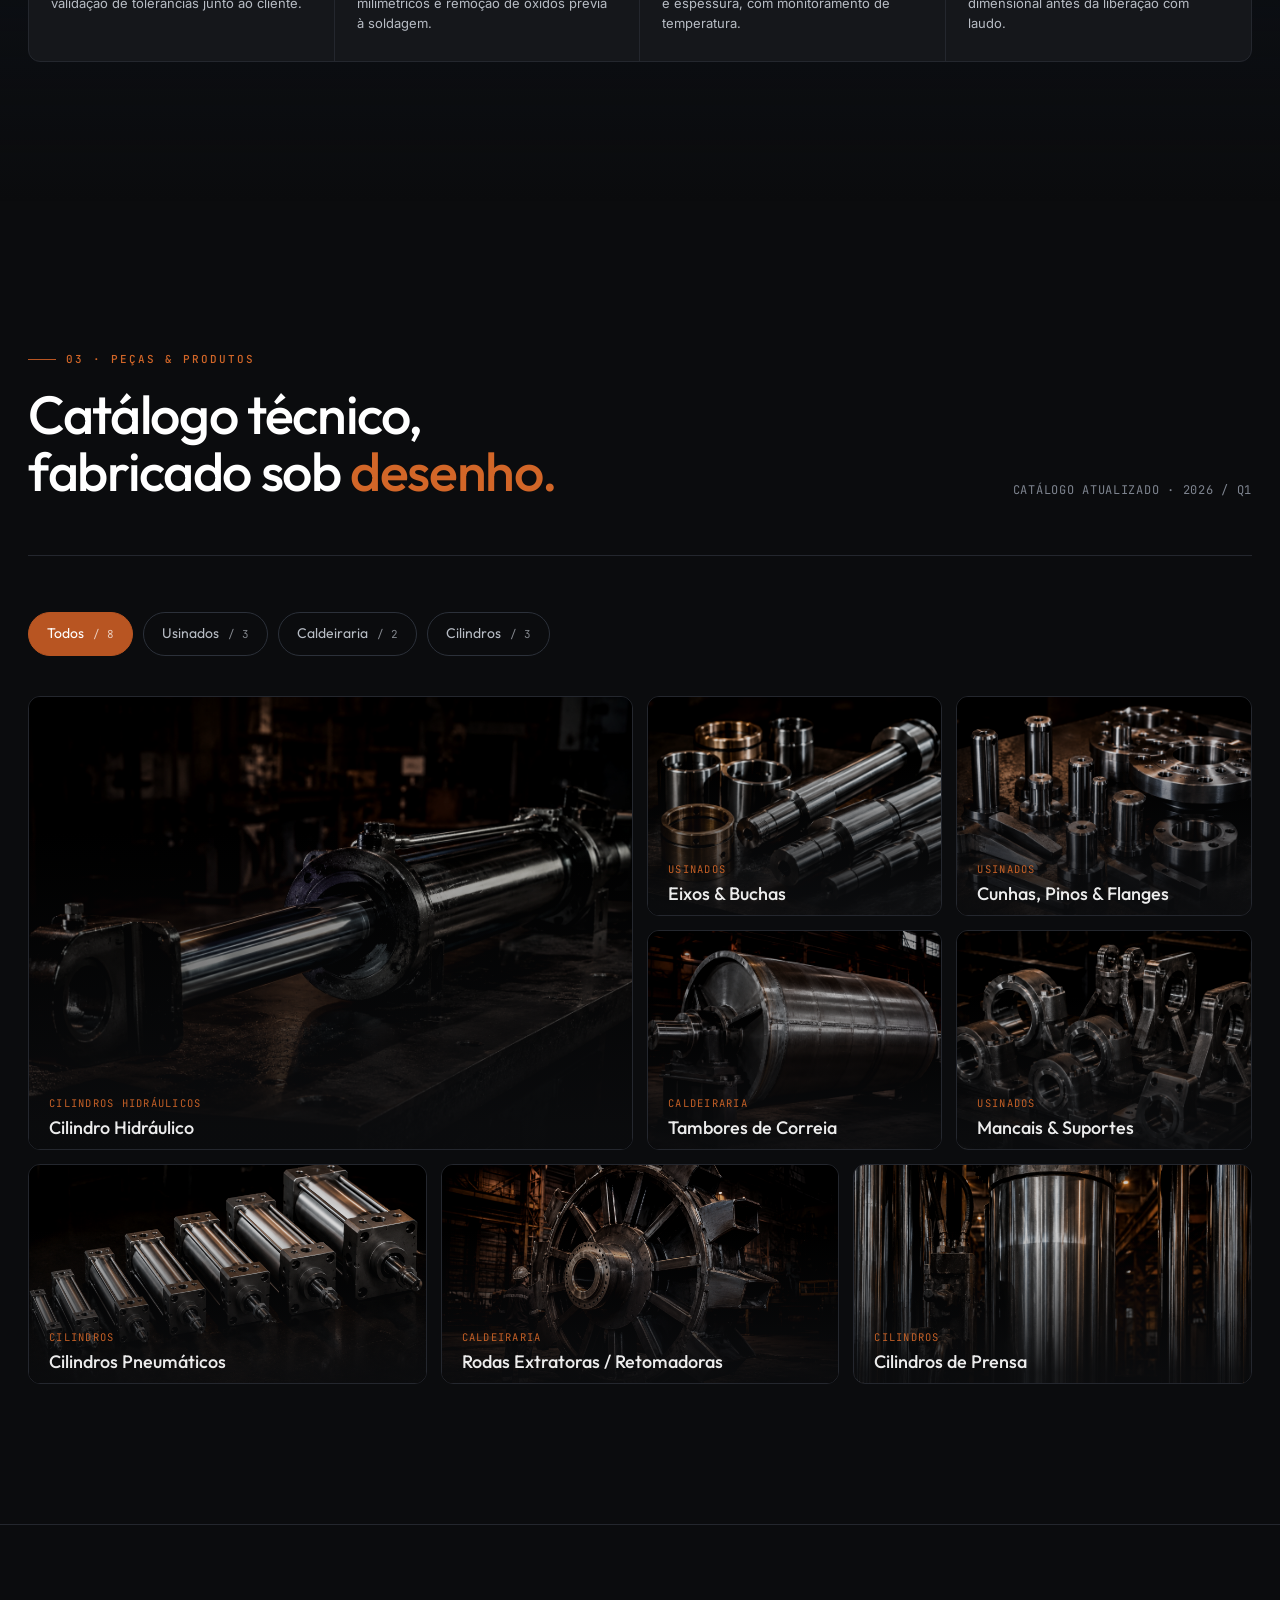
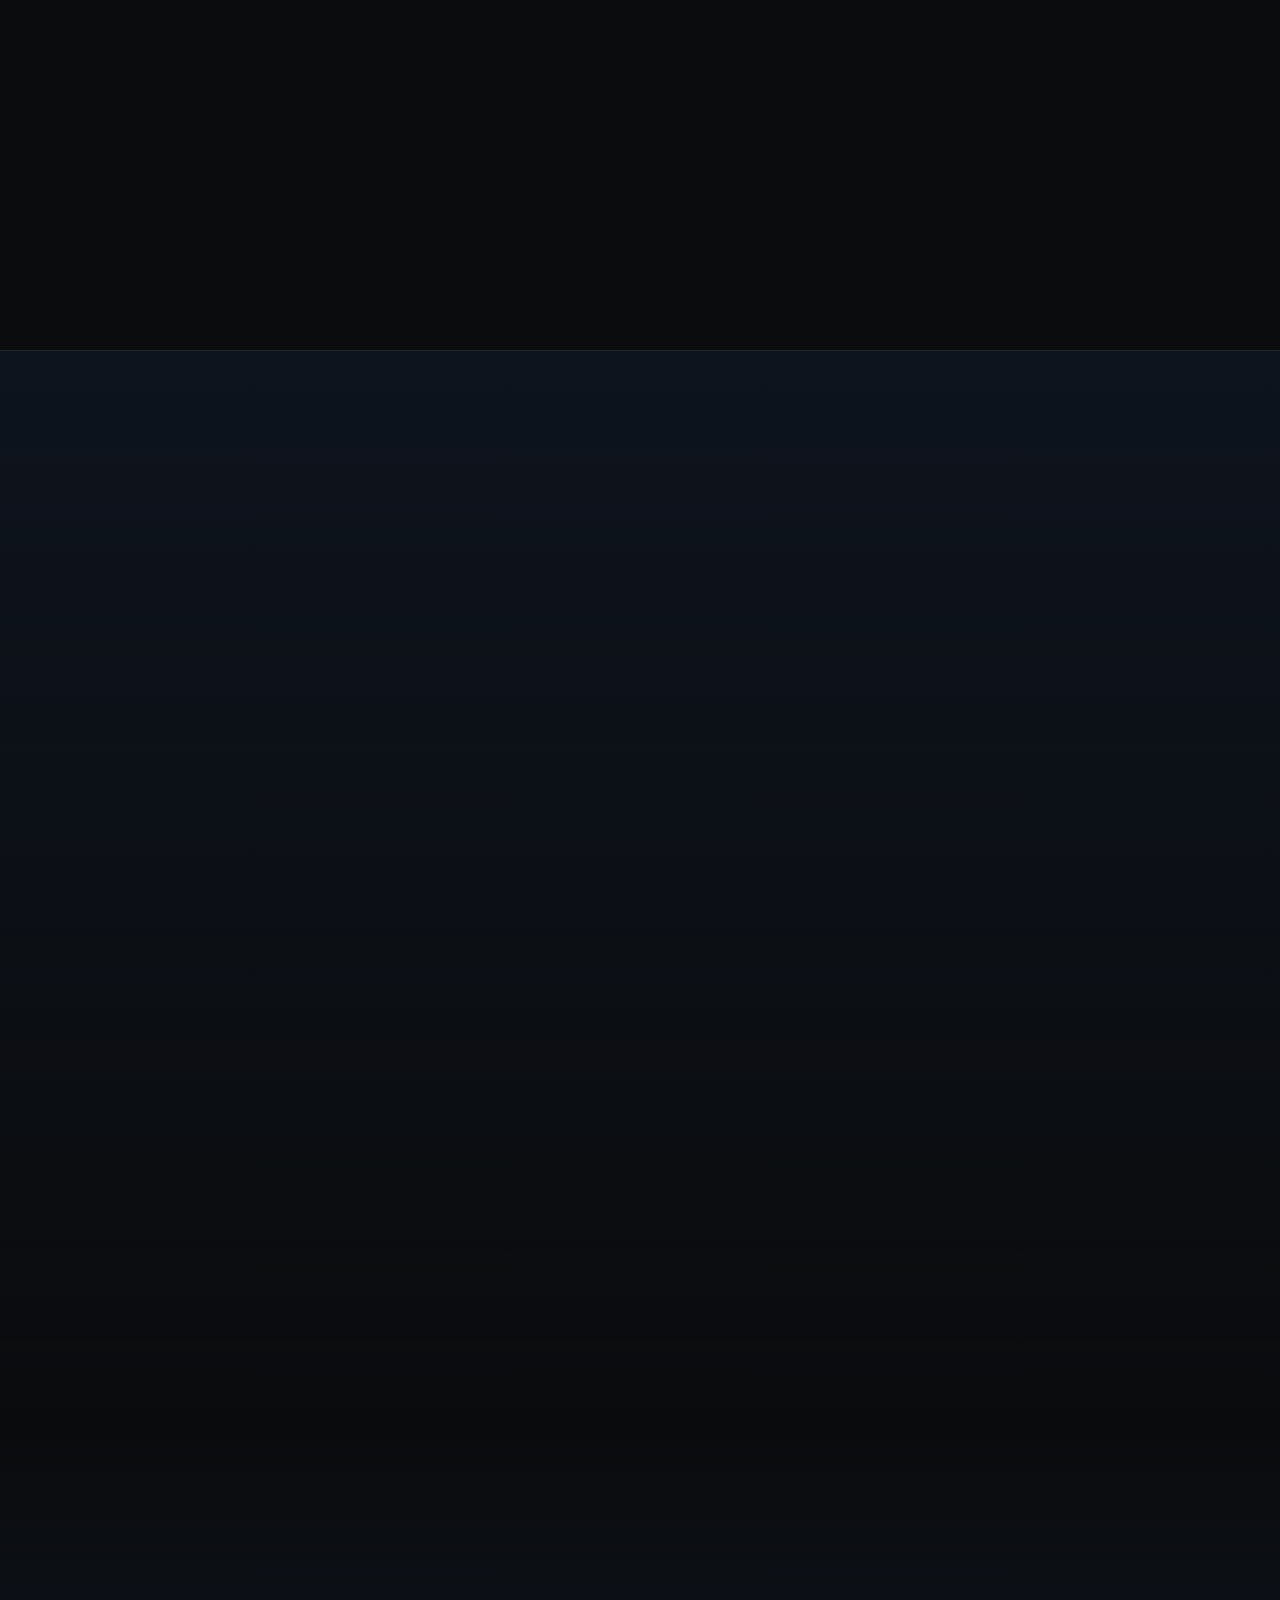
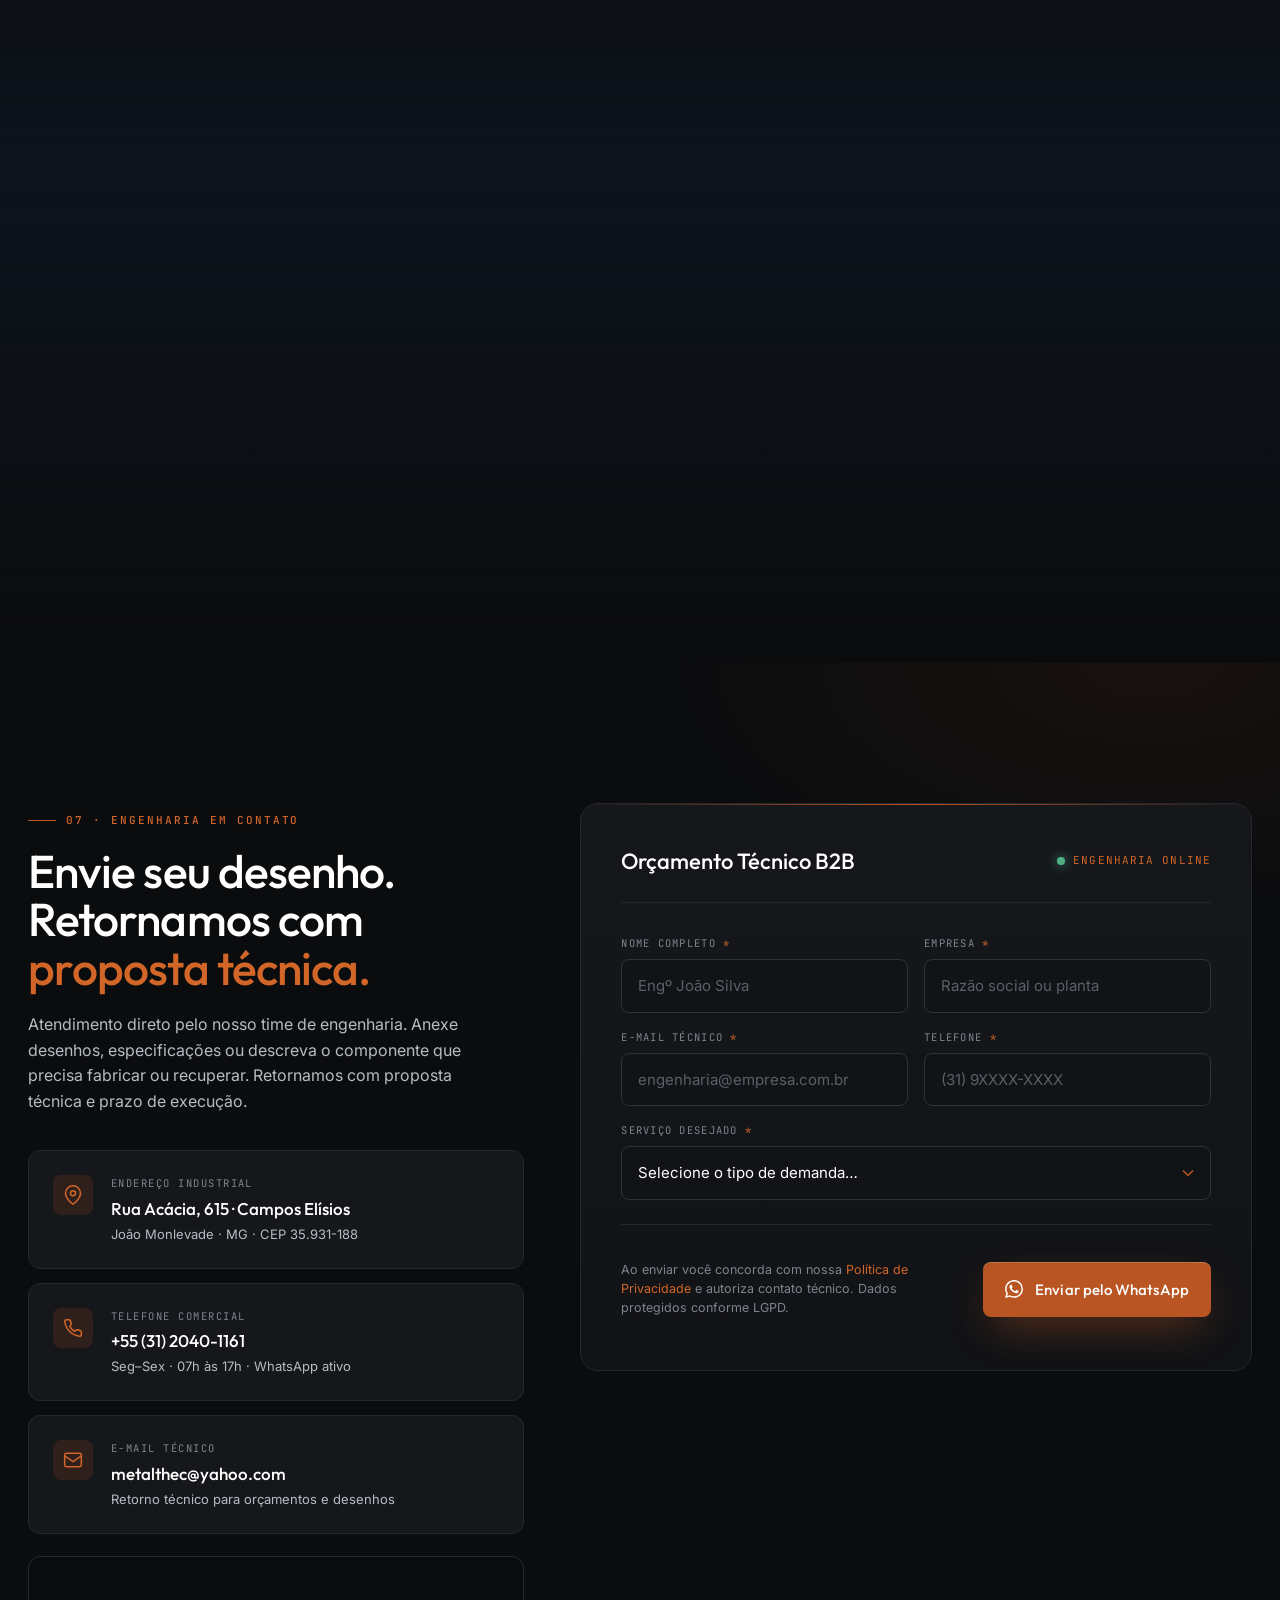
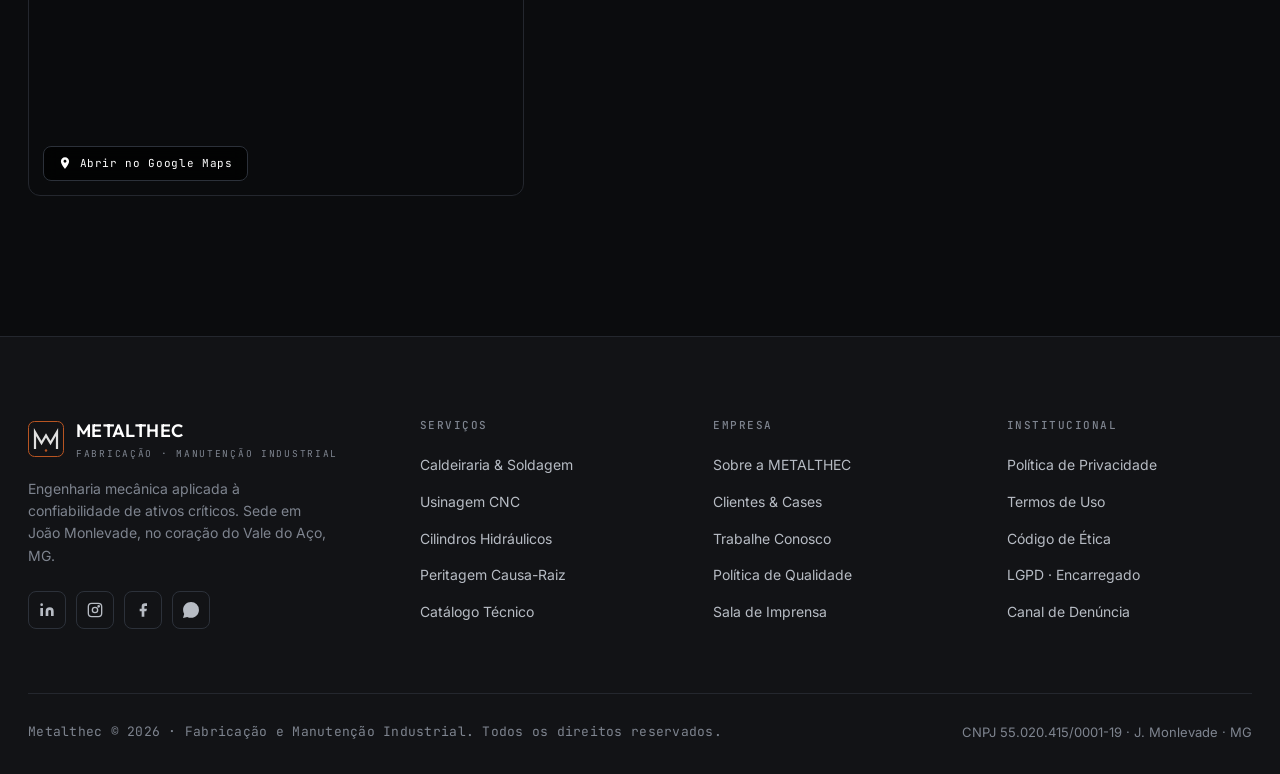
==== commit 347b8f6b: "fix(site): corrige logo esmagado, remove blog e ajusta copy - logo: caixa .brand__mark de 36px esmag" ====
--- a/index.html
+++ b/index.html
@@ -36,7 +36,7 @@
   <div class="container nav__inner">
     <a class="brand" href="#top" aria-label="METALTHEC — Início">
       <span class="brand__mark" aria-hidden="true">
-        <img src="logo.png" alt="METALTHEC" class="brand__logo" width="120" height="36"
+        <img src="logo.png" alt="METALTHEC" class="brand__logo" width="188" height="40"
              onerror="this.style.display='none'; this.nextElementSibling.style.display='flex'" />
         <span class="brand__logo-fallback" style="display:none; align-items:center; gap:0">
           <svg width="36" height="36" viewBox="0 0 36 36" fill="none">
@@ -57,7 +57,6 @@
       <a href="#servicos">Serviços</a>
       <a href="#pecas">Peças</a>
       <a href="#clientes">Clientes</a>
-      <a href="blog.html">Blog</a>
     </nav>
 
     <a class="btn btn--primary btn--sm nav__cta" href="#contato">
@@ -230,7 +229,7 @@
           </button>
           <button class="tab" role="tab" data-tab="hidraulica">
             <span class="num">03</span>
-            <span>Mecânica & Hidráulica</span>
+            <span>Mecânica &amp; Hidráulica</span>
           </button>
         </div>
 
@@ -549,7 +548,7 @@
     <div class="container">
       <div class="clients__head reveal">
         <div class="eyebrow no-rule">04 · Quem confia na METALTHEC</div>
-        <h2>Mantemos em movimento as <span class="copper">cadeias produtivas</span> mais críticas do país.</h2>
+        <h2>Mantemos em movimento as <span class="copper">cadeias produtivas</span> mais críticas do Vale do Aço.</h2>
       </div>
     </div>
 
@@ -583,7 +582,7 @@
       <div class="section-head reveal">
         <div>
           <div class="eyebrow">05 · Nosso Padrão</div>
-          <h2 class="h-section" style="margin-top:18px">Por que as maiores indústrias<br/><span style="color:var(--copper-2)">nos homologam.</span></h2>
+          <h2 class="h-section" style="margin-top:18px">Por que as maiores indústrias<br/><span style="color:var(--copper-2)">confiam na METALTHEC.</span></h2>
         </div>
         <div class="meta">CONFORMIDADE · RASTREABILIDADE · PERITAGEM</div>
       </div>
@@ -879,7 +878,7 @@
         <h5>Empresa</h5>
         <ul>
           <li><a href="#sobre">Sobre a METALTHEC</a></li>
-          <li><a href="#clientes">Clientes & Homologações</a></li>
+          <li><a href="#clientes">Clientes & Cases</a></li>
           <li><a href="#">Trabalhe Conosco</a></li>
           <li><a href="#">Política de Qualidade</a></li>
           <li><a href="#">Sala de Imprensa</a></li>
--- a/styles.css
+++ b/styles.css
@@ -245,7 +245,7 @@
   display: flex; align-items: center; gap: 12px;
 }
 .brand__mark {
-  width: 36px; height: 36px;
+  width: auto; height: 40px; min-width: 36px;
   display: grid; place-items: center;
 }
 .brand__name {
@@ -1463,8 +1463,9 @@
 
 /* ---------- Brand logo img ---------- */
 .brand__logo {
-  height: 36px;
+  height: 40px;
   width: auto;
+  max-width: 200px;
   object-fit: contain;
   filter: brightness(0) invert(1); /* white version for dark bg */
 }
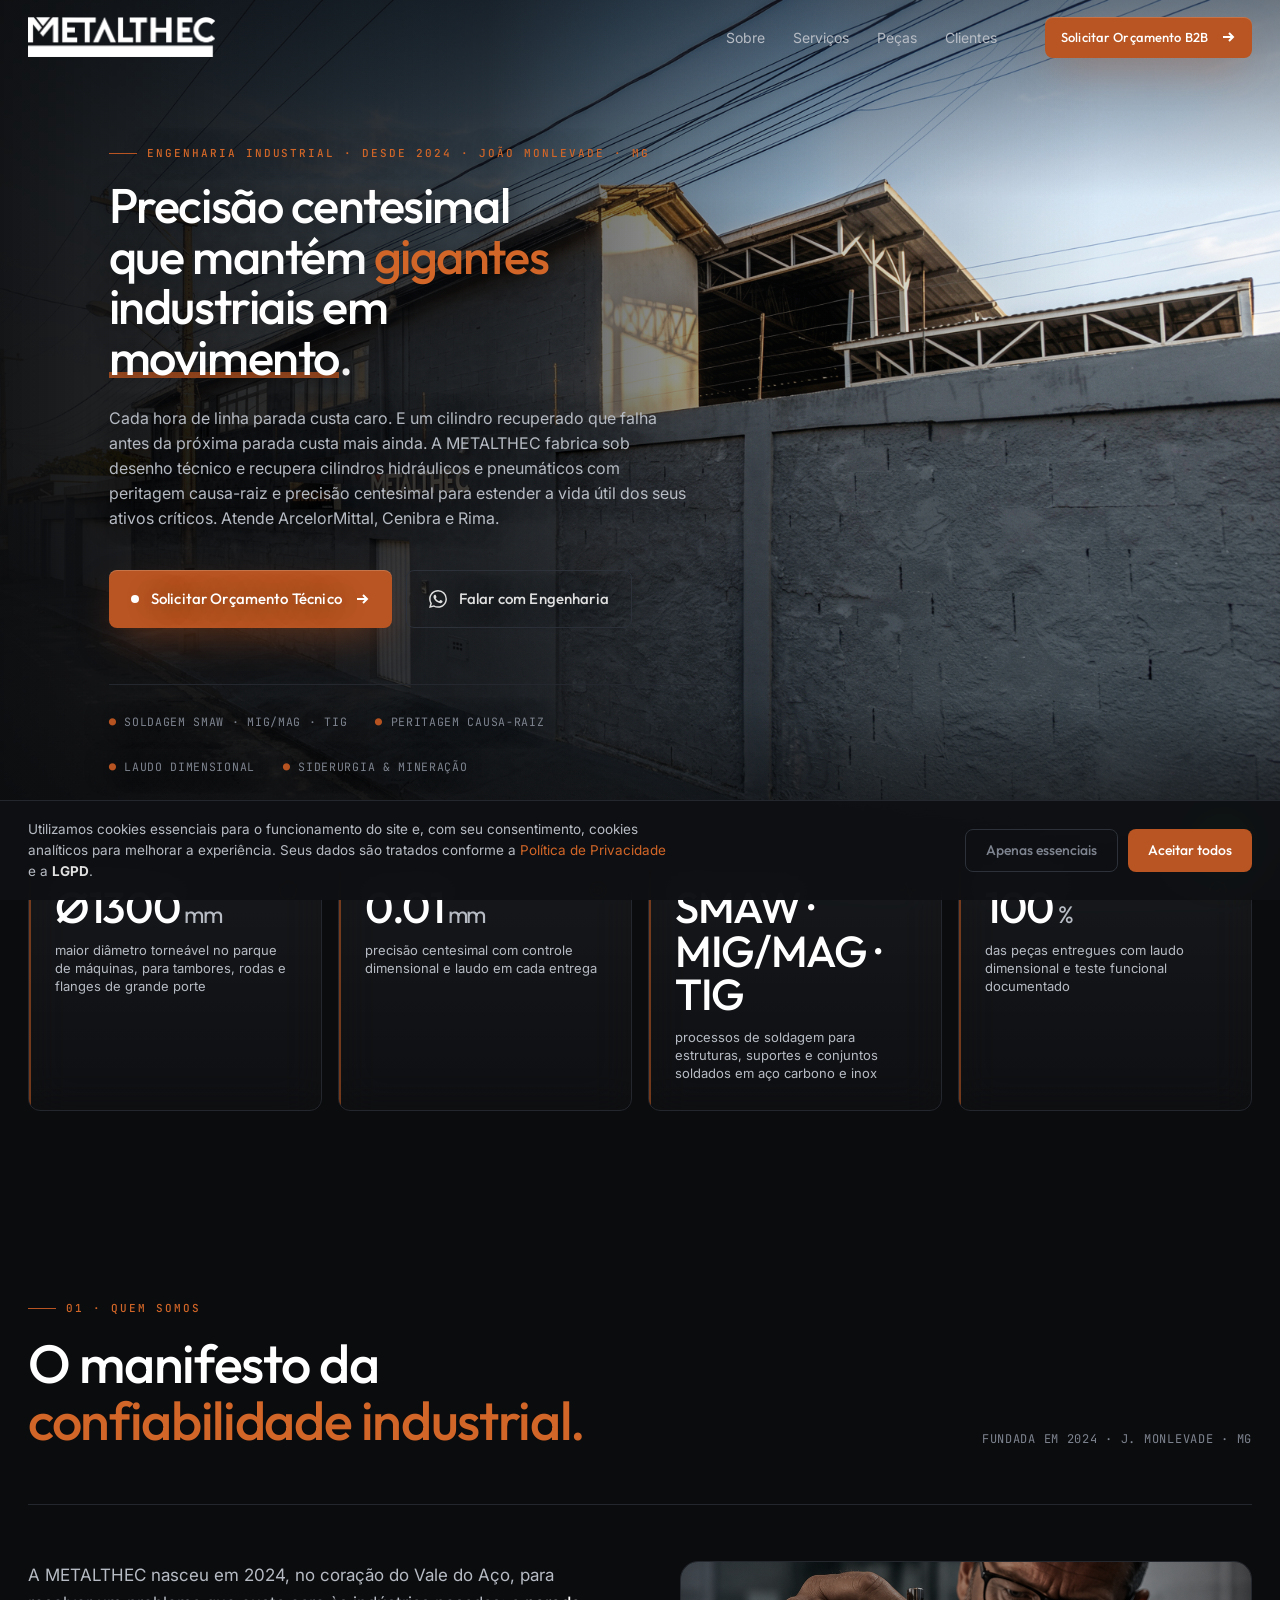
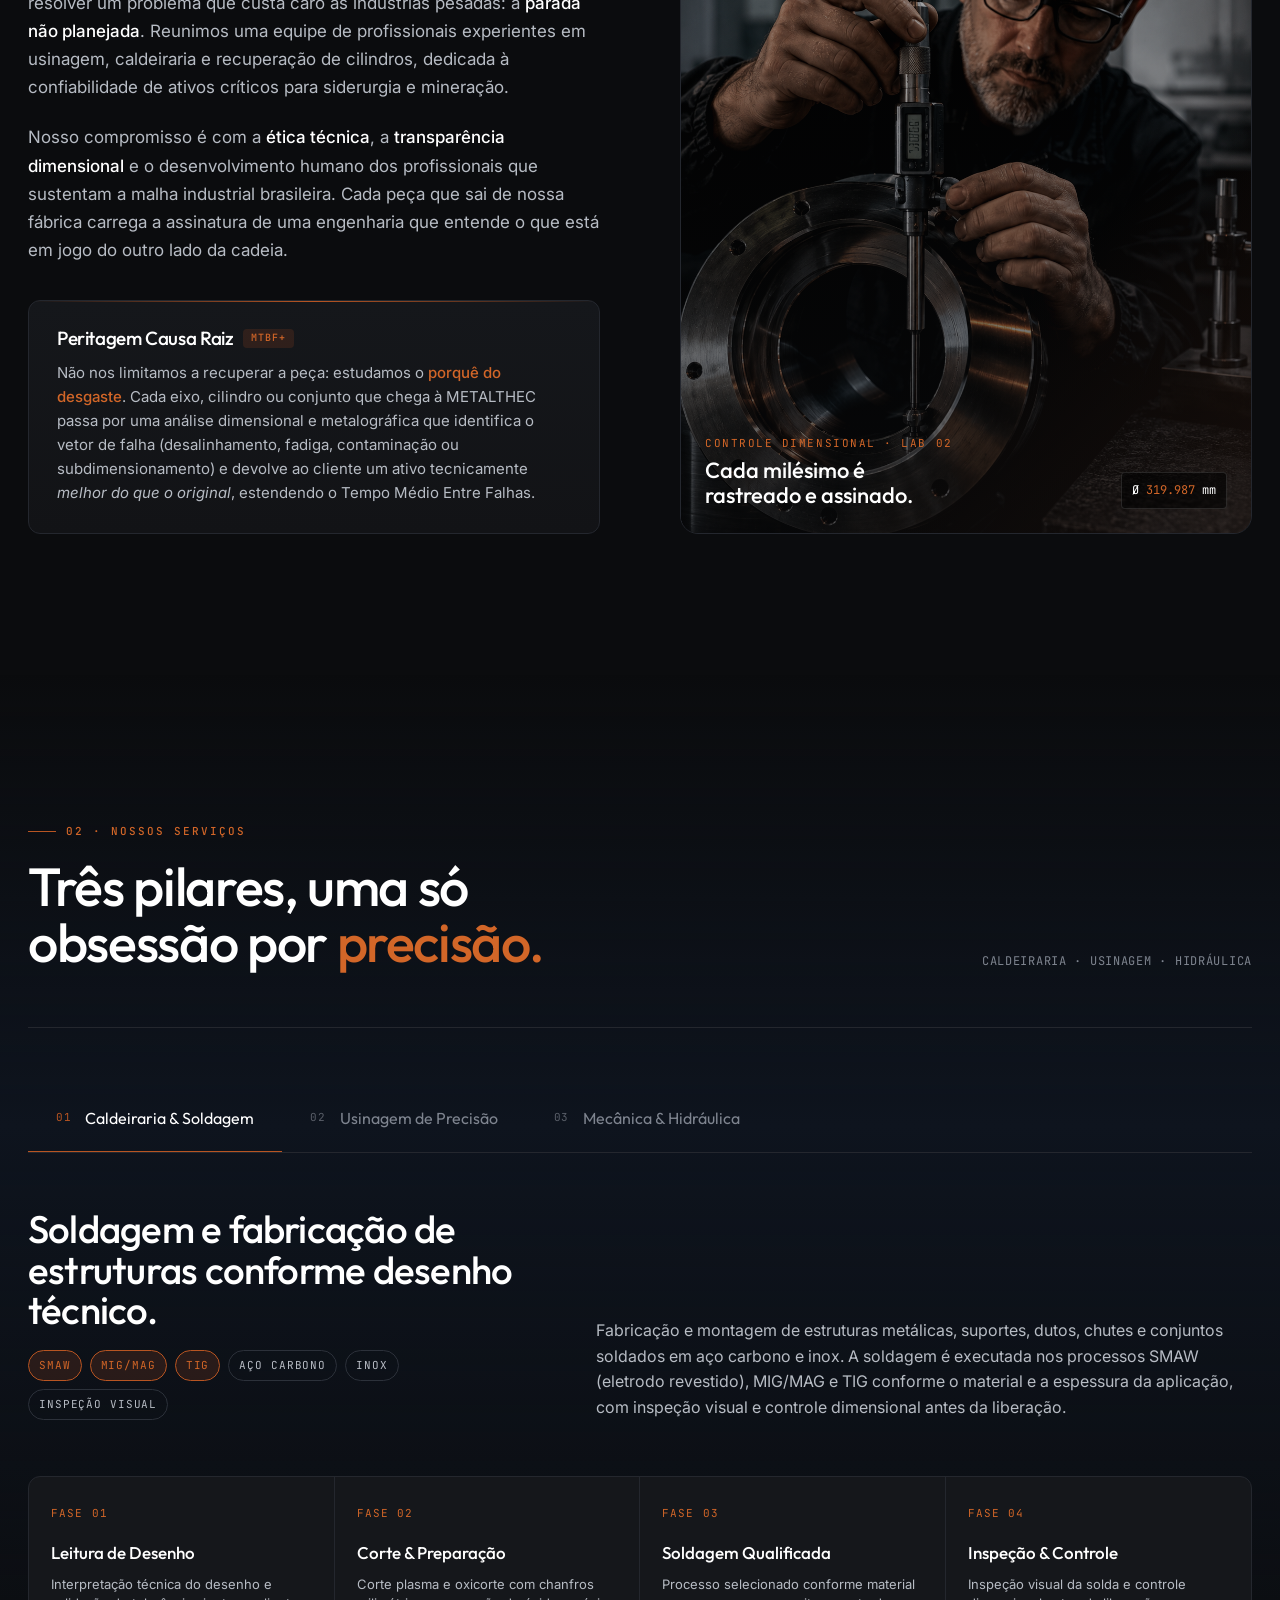
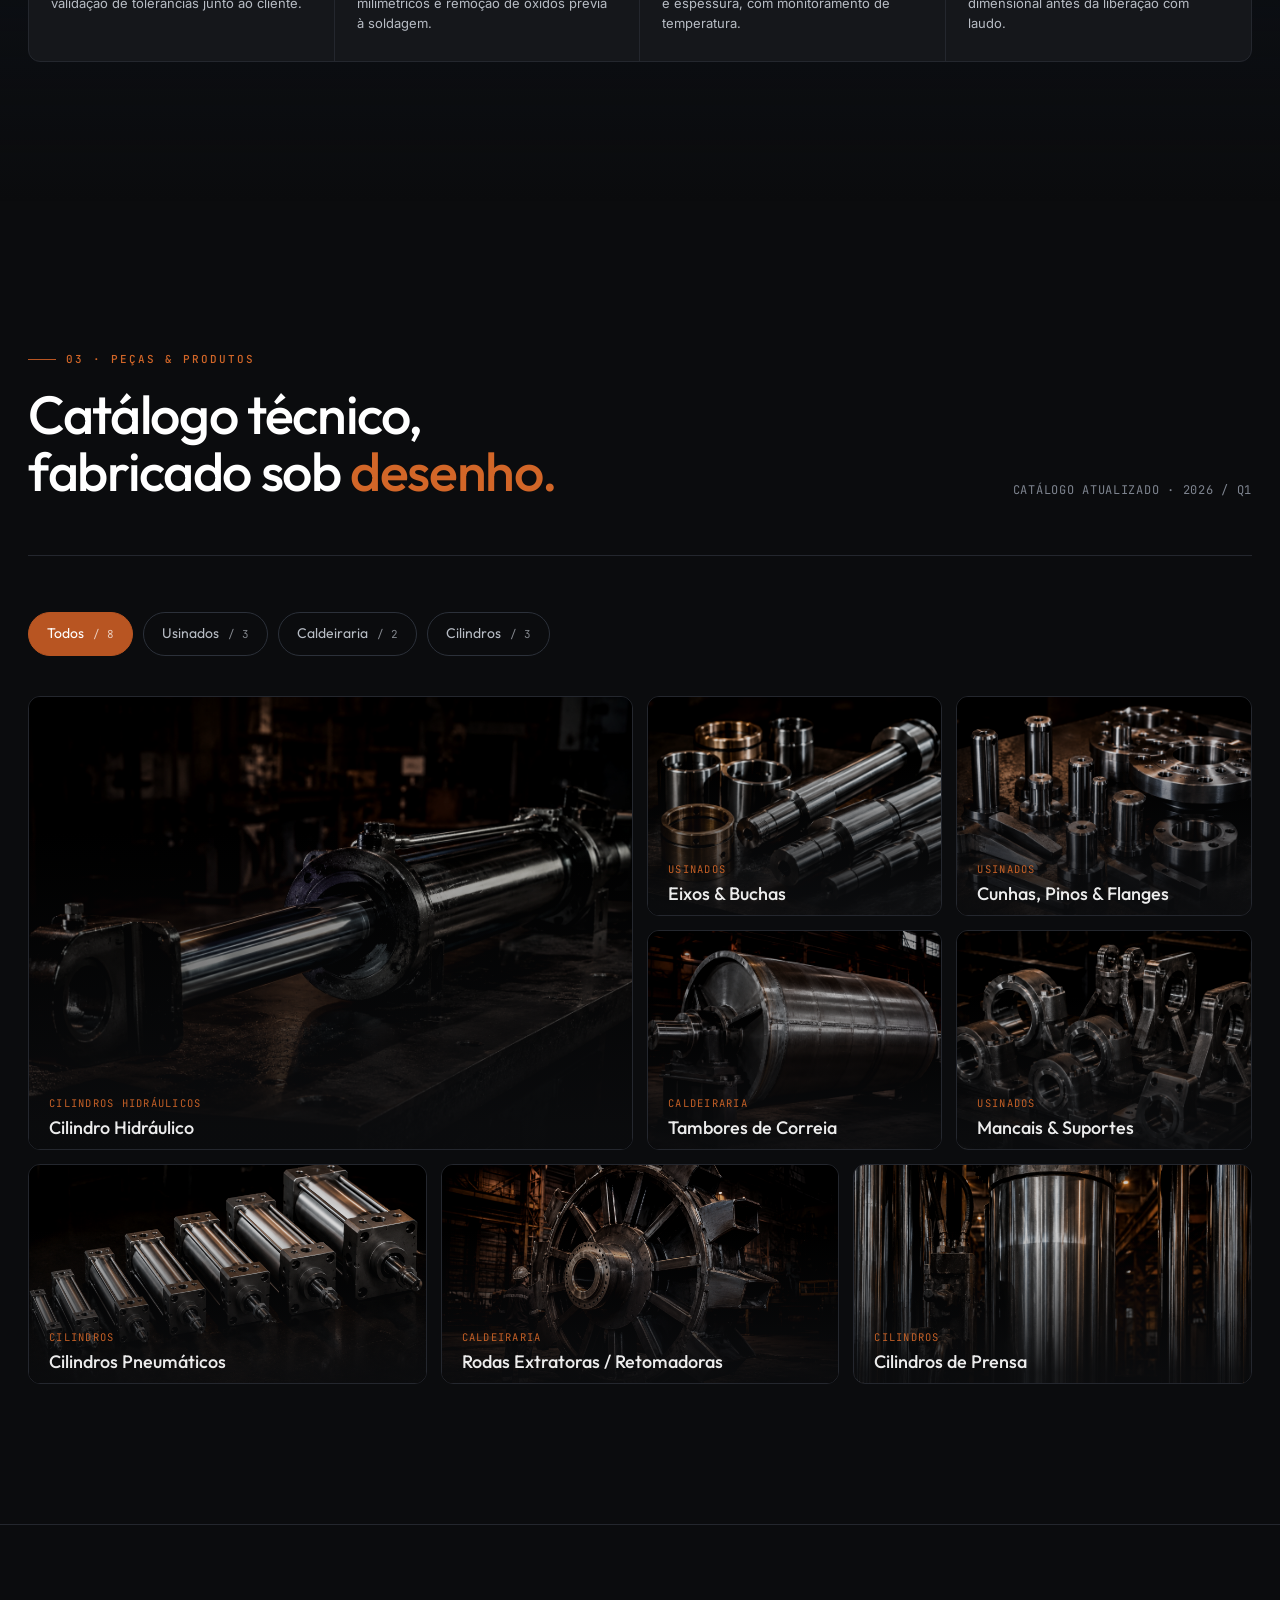
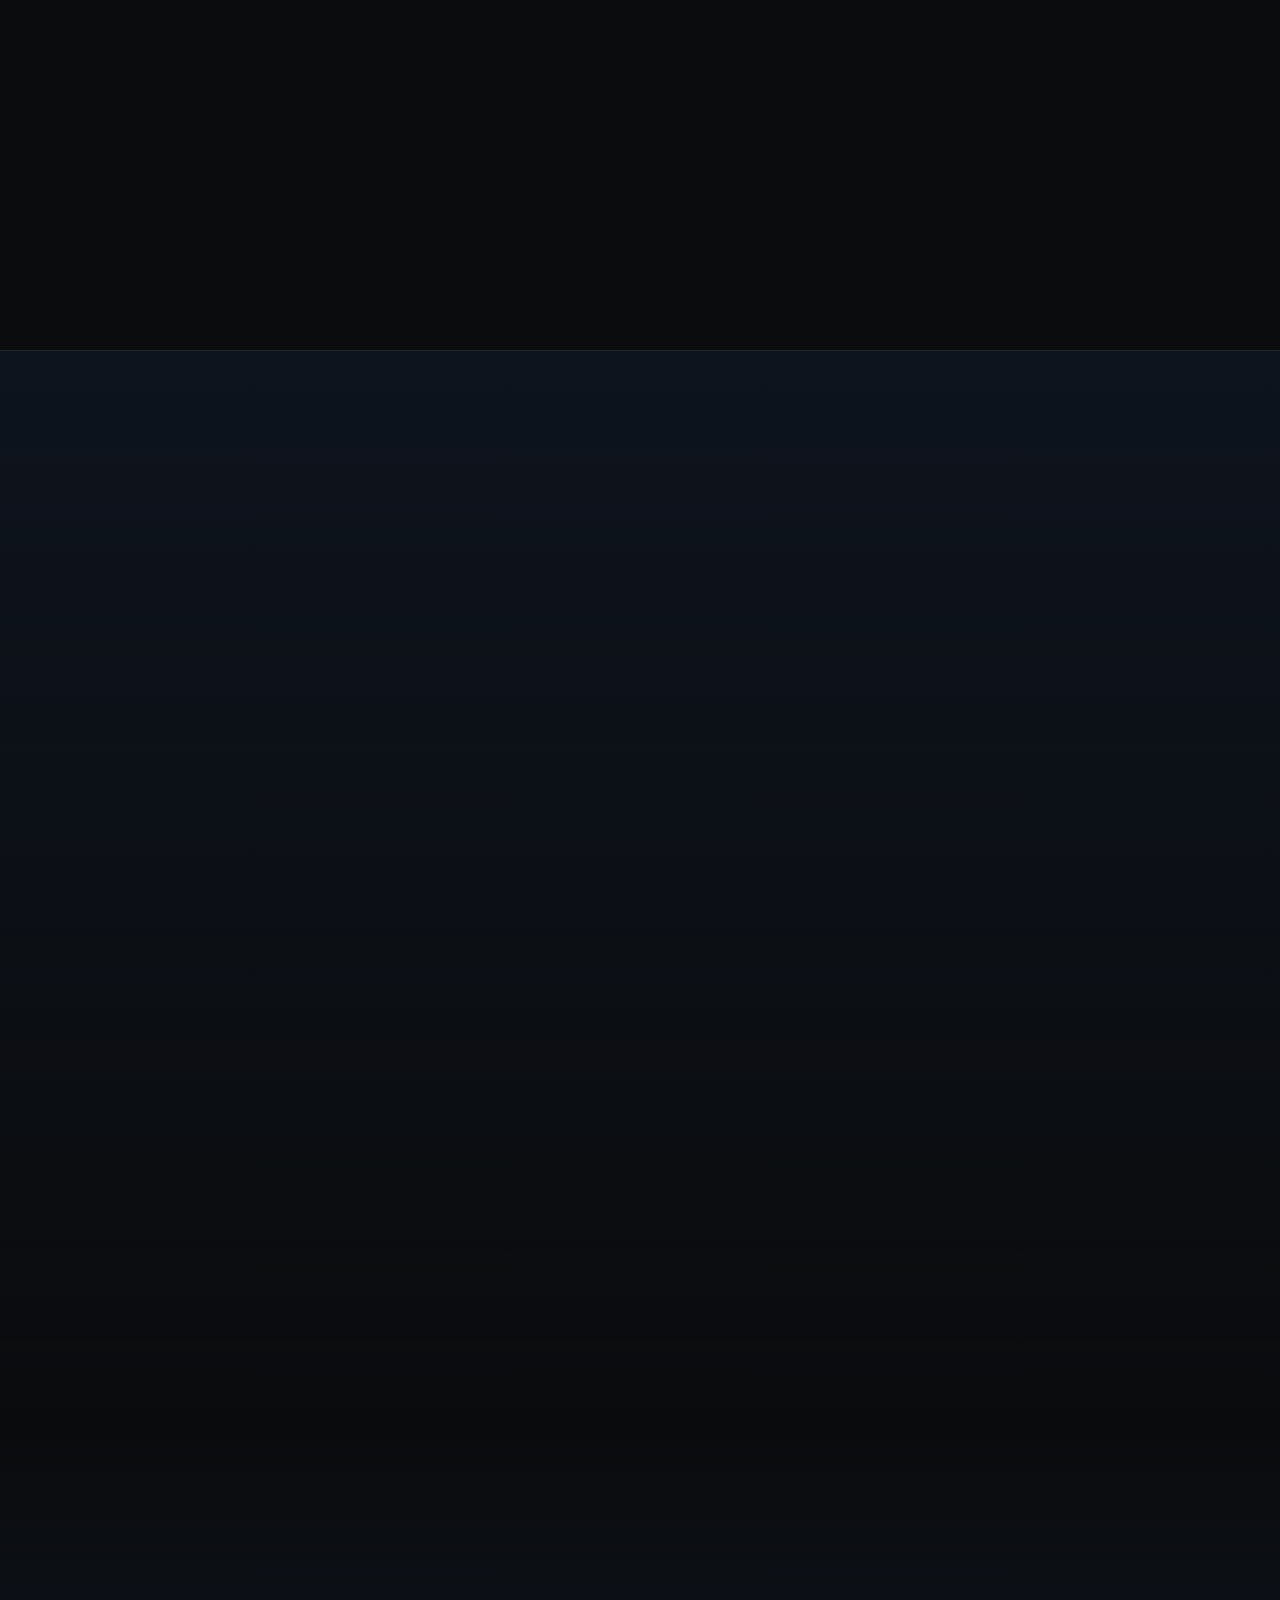
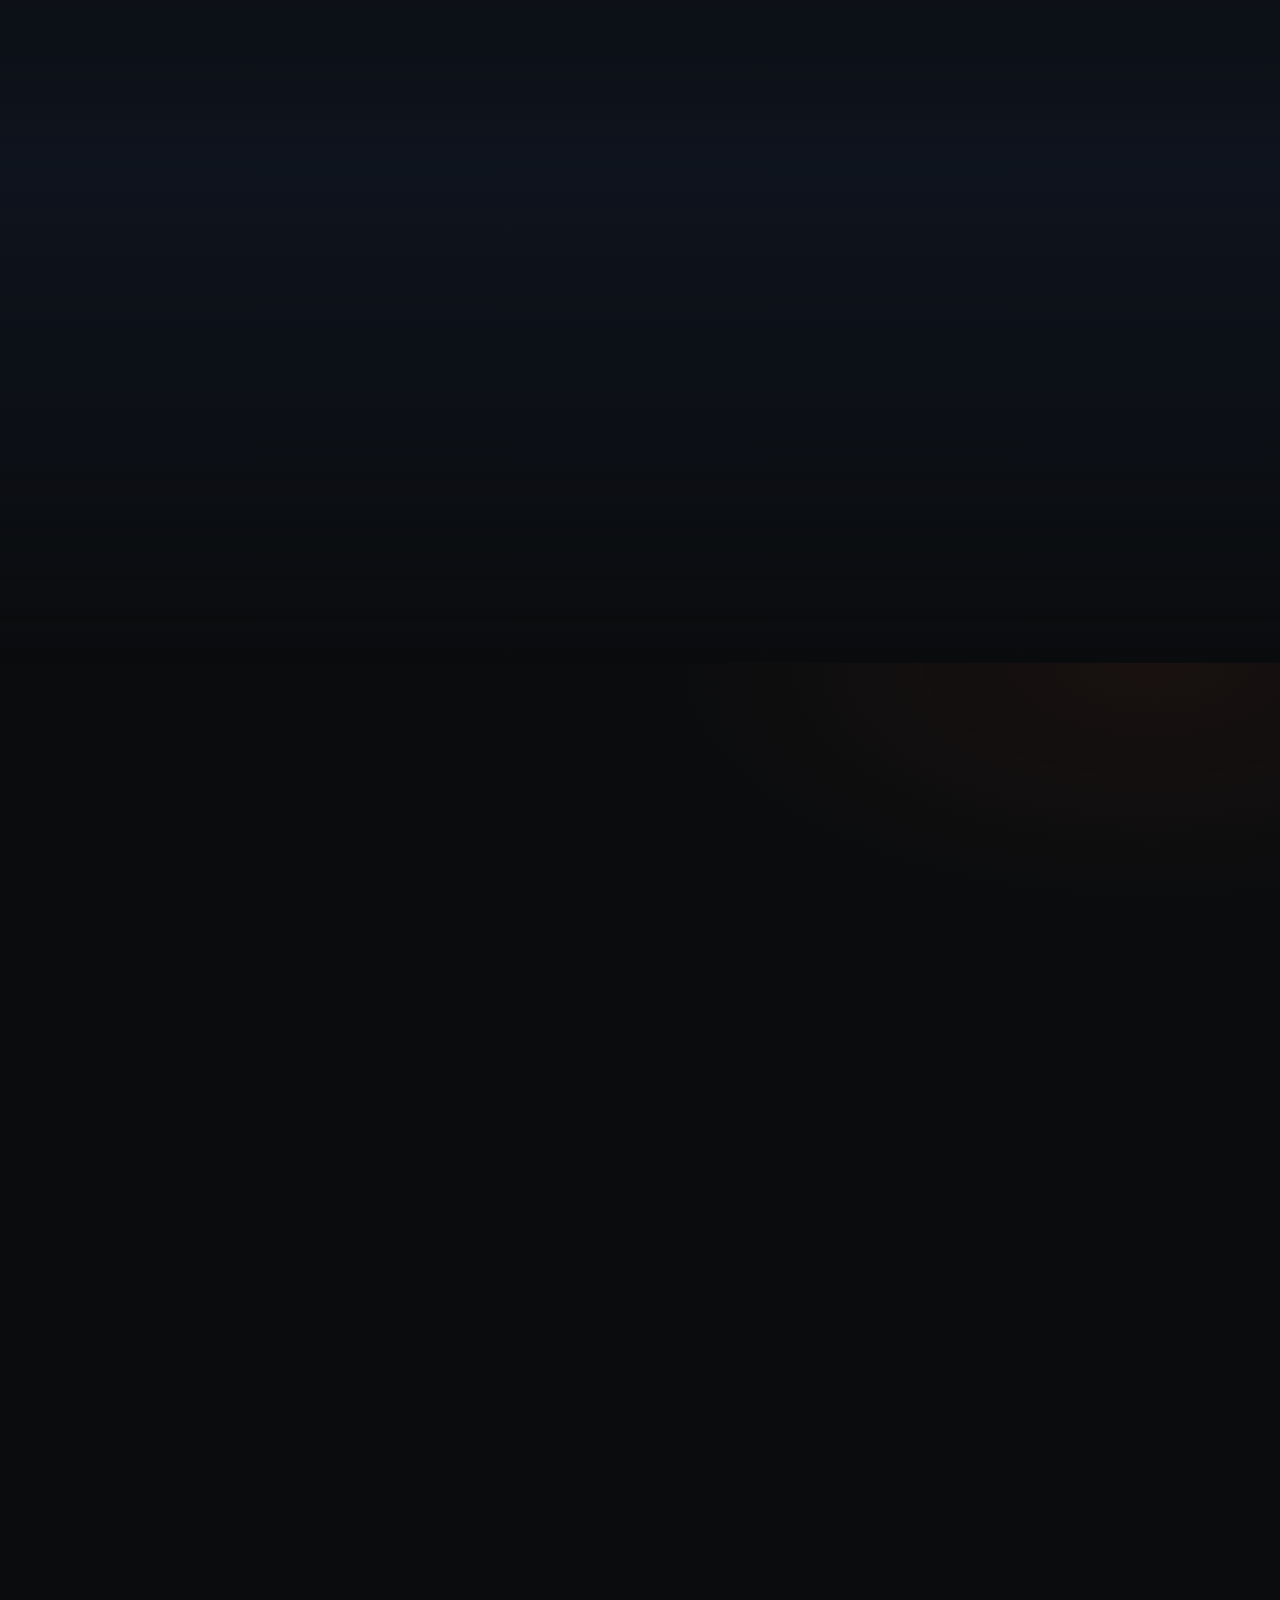
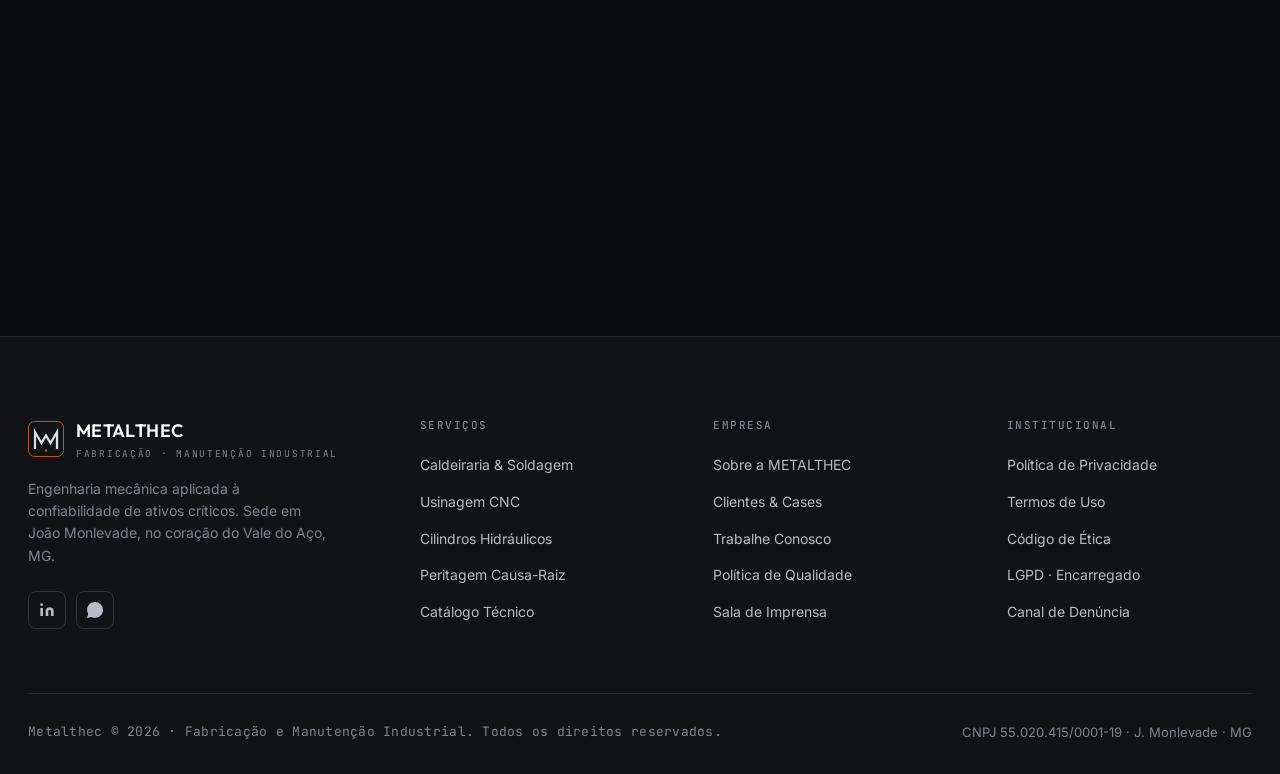
==== commit b199d232: "fix(site): liga LinkedIn real e remove redes inexistentes - LinkedIn -> https://www.linkedin.com/com" ====
--- a/index.html
+++ b/index.html
@@ -848,14 +848,8 @@
         </a>
         <p>Engenharia mecânica aplicada à confiabilidade de ativos críticos. Sede em João Monlevade, no coração do Vale do Aço, MG.</p>
         <div class="footer__social">
-          <a href="#" aria-label="LinkedIn">
+          <a href="https://www.linkedin.com/company/metalthec/" target="_blank" rel="noopener" aria-label="LinkedIn">
             <svg width="16" height="16" viewBox="0 0 24 24" fill="currentColor"><path d="M16 8a6 6 0 016 6v7h-4v-7a2 2 0 00-4 0v7h-4v-7a6 6 0 016-6zM2 9h4v12H2zM4 2a2 2 0 110 4 2 2 0 010-4z"/></svg>
-          </a>
-          <a href="#" aria-label="Instagram">
-            <svg width="16" height="16" viewBox="0 0 24 24" fill="none" stroke="currentColor" stroke-width="2"><rect x="2" y="2" width="20" height="20" rx="5"/><circle cx="12" cy="12" r="4"/><circle cx="17.5" cy="6.5" r="1" fill="currentColor"/></svg>
-          </a>
-          <a href="#" aria-label="Facebook">
-            <svg width="16" height="16" viewBox="0 0 24 24" fill="currentColor"><path d="M18 2h-3a5 5 0 00-5 5v3H7v4h3v8h4v-8h3l1-4h-4V7a1 1 0 011-1h3z"/></svg>
           </a>
           <a href="https://wa.me/553120401161" aria-label="WhatsApp" target="_blank" rel="noopener">
             <svg width="16" height="16" viewBox="0 0 24 24" fill="currentColor"><path d="M.057 24l1.687-6.163a11.867 11.867 0 01-1.587-5.946C.16 5.335 5.495 0 12.05 0a11.817 11.817 0 018.413 3.488 11.824 11.824 0 013.48 8.414c-.003 6.557-5.34 11.892-11.893 11.892a11.9 11.9 0 01-5.688-1.448L.057 24z"/></svg>
